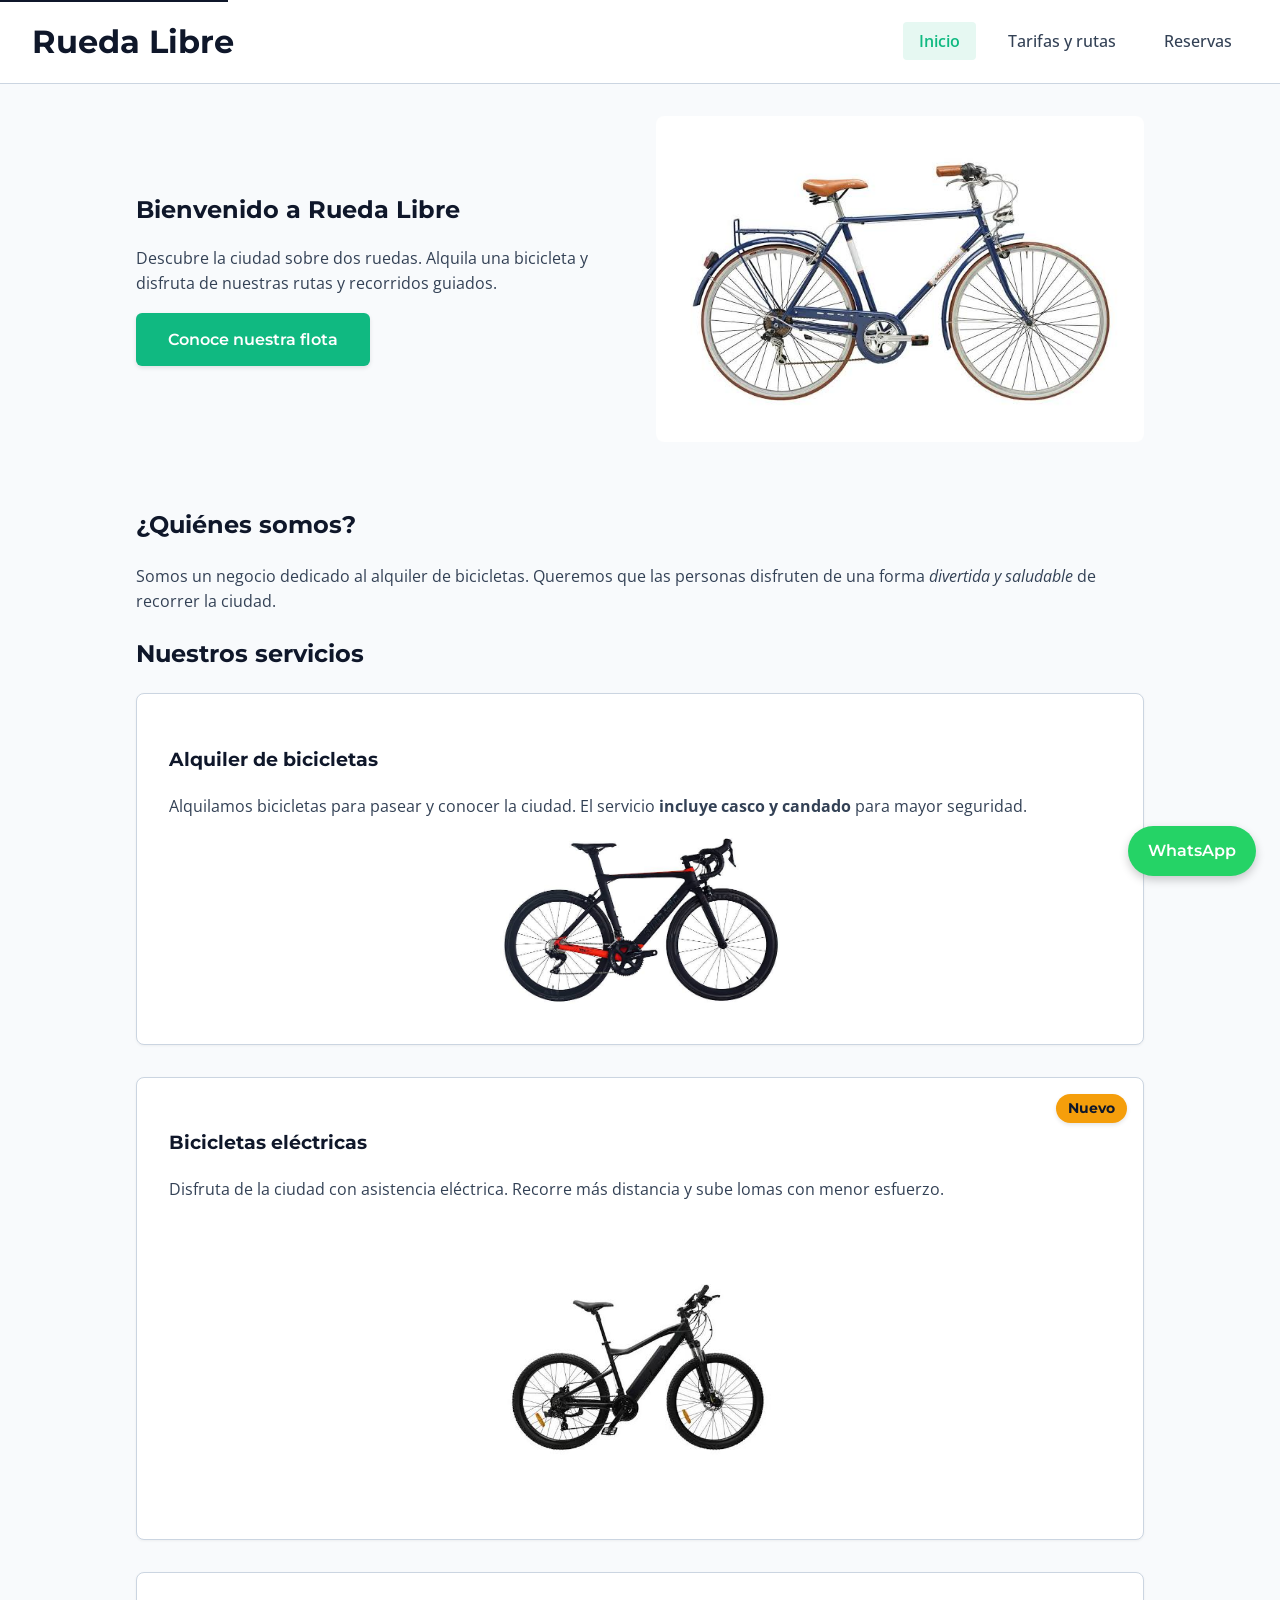
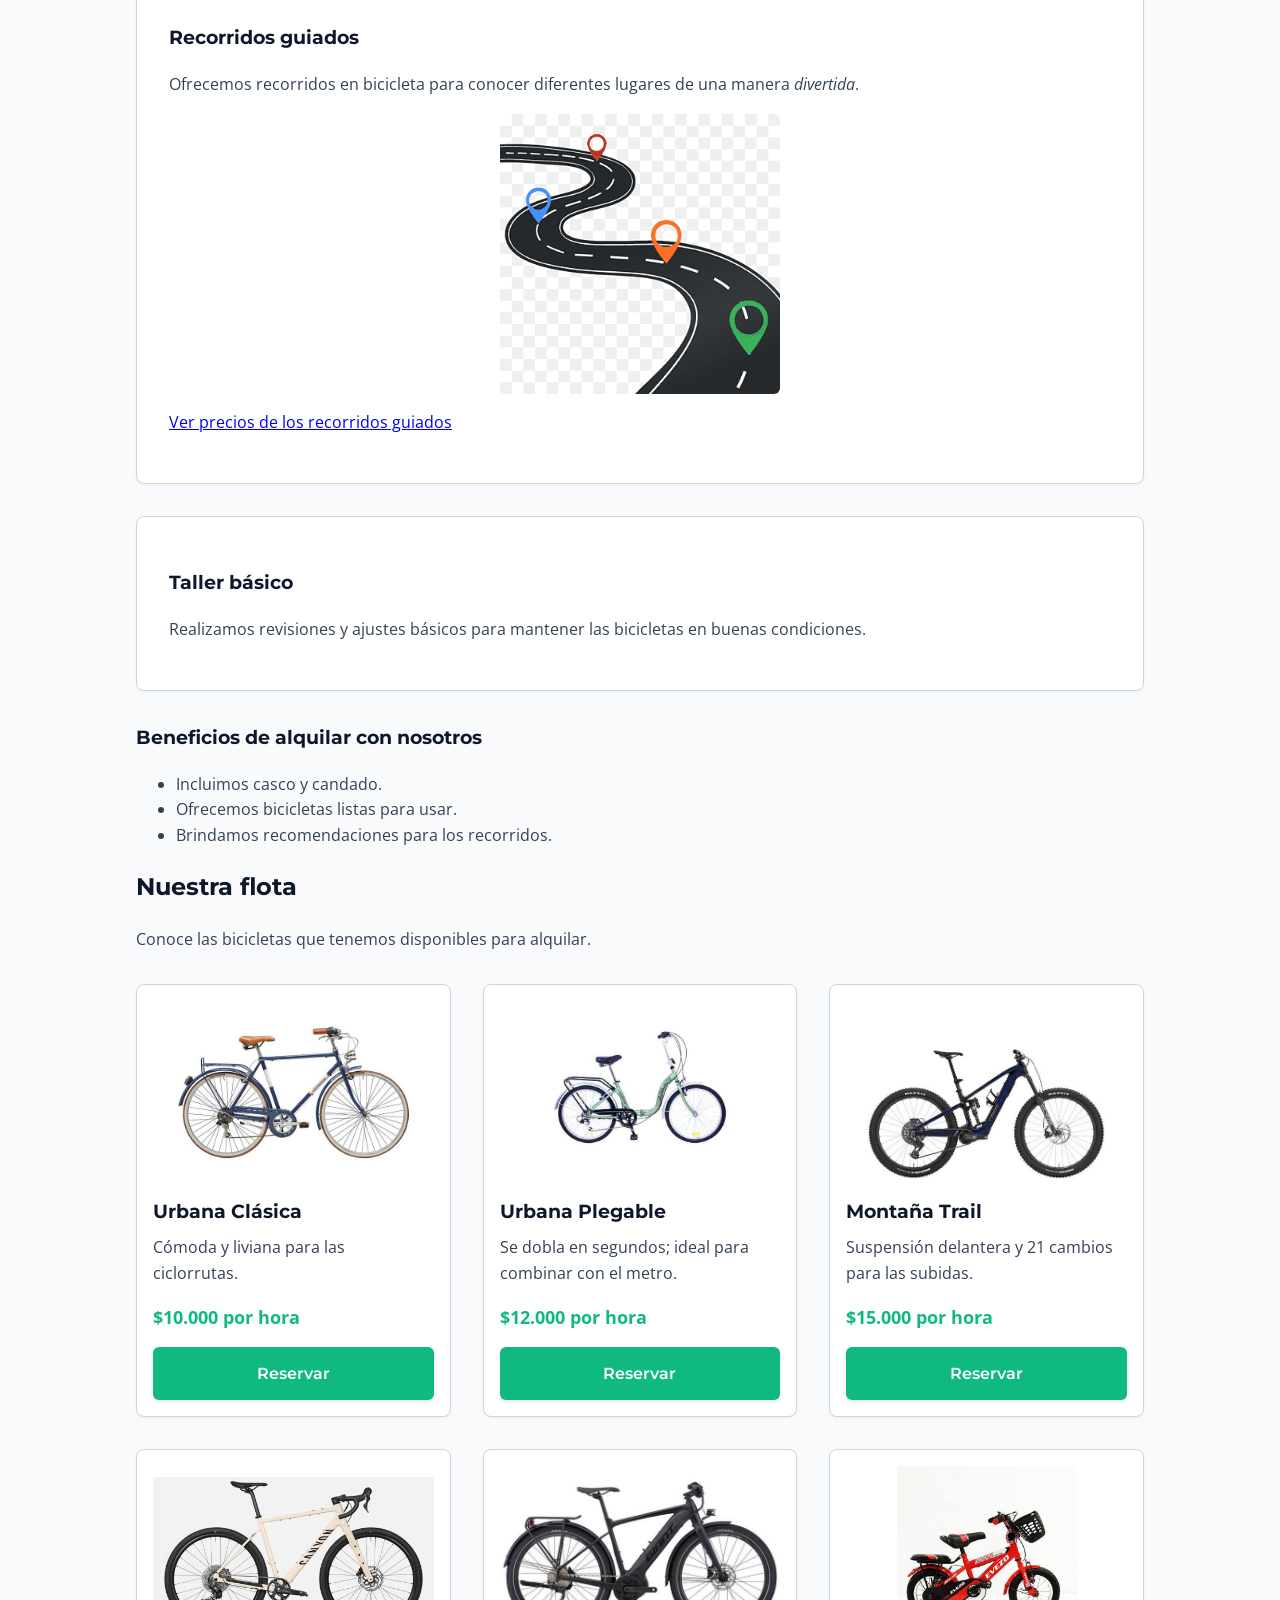
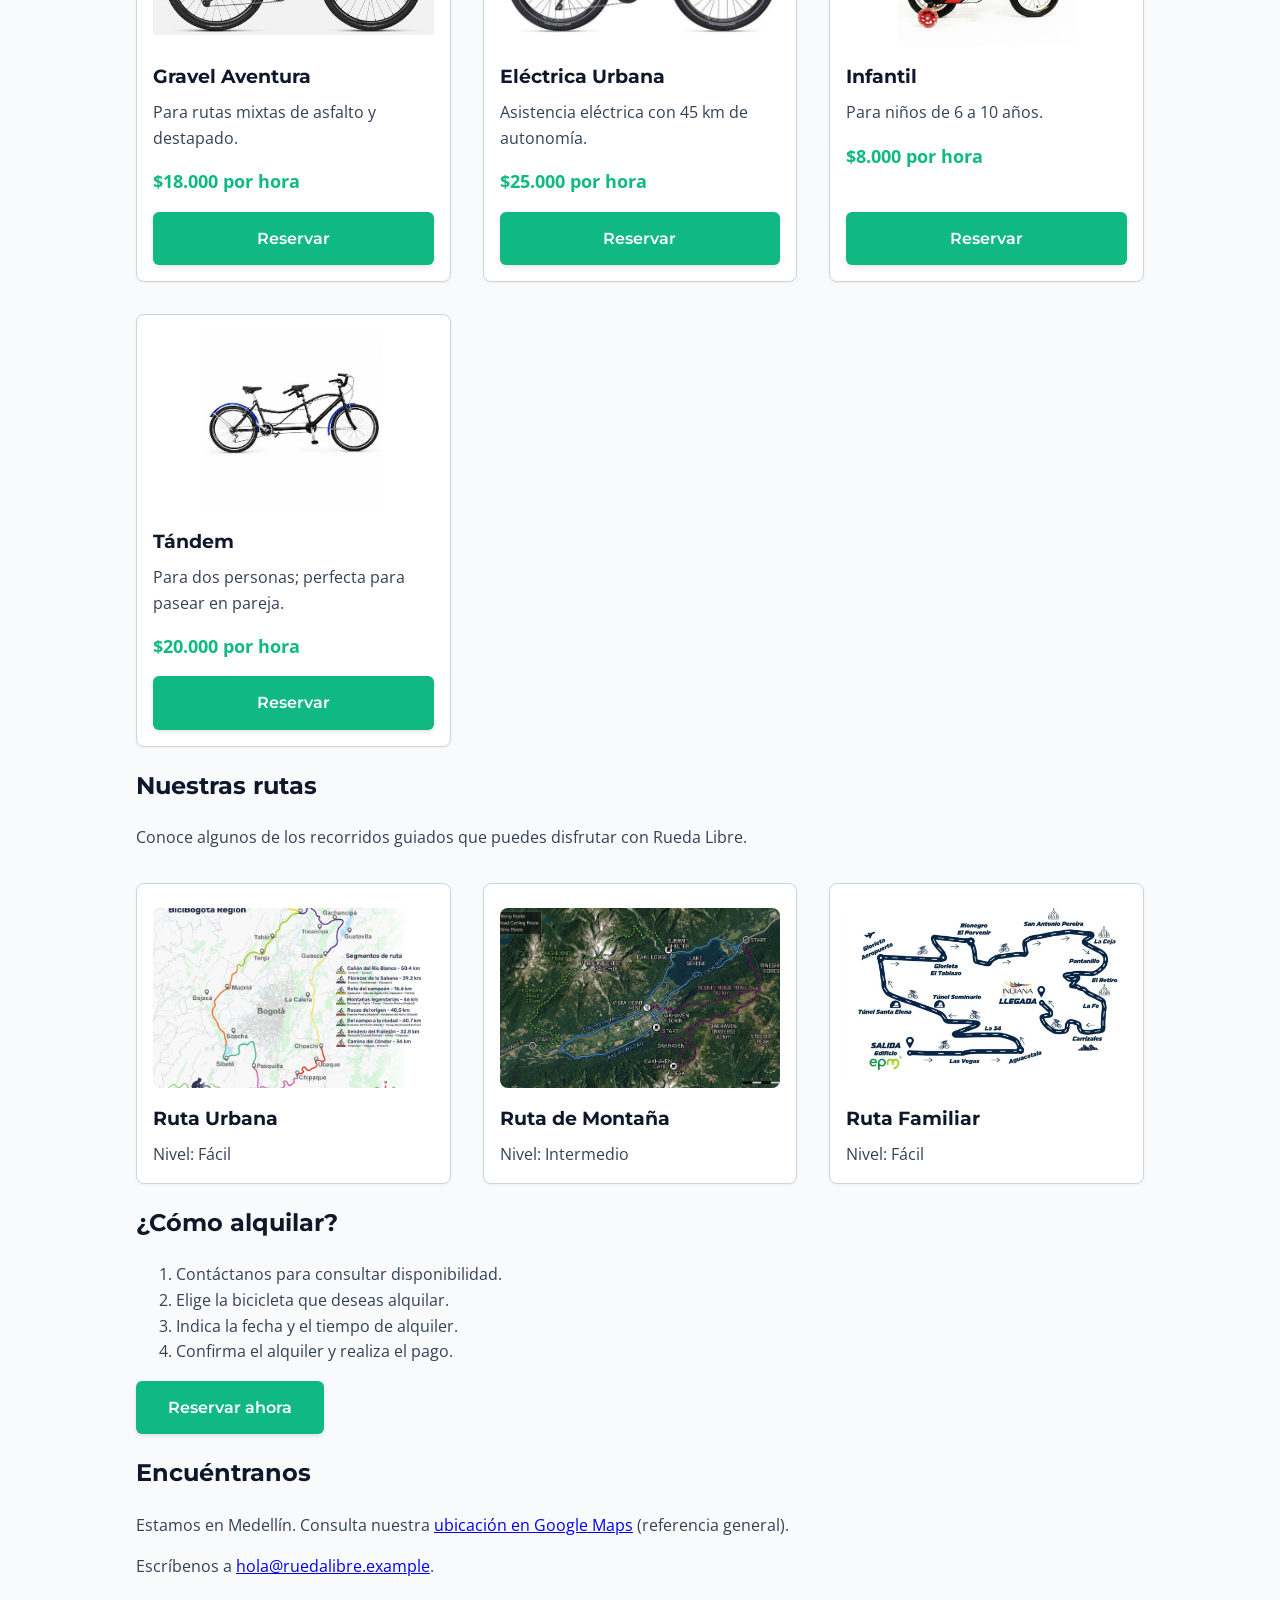
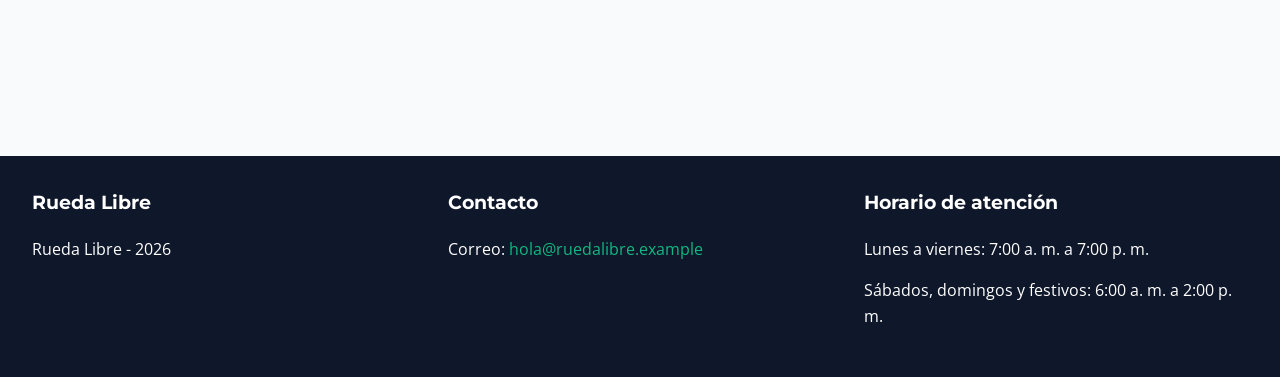
==== index.html @ 7bae3d19 "feat: Agregando rutas al index.html" ====
<!DOCTYPE html>
<html lang="es">
<head>
    <meta charset="UTF-8">
    <meta name="viewport" content="width=device-width, initial-scale=1.0">
    <title>Rueda Libre</title>
    <link rel="preconnect" href="https://fonts.googleapis.com">
    <link rel="preconnect" href="https://fonts.gstatic.com" crossorigin>
    <link href="https://fonts.googleapis.com/css2?family=Montserrat:ital,wght@0,100..900;1,100..900&display=swap" rel="stylesheet">
    <link rel="preconnect" href="https://fonts.googleapis.com">
    <link rel="preconnect" href="https://fonts.gstatic.com" crossorigin>
    <link href="https://fonts.googleapis.com/css2?family=Montserrat:ital,wght@0,100..900;1,100..900&family=Open+Sans:ital,wght@0,300..800;1,300..800&display=swap" rel="stylesheet">
    <link rel="stylesheet" href="css/styles.css">
</head>
<body>

    <a href="#contenido-principal">Saltar al contenido principal</a>

    <header>
        <h1>Rueda Libre</h1>

        <nav aria-label="Navegación principal">
            <ul id="menu">
                <li><a href="index.html" class="activo">Inicio</a></li>
                <li><a href="paginas/tarifas.html">Tarifas y rutas</a></li>
                <li><a href="paginas/reservas.html">Reservas</a></li>
            </ul>
        </nav>
    </header>

    <main id="contenido-principal">

        <!-- PORTADA PRINCIPAL -->
        <section class="portada">

            <div class="portada-texto">
                <h2>Bienvenido a Rueda Libre</h2>

                <p>
                    Descubre la ciudad sobre dos ruedas.
                    Alquila una bicicleta y disfruta de nuestras
                    rutas y recorridos guiados.
                </p>

                <a href="#flota" class="btn-cta">
                    Conoce nuestra flota
                </a>
            </div>

            <div class="portada-imagen">
                <img src="img/urbana_clasica.jpeg"
                    alt="Bicicleta disponible en Rueda Libre">
            </div>

        </section>

        <section>

            <h2>¿Quiénes somos?</h2>
            <p>Somos un negocio dedicado al alquiler de bicicletas. Queremos que las personas disfruten de una forma <em>divertida y saludable</em> de recorrer la ciudad.</p>

        </section>

        <section>

            <section>

            <h2>Nuestros servicios</h2>

            <article>

                <h3>Alquiler de bicicletas</h3>
                <p>Alquilamos bicicletas para pasear y conocer la ciudad. El servicio <strong>incluye casco y candado</strong> para mayor seguridad.</p>
                <img src="img/bicicleta.jpeg" alt="Bicicleta disponible para alquilar" width="250">

            </article>

            <article class="tarjeta-con-etiqueta">
                <span class="etiqueta-nuevo">Nuevo</span>
                <h3>Bicicletas eléctricas</h3>
                <p>Disfruta de la ciudad con asistencia eléctrica. Recorre más distancia y sube lomas con menor esfuerzo.</p>
                <img src="img/bici_electrica.jpeg" alt="Bicicleta eléctrica disponible para alquilar" width="300">
            </article>

            <article>

                <h3>Recorridos guiados</h3>
                <p>Ofrecemos recorridos en bicicleta para conocer diferentes lugares de una manera <em>divertida</em>.</p>
                <img src="img/ruta.png" alt="Ruta para bicicletas" width="250">
                <p><a href="paginas/tarifas.html#recorridos">Ver precios de los recorridos guiados</a></p>

            </article>

            <article>

                <h3>Taller básico</h3>
                <p>Realizamos revisiones y ajustes básicos para mantener las bicicletas en buenas condiciones.</p>

            </article>

            <section>

                <h3>Beneficios de alquilar con nosotros</h3>
                <ul>
                    <li>Incluimos casco y candado.</li>
                    <li>Ofrecemos bicicletas listas para usar.</li>
                    <li>Brindamos recomendaciones para los recorridos.</li>
                </ul>

            </section>

        </section>

        <section>

                    <!-- SECCIÓN NUESTRA FLOTA -->
        <section id="flota">
            <h2>Nuestra flota</h2>
            <p>Conoce las bicicletas que tenemos disponibles para alquilar.</p>

            <div class="grid-flota">

                <article class="tarjeta-bicicleta">
                    <img src="img/urbana_clasica.jpeg" alt="Bicicleta Urbana Clásica">
                    <h3>Urbana Clásica</h3>
                    <p>Cómoda y liviana para las ciclorrutas.</p>
                    <p class="precio">$10.000 por hora</p>
                    <a href="paginas/reservas.html" class="btn-cta">Reservar</a>
                </article>

                <article class="tarjeta-bicicleta">
                    <img src="img/urbana_plegable.jpeg" alt="Bicicleta Urbana Plegable">
                    <h3>Urbana Plegable</h3>
                    <p>Se dobla en segundos; ideal para combinar con el metro.</p>
                    <p class="precio">$12.000 por hora</p>
                    <a href="paginas/reservas.html" class="btn-cta">Reservar</a>
                </article>

                <article class="tarjeta-bicicleta">
                    <img src="img/montana_trail.jpeg" alt="Bicicleta Montaña Trail">
                    <h3>Montaña Trail</h3>
                    <p>Suspensión delantera y 21 cambios para las subidas.</p>
                    <p class="precio">$15.000 por hora</p>
                    <a href="paginas/reservas.html" class="btn-cta">Reservar</a>
                </article>

                <article class="tarjeta-bicicleta">
                    <img src="img/gravel_aventura.jpeg" alt="Bicicleta Gravel Aventura">
                    <h3>Gravel Aventura</h3>
                    <p>Para rutas mixtas de asfalto y destapado.</p>
                    <p class="precio">$18.000 por hora</p>
                    <a href="paginas/reservas.html" class="btn-cta">Reservar</a>
                </article>

                <article class="tarjeta-bicicleta">
                    <img src="img/electrica_urbana.jpeg" alt="Bicicleta Eléctrica Urbana">
                    <h3>Eléctrica Urbana</h3>
                    <p>Asistencia eléctrica con 45 km de autonomía.</p>
                    <p class="precio">$25.000 por hora</p>
                    <a href="paginas/reservas.html" class="btn-cta">Reservar</a>
                </article>

                <article class="tarjeta-bicicleta">
                    <img src="img/bicicleta_infantil.jpeg" alt="Bicicleta Infantil">
                    <h3>Infantil</h3>
                    <p>Para niños de 6 a 10 años.</p>
                    <p class="precio">$8.000 por hora</p>
                    <a href="paginas/reservas.html" class="btn-cta">Reservar</a>
                </article>

                <article class="tarjeta-bicicleta">
                    <img src="img/bicicleta_tandem.jpeg" alt="Bicicleta Tándem para dos personas">
                    <h3>Tándem</h3>
                    <p>Para dos personas; perfecta para pasear en pareja.</p>
                    <p class="precio">$20.000 por hora</p>
                    <a href="paginas/reservas.html" class="btn-cta">Reservar</a>
                </article>

            </div>
        </section>

                <!-- GALERÍA DE RUTAS -->
        <section id="rutas">
            <h2>Nuestras rutas</h2>

            <p>
                Conoce algunos de los recorridos guiados
                que puedes disfrutar con Rueda Libre.
            </p>

            <div class="galeria-rutas">

                <article class="tarjeta-ruta">
                    <img src="img/ruta_urbana.jpg"
                        alt="Recorrido en bicicleta por la ciudad">

                    <h3>Ruta Urbana</h3>

                    <p>Nivel: Fácil</p>
                </article>

                <article class="tarjeta-ruta">
                    <img src="img/ruta_montana.png"
                        alt="Recorrido en bicicleta por la montaña">

                    <h3>Ruta de Montaña</h3>

                    <p>Nivel: Intermedio</p>
                </article>

                <article class="tarjeta-ruta">
                    <img src="img/ruta_familiar.jpeg"
                        alt="Recorrido familiar en bicicleta">

                    <h3>Ruta Familiar</h3>

                    <p>Nivel: Fácil</p>
                </article>

            </div>
        </section>

            <h2>¿Cómo alquilar?</h2>
            <ol>
                <li>Contáctanos para consultar disponibilidad.</li>
                <li>Elige la bicicleta que deseas alquilar.</li>
                <li>Indica la fecha y el tiempo de alquiler.</li>
                <li>Confirma el alquiler y realiza el pago.</li>
            </ol>
            <p><a href="paginas/reservas.html" class="btn-cta">Reservar ahora</a></p>

        </section>

        <section>

            <h2 id="encuentranos">Encuéntranos</h2>
            <p>Estamos en Medellín. Consulta nuestra <a href="https://www.google.com/maps/search/?api=1&amp;query=Medellin+Colombia" target="_blank" rel="noopener noreferrer">ubicación en Google Maps</a> (referencia general).</p>
            <p>Escríbenos a <a href="mailto:hola@ruedalibre.example">hola@ruedalibre.example</a>.</p>

        </section>

    </main>

    <footer>
        <div class="footer-marca">
            <h3>Rueda Libre</h3>
            <p>Rueda Libre - 2026</p>
        </div>

        <div class="footer-contacto">
            <h3>Contacto</h3>
            <p>Correo: <a href="mailto:hola@ruedalibre.example">hola@ruedalibre.example</a></p>
        </div>

        <div class="footer-horario">
            <h3>Horario de atención</h3>
            <p>Lunes a viernes: 7:00 a. m. a 7:00 p. m.</p>
            <p>Sábados, domingos y festivos: 6:00 a. m. a 2:00 p. m.</p>
        </div>
    </footer>

    <a href="https://wa.me/573000000000" class="whatsapp-flotant" target="_blank" rel="noopener noreferrer">
        WhatsApp
    </a>

</body>
</html>
---- css/styles.css ----
/* ==========================================
   1. VARIABLES Y CONFIGURACIÓN GLOBAL
   ========================================== */
:root {
    --font-heading: 'Montserrat', sans-serif;
    --font-body: 'Open Sans', sans-serif;

    /* Colores corporativos */
    --gris-asfalto: #334155;
    --verde-ruta: #10b981;
    --verde-hover: #059669;
    --color-primary: #10b981;
    --color-secondary: #0f172a;
    --color-accent: #f59e0b;
    --color-background: #f8fafc;
    --color-text: #334155;
    --color-card-bg: #ffffff;
    --color-border: #cbd5e1;

    /* Escala de espaciado */
    --spacing-xs: 0.25rem;
    --spacing-sm: 0.5rem;
    --spacing-md: 1rem;
    --spacing-lg: 2rem;
    --spacing-xl: 4rem;
}

*, *::before, *::after {
    box-sizing: border-box;
}

body {
    font-family: var(--font-body);
    color: var(--color-text);
    background-color: var(--color-background);
    margin: 0;
    padding: 0;
    line-height: 1.6;
}

h1, h2, h3, h4, h5, h6 {
    font-family: var(--font-heading);
    color: var(--color-secondary);
}

/* Enlace de salto de accesibilidad */
body > a:first-of-type {
    position: absolute;
    top: -40px;
    left: 0;
    background: var(--color-secondary);
    color: white;
    padding: 8px;
    z-index: 100;
}
body > a:first-of-type:focus {
    top: 0;
}


/* ==========================================
   2. ENCABEZADO Y NAVEGACIÓN
   ========================================== */
header {
    background-color: var(--color-card-bg);
    padding: var(--spacing-md) var(--spacing-lg);
    border-bottom: 1px solid var(--color-border);

    display: flex;
    flex-direction: row;
    justify-content: space-between;
    align-items: center;
    flex-wrap: wrap;
    gap: var(--spacing-md);
}

header h1 {
    margin: 0;
}

#menu {
    list-style: none;
    padding: 0;
    margin: 0;

    display: flex;
    flex-direction: row;
    justify-content: space-between;
    align-items: center;
    flex-wrap: wrap;
    gap: var(--spacing-md);
}

#menu a {
    color: var(--gris-asfalto);
    text-decoration: none;
    font-weight: 500;
    padding: var(--spacing-sm) var(--spacing-md);
    border-radius: 4px;
    transition: background-color 0.2s ease, color 0.2s ease;
}

#menu a.activo {
    color: var(--verde-ruta);
    font-weight: 600;
    background-color: rgba(16, 185, 129, 0.1);
}

#menu a:hover {
    color: var(--verde-hover);
    background-color: rgba(16, 185, 129, 0.08);
}

#menu a:focus {
    outline: 3px solid var(--color-accent);
    outline-offset: 2px;
}


/* ==========================================
   3. CONTENEDOR PRINCIPAL Y DISEÑO BASE
   ========================================== */
main {
    max-width: 65rem;
    margin-left: auto;
    margin-right: auto;
    padding: var(--spacing-lg) var(--spacing-md);
    /* Margen inferior extra para evitar que el botón flotante tape contenido */
    padding-bottom: calc(var(--spacing-xl) + 2rem); 
}


/* ==========================================
   4. COMPONENTES (TARJETAS, TABLAS Y BOTONES)
   ========================================== */
article {
    background-color: var(--color-card-bg);
    border: 1px solid var(--color-border);
    border-radius: 8px;
    padding: var(--spacing-lg);
    margin-bottom: var(--spacing-lg);
    box-shadow: 0 1px 3px rgba(0, 0, 0, 0.05);
}

/* Tarjeta con etiqueta posicionada (Reto 12) */
.tarjeta-con-etiqueta {
    position: relative;
}

.etiqueta-nuevo {
    position: absolute;
    top: 1rem;
    right: 1rem;
    background-color: var(--color-accent);
    color: var(--color-secondary);
    font-family: var(--font-heading);
    font-weight: 700;
    font-size: 0.85rem;
    padding: 0.25rem 0.75rem;
    border-radius: 50px;
    box-shadow: 0 2px 4px rgba(0,0,0,0.1);
}

article img {
    width: 100%;
    max-width: 280px;
    height: auto;
    border-radius: 6px;
    margin-top: var(--spacing-sm);
    margin-bottom: var(--spacing-sm);
    display: block;
    margin-left: auto;
    margin-right: auto;
}

/* Tablas */
table {
    width: 100%;
    border-collapse: collapse;
    margin-top: var(--spacing-md);
    margin-bottom: var(--spacing-lg);
    background-color: var(--color-card-bg);
    border-radius: 8px;
    overflow: hidden;
    box-shadow: 0 1px 3px rgba(0, 0, 0, 0.05);
}

th, td {
    padding: var(--spacing-md);
    text-align: left;
    border-bottom: 1px solid var(--color-border);
}

th {
    background-color: var(--color-secondary);
    color: #ffffff;
    font-family: var(--font-heading);
    font-weight: 600;
}

tr:hover {
    background-color: #f1f5f9;
}

/* Botones y llamadas a la acción */
button[type="submit"], .btn-cta {
    display: inline-block;
    background-color: var(--color-primary);
    color: #ffffff;
    padding: 0.875rem var(--spacing-lg);
    border: none;
    border-radius: 6px;
    font-size: 1rem;
    font-weight: 600;
    font-family: var(--font-heading);
    cursor: pointer;
    text-decoration: none;
    box-shadow: 0 2px 4px rgba(0, 0, 0, 0.1);
    transition: background-color 0.2s ease;
}

button[type="submit"]:hover, .btn-cta:hover {
    background-color: var(--verde-hover);
}

button[type="submit"]:focus, .btn-cta:focus {
    outline: 3px solid var(--color-accent);
    outline-offset: 3px;
}


/* ==========================================
   5. FORMULARIOS
   ========================================== */
form {
    background-color: var(--color-card-bg);
    border: 1px solid var(--color-border);
    border-radius: 8px;
    padding: var(--spacing-lg);
    margin-top: var(--spacing-md);
}

fieldset {
    border: 1px solid var(--color-border);
    border-radius: 6px;
    padding: var(--spacing-md) var(--spacing-lg);
    margin-bottom: var(--spacing-lg);
}

legend {
    font-family: var(--font-heading);
    font-weight: 600;
    color: var(--color-secondary);
    padding: 0 var(--spacing-sm);
}

form p {
    margin-bottom: var(--spacing-md);
}

label {
    display: block;
    font-weight: 600;
    margin-bottom: var(--spacing-xs);
    color: var(--gris-asfalto);
}

input[type="text"],
input[type="email"],
input[type="tel"],
input[type="date"],
input[type="number"],
select,
textarea {
    display: block;
    width: 100%;
    padding: 0.75rem var(--spacing-md);
    font-family: var(--font-body);
    font-size: 1rem;
    border: 1px solid var(--color-border);
    border-radius: 6px;
    background-color: #ffffff;
}

input:focus, select:focus, textarea:focus {
    outline: none;
    border-color: var(--color-primary);
    box-shadow: 0 0 0 3px rgba(16, 185, 129, 0.25);
}

input[type="radio"],
input[type="checkbox"] {
    width: auto;
    display: inline-block;
    margin-right: var(--spacing-xs);
}

fieldset p label {
    display: inline;
    font-weight: normal;
}


/* ==========================================
   6. ELEMENTOS FLOTANTES Y POSICIONADOS
   ========================================== */
.whatsapp-flotant {
    position: fixed;
    bottom: 1.5rem;
    right: 1.5rem;
    background-color: #25d366;
    color: #ffffff;
    padding: 0.75rem 1.25rem;
    border-radius: 60px;
    text-decoration: none;
    font-family: var(--font-heading);
    font-weight: 600;
    box-shadow: 0 4px 10px rgba(0, 0, 0, 0.2);
    z-index: 1000;
    transition: transform 0.2s ease, background-color 0.2s ease;
}

.whatsapp-flotant:hover {
    background-color: #20ba5a;
    transform: translateY(-2px);
}

.whatsapp-flotant:focus {
    outline: 3px solid var(--color-accent);
    outline-offset: 3px;
}


/* ==========================================
   7. PIE DE PÁGINA (FOOTER)
   ========================================== */
/* ==========================================
   7. PIE DE PÁGINA (FOOTER)
   ========================================== */
footer {
    background-color: var(--color-secondary);
    color: #ffffff;
    padding: var(--spacing-lg);
    margin-top: var(--spacing-xl);

    display: flex;
    flex-direction: row;
    justify-content: space-between;
    align-items: flex-start;
    flex-wrap: wrap;
    gap: var(--spacing-lg);
}

footer > div {
    flex: 1 1 220px;
}

footer h3 {
    color: #ffffff;
    margin-top: 0;
}

footer p {
    margin-top: var(--spacing-sm);
}

footer a {
    color: var(--color-primary);
    text-decoration: none;
}

footer a:hover {
    text-decoration: underline;
}

/* ==========================================
   8. NUESTRA FLOTA - GRID Y FLEXBOX
   ========================================== */

/* Cuadrícula de bicicletas */
.grid-flota {
    display: grid;
    grid-template-columns: repeat(auto-fit, minmax(min(100%, 250px), 1fr));
    gap: var(--spacing-lg);
    margin-top: var(--spacing-lg);
}

/* Tarjetas de bicicletas */
.tarjeta-bicicleta {
    display: flex;
    flex-direction: column;
    justify-content: flex-start;

    background-color: var(--color-card-bg);
    border: 1px solid var(--color-border);
    border-radius: 8px;
    padding: var(--spacing-md);
    margin-bottom: 0;
}

/* Imágenes de las bicicletas */
.tarjeta-bicicleta img {
    width: 100%;
    max-width: 100%;
    height: 180px;
    object-fit: contain;
    margin: 0 0 var(--spacing-md) 0;
}

/* Nombres de las bicicletas */
.tarjeta-bicicleta h3 {
    margin-top: 0;
    margin-bottom: var(--spacing-sm);
}

/* Descripción */
.tarjeta-bicicleta p {
    margin-top: 0;
    margin-bottom: var(--spacing-md);
}

/* Precio por hora */
.tarjeta-bicicleta .precio {
    font-weight: bold;
    color: var(--verde-ruta);
    font-size: 1.1rem;
}

/* Botón de reservar */
.tarjeta-bicicleta .btn-cta {
    margin-top: auto;
    text-align: center;
}

/* ==========================================
   9. PORTADA PRINCIPAL CON GRID
   ========================================== */

.portada {
    display: grid;
    grid-template-columns: 1fr 1fr;
    gap: var(--spacing-lg);
    align-items: center;
    margin-bottom: var(--spacing-xl);
}

.portada-texto {
    display: flex;
    flex-direction: column;
    justify-content: center;
    align-items: flex-start;
    gap: var(--spacing-md);
}

.portada-texto h2 {
    margin: 0;
}

.portada-texto p {
    margin: 0;
}

.portada-imagen img {
    width: 100%;
    height: auto;
    border-radius: 8px;
    display: block;
}

/* ==========================================
   10. GALERÍA DE RUTAS CON GRID
   ========================================== */

.galeria-rutas {
    display: grid;
    grid-template-columns: repeat(3, 1fr);
    gap: var(--spacing-lg);
    margin-top: var(--spacing-lg);
}

.tarjeta-ruta {
    display: flex;
    flex-direction: column;
    gap: var(--spacing-sm);

    background-color: var(--color-card-bg);
    border: 1px solid var(--color-border);
    border-radius: 8px;
    padding: var(--spacing-md);
    margin-bottom: 0;
}

.tarjeta-ruta img {
    width: 100%;
    height: 180px;
    object-fit: cover;
    border-radius: 8px;
}

.tarjeta-ruta h3 {
    margin: 0;
}

.tarjeta-ruta p {
    margin: 0;
}
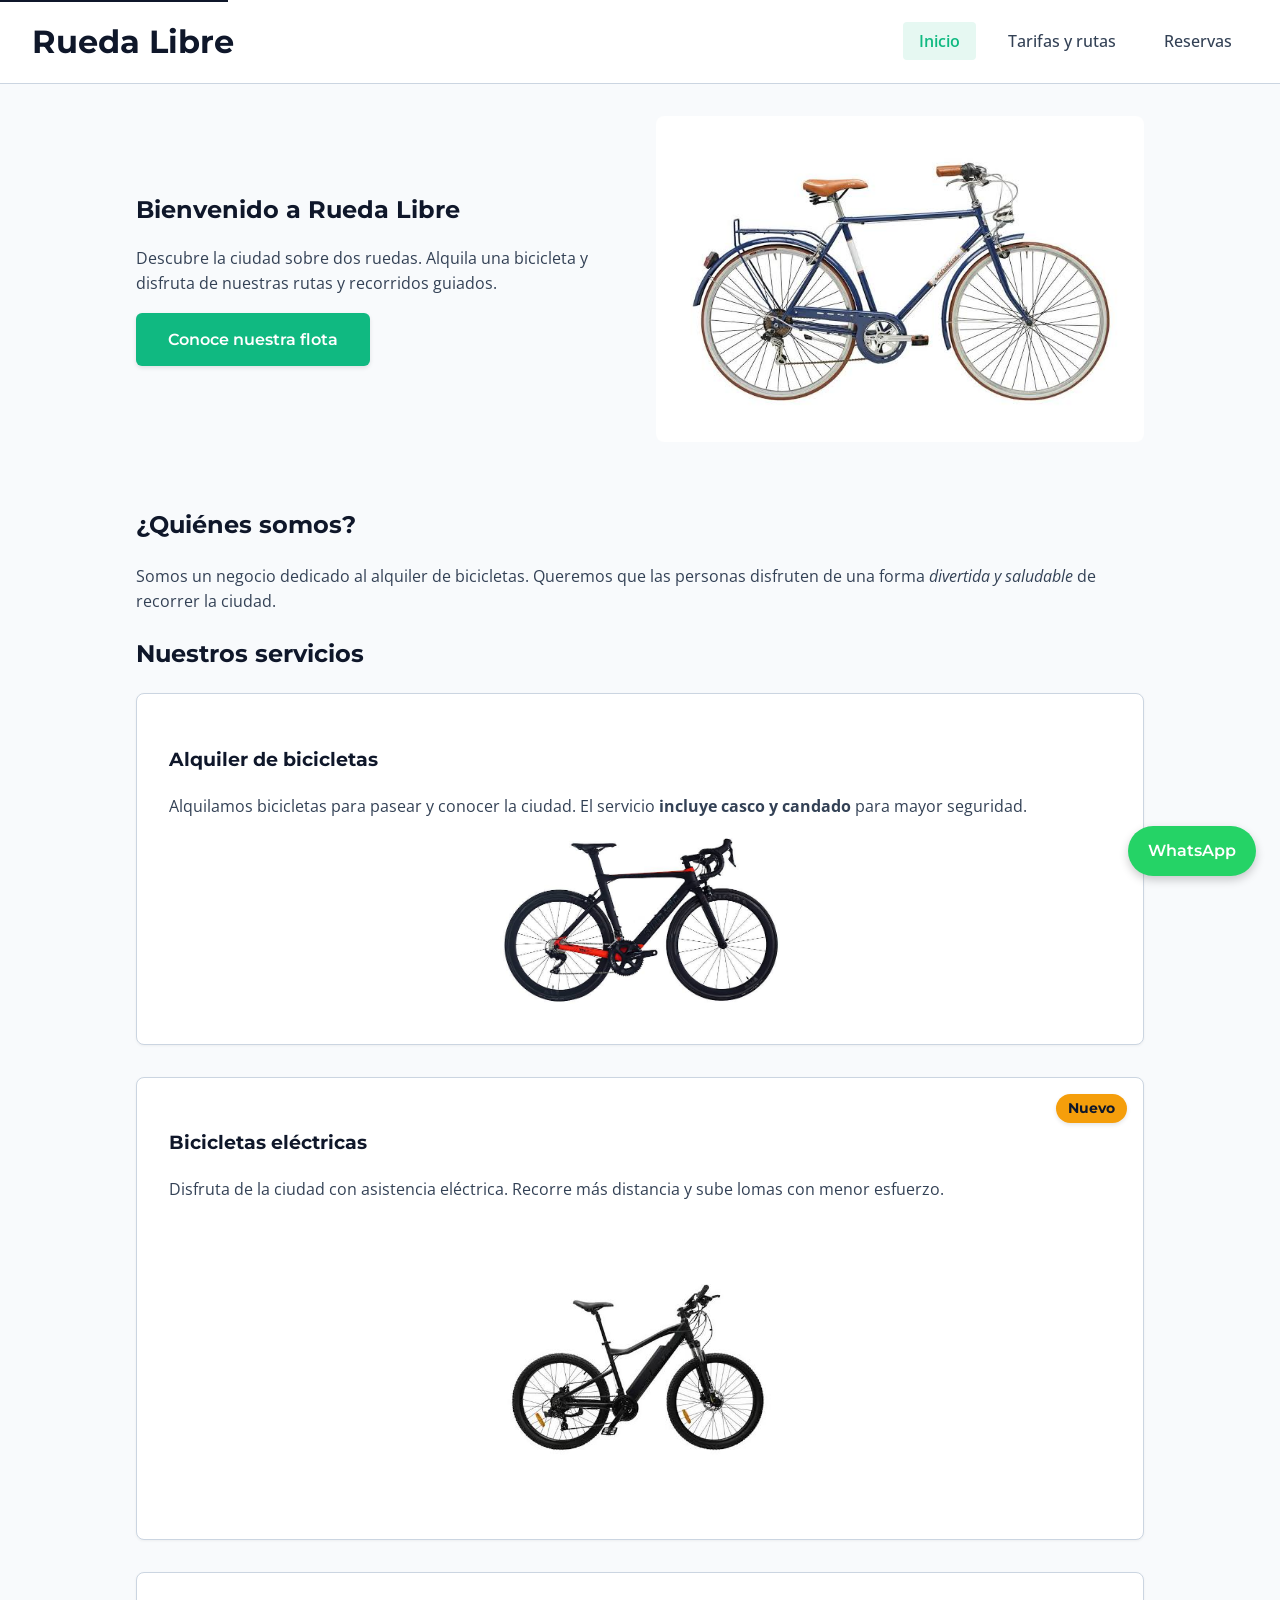
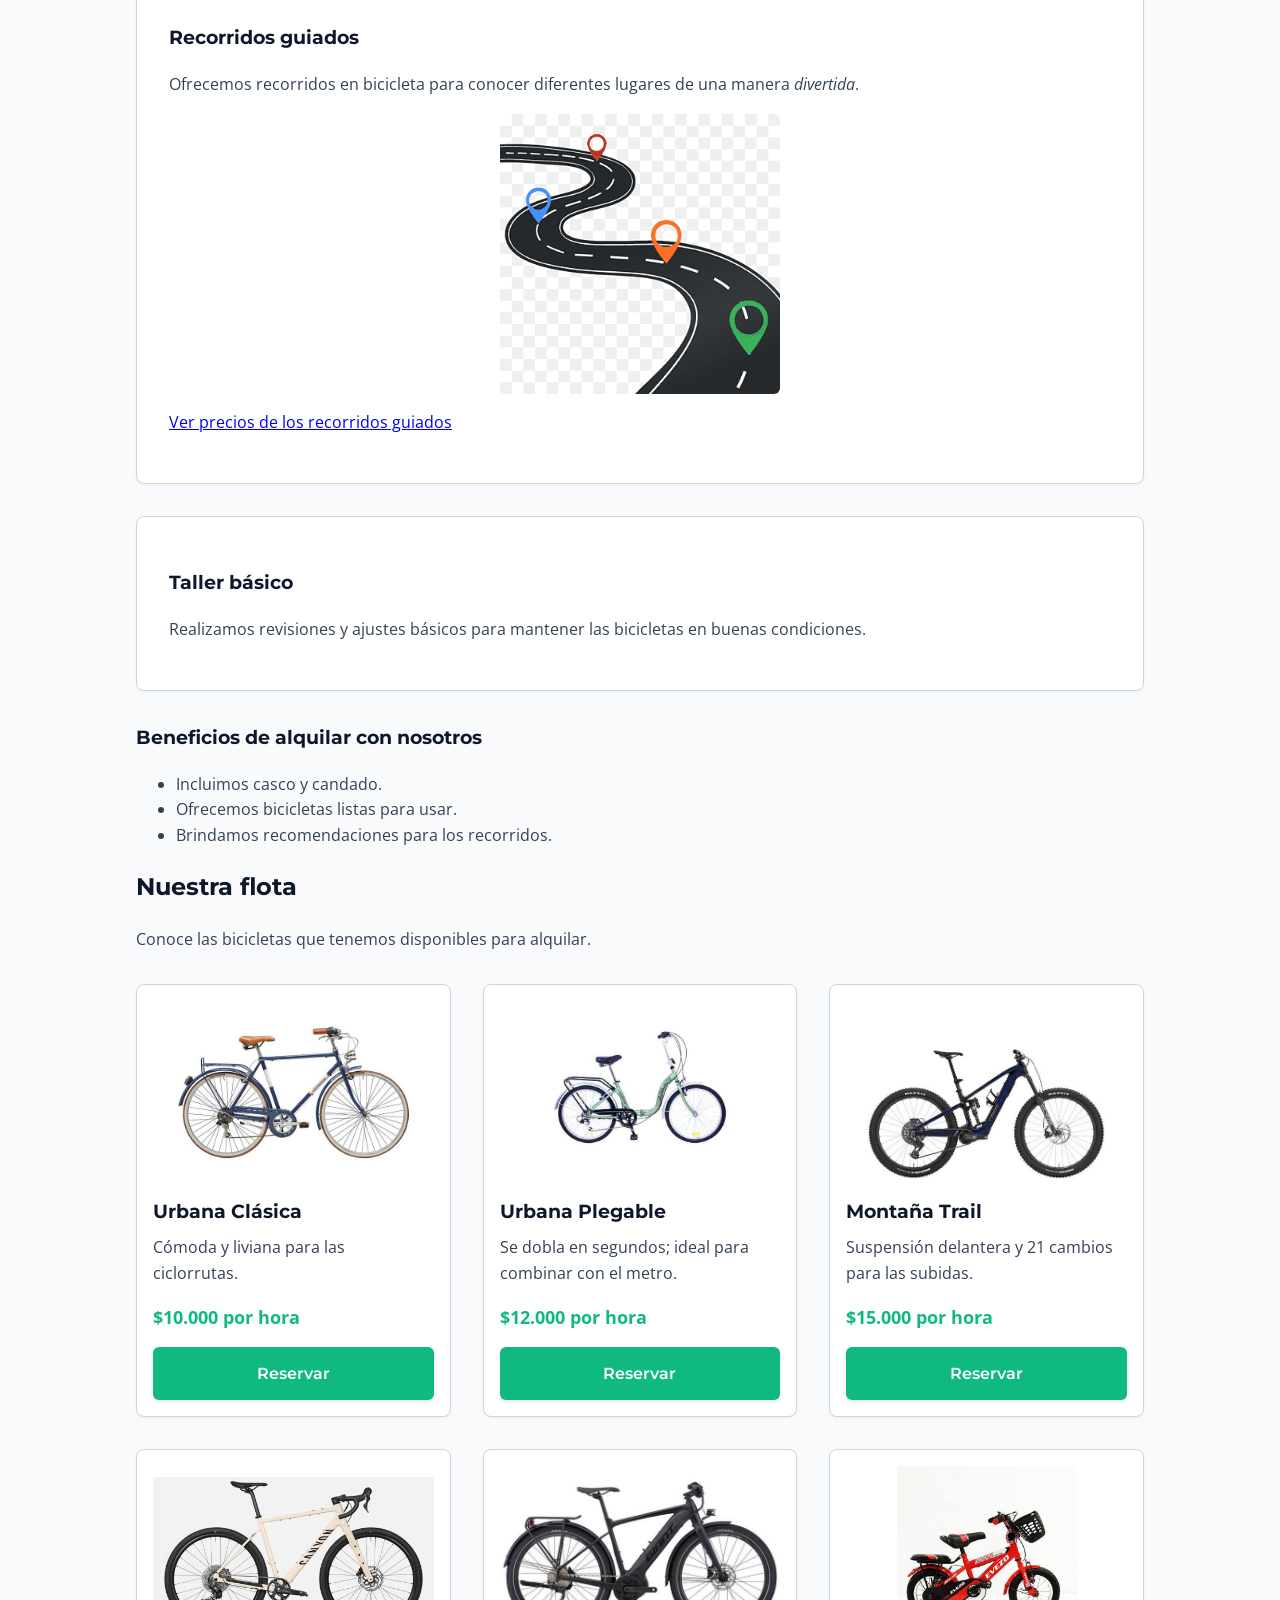
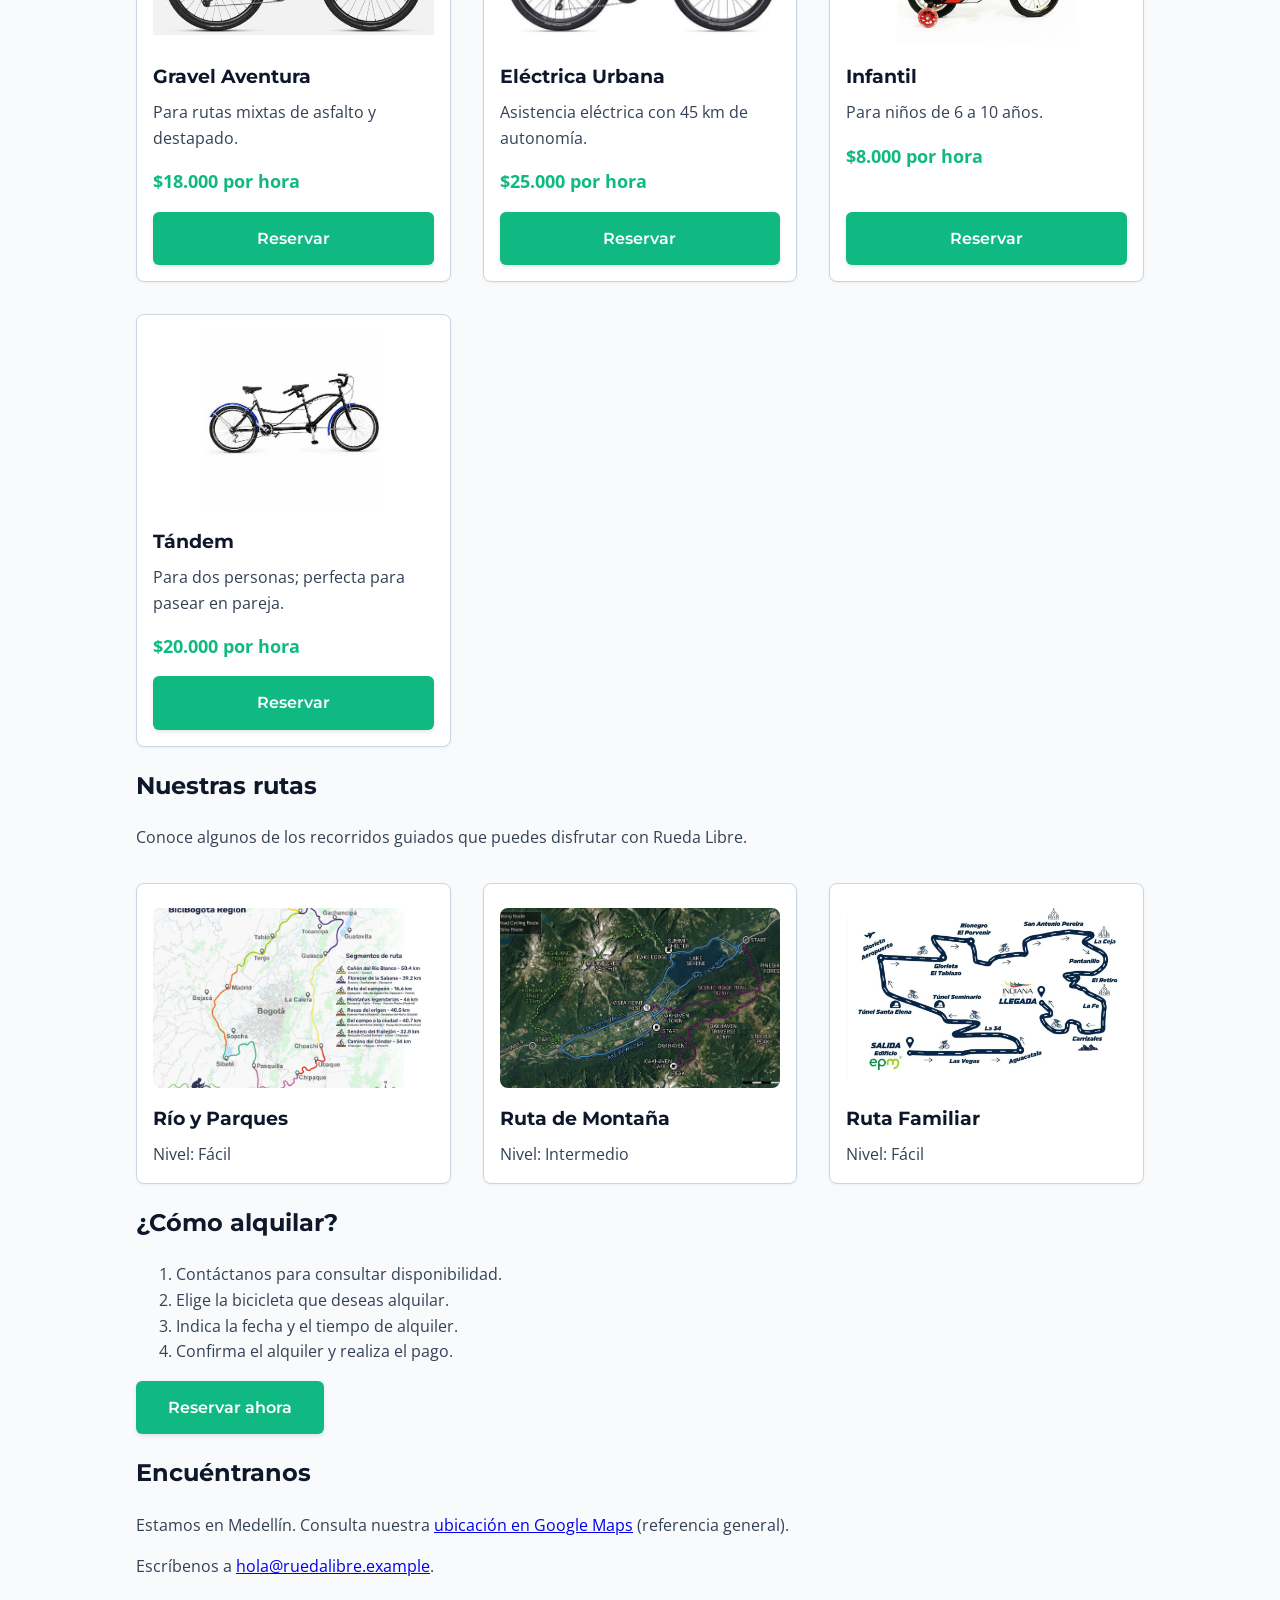
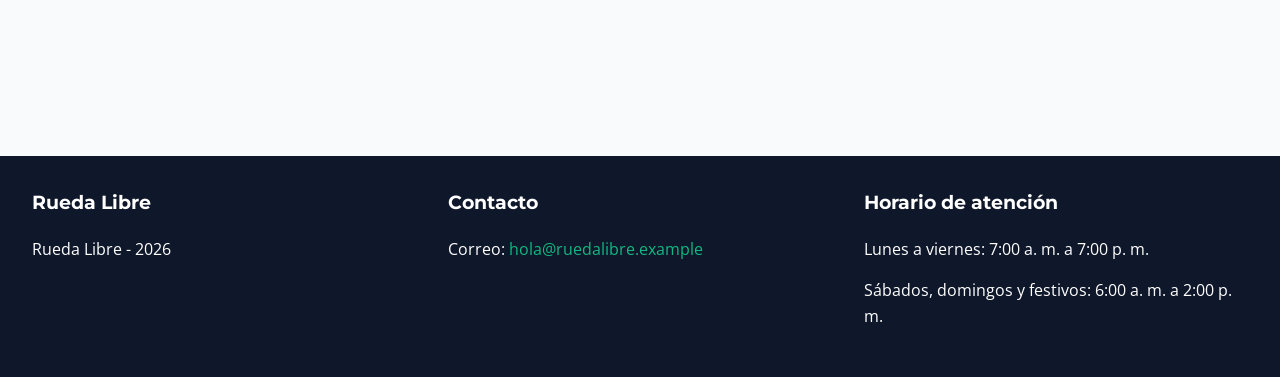
==== commit 272f989d: "fix: corrigiendo sintaxis" ====
--- a/index.html
+++ b/index.html
@@ -63,8 +63,6 @@
 
         <section>
 
-            <section>
-
             <h2>Nuestros servicios</h2>
 
             <article>
@@ -109,8 +107,6 @@
 
             </section>
 
-        </section>
-
         <section>
 
                     <!-- SECCIÓN NUESTRA FLOTA -->
@@ -194,7 +190,7 @@
                     <img src="img/ruta_urbana.jpg"
                         alt="Recorrido en bicicleta por la ciudad">
 
-                    <h3>Ruta Urbana</h3>
+                    <h3>Río y Parques</h3>
 
                     <p>Nivel: Fácil</p>
                 </article>
@@ -219,6 +215,8 @@
 
             </div>
         </section>
+
+        <section>
 
             <h2>¿Cómo alquilar?</h2>
             <ol>
--- a/css/styles.css
+++ b/css/styles.css
@@ -503,4 +503,77 @@
 
 .tarjeta-ruta p {
     margin: 0;
+}
+
+/* ==========================================
+   11. LAYOUT DE RESERVAS CON GRID
+   ========================================== */
+
+.layout-reservas {
+    display: grid;
+    grid-template-columns: 2fr 1fr;
+    gap: var(--spacing-lg);
+    align-items: start;
+}
+
+.reserva-formulario {
+    min-width: 0;
+}
+
+.reserva-contacto {
+    min-width: 0;
+    background-color: var(--color-card-bg);
+    border: 1px solid var(--color-border);
+    border-radius: 8px;
+    padding: var(--spacing-md);
+}
+
+.reserva-contacto h2,
+.reserva-contacto h3 {
+    margin-top: 0;
+}
+
+
+/* ==========================================
+   12. FILA DE CAMPOS CON FLEXBOX
+   ========================================== */
+
+.fila-formulario {
+    display: flex;
+    flex-direction: row;
+    justify-content: space-between;
+    align-items: flex-start;
+    gap: var(--spacing-md);
+}
+
+.fila-formulario p {
+    flex: 1;
+    min-width: 0;
+}
+
+.fila-formulario input {
+    width: 100%;
+    box-sizing: border-box;
+}
+
+
+/* ==========================================
+   13. ADAPTACIÓN DE RESERVAS A MÓVILES
+   ========================================== */
+
+@media (max-width: 768px) {
+
+    .layout-reservas {
+        grid-template-columns: 1fr;
+    }
+
+    .fila-formulario {
+        flex-direction: column;
+    }
+
+    .fila-formulario p {
+        width: 100%;
+        box-sizing: border-box;
+    }
+
 }
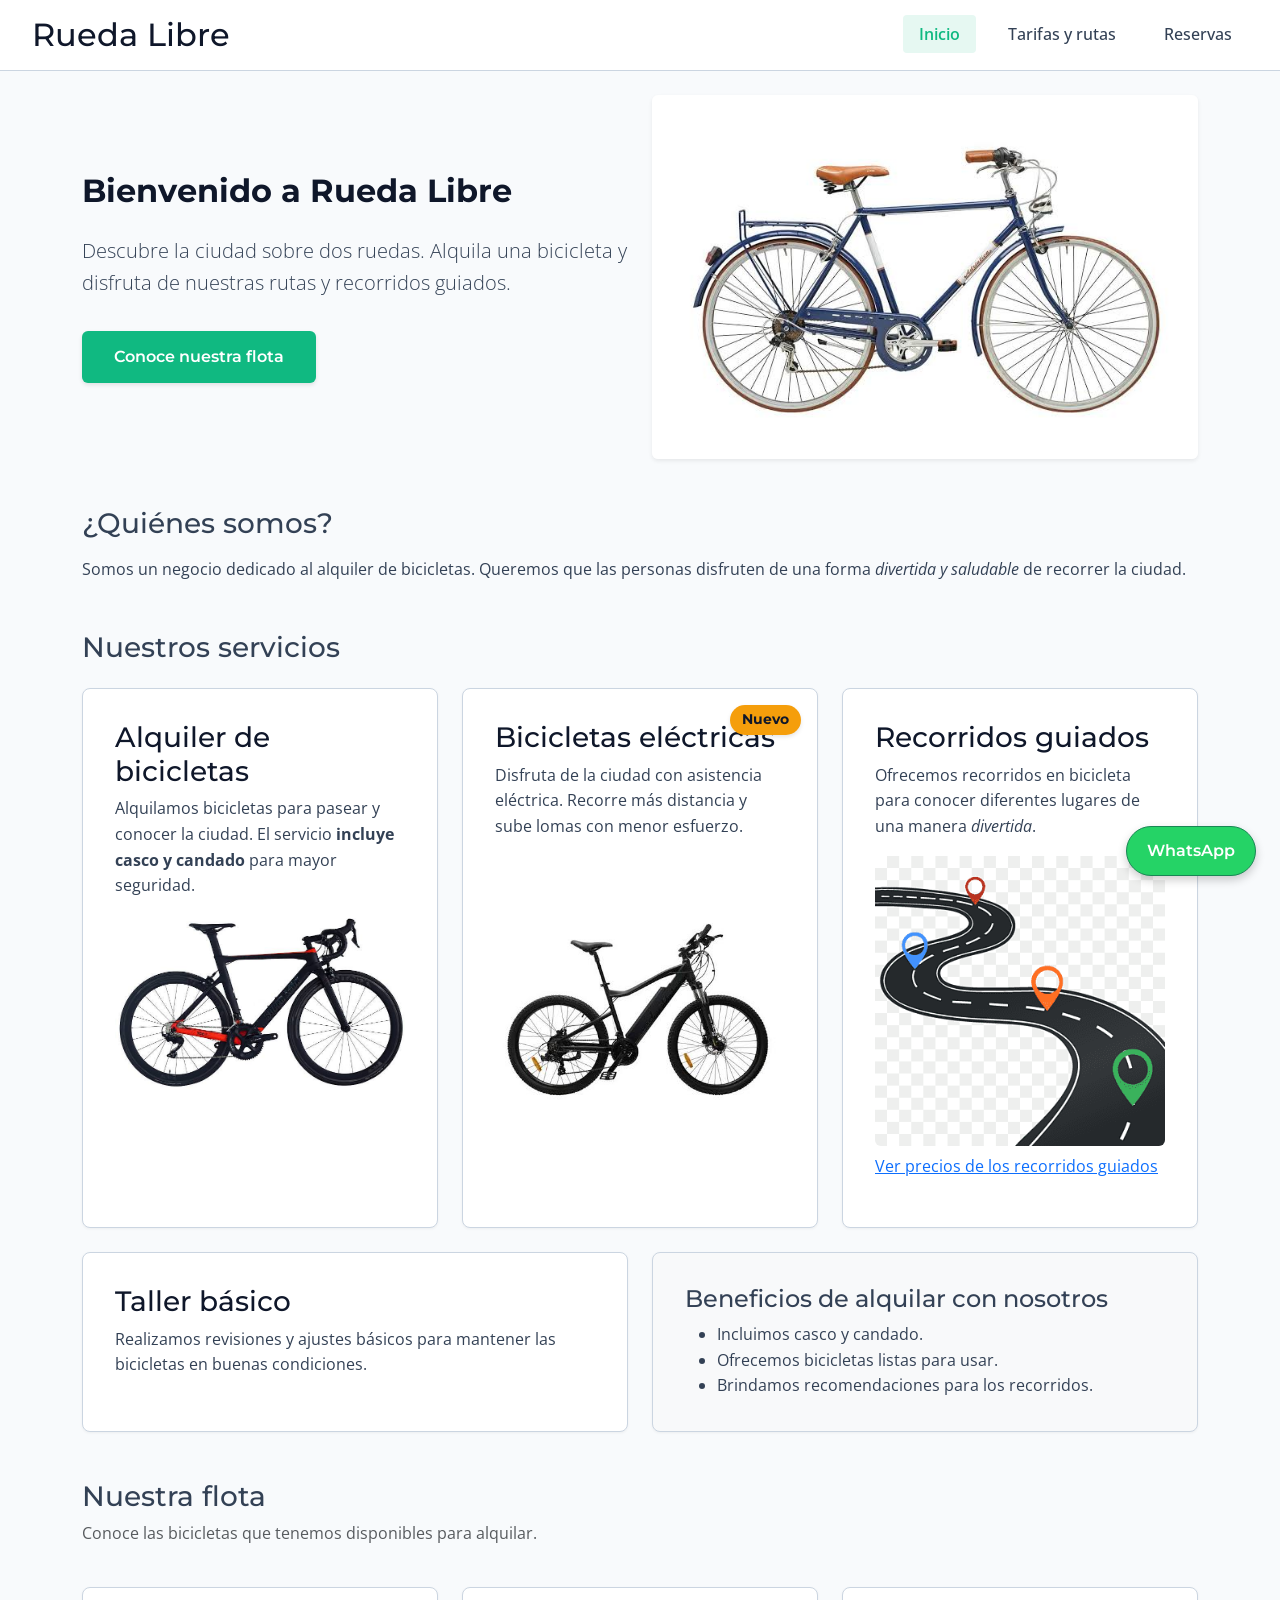
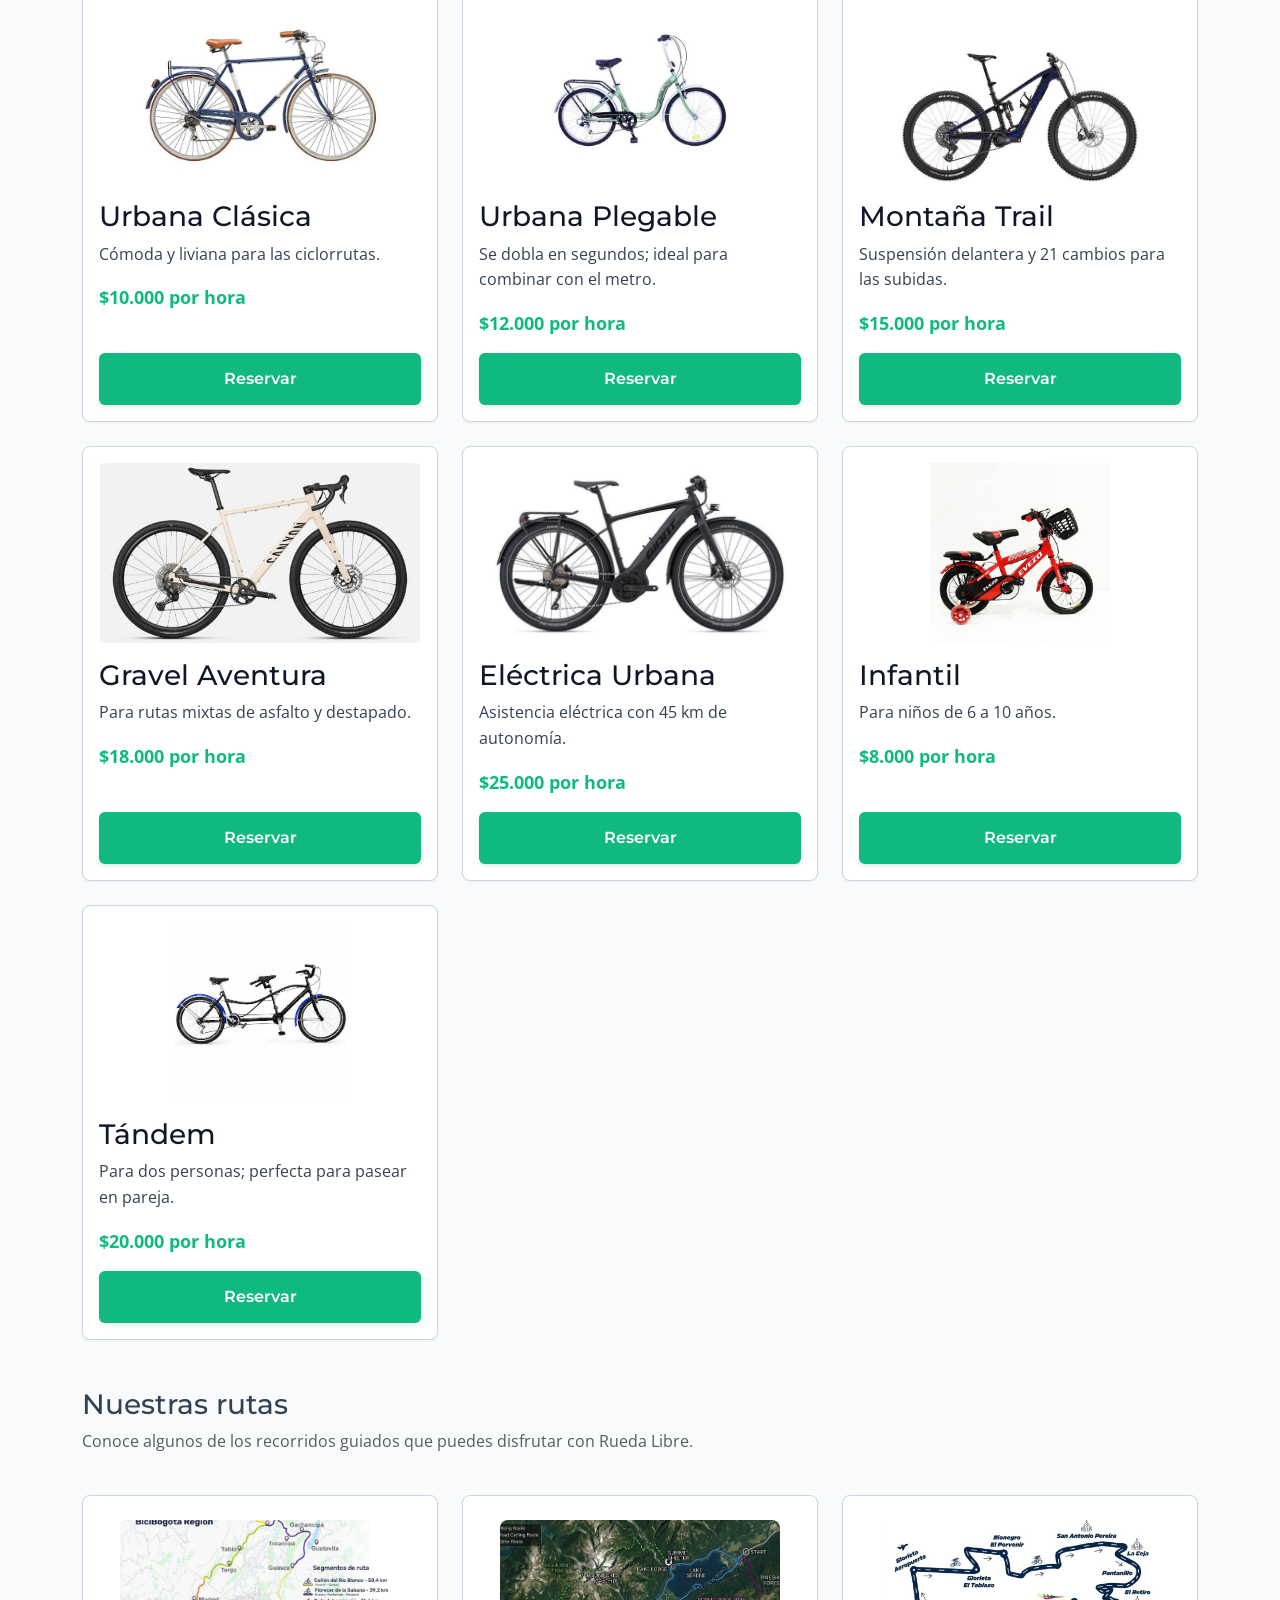
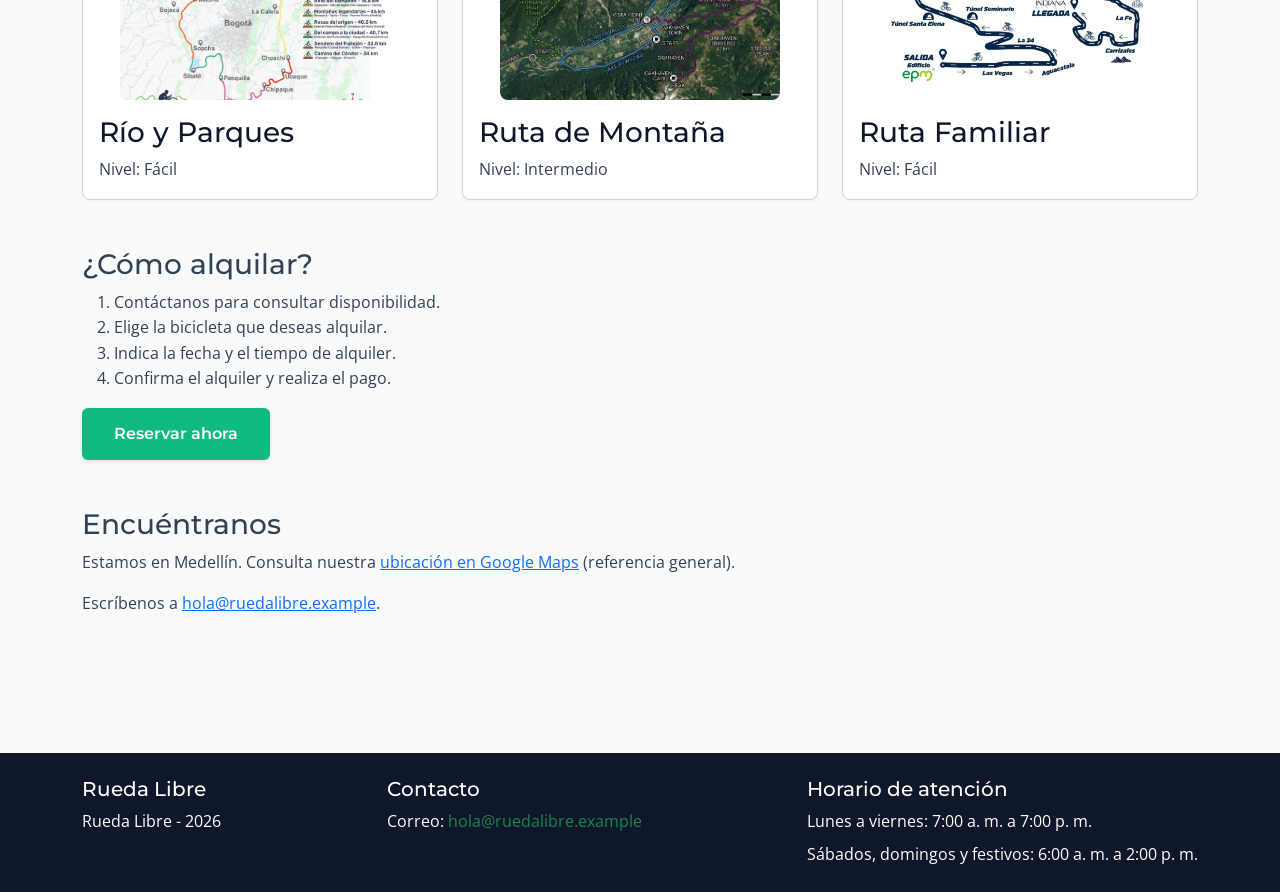
==== commit 838c8d02: "feat: Integra framework Bootstrap" ====
--- a/index.html
+++ b/index.html
@@ -10,17 +10,22 @@
     <link rel="preconnect" href="https://fonts.googleapis.com">
     <link rel="preconnect" href="https://fonts.gstatic.com" crossorigin>
     <link href="https://fonts.googleapis.com/css2?family=Montserrat:ital,wght@0,100..900;1,100..900&family=Open+Sans:ital,wght@0,300..800;1,300..800&display=swap" rel="stylesheet">
+    
+    <!-- Bootstrap CSS -->
+    <link href="https://cdn.jsdelivr.net/npm/bootstrap@5.3.3/dist/css/bootstrap.min.css" rel="stylesheet" integrity="sha384-QWTKZyjpPEjISv5WaRU9OFeRpok6YctnYmDr5pNlyT2bRjXh0JMhjY6hW+ALEwIH" crossorigin="anonymous">
+    
+    <!-- Tu hoja propia cargada DESPUÉS para mantener la cascada -->
     <link rel="stylesheet" href="css/styles.css">
 </head>
 <body>
 
-    <a href="#contenido-principal">Saltar al contenido principal</a>
+    <a href="#contenido-principal" class="visually-hidden-focusable">Saltar al contenido principal</a>
 
     <header>
         <h1>Rueda Libre</h1>
 
         <nav aria-label="Navegación principal">
-            <ul id="menu">
+            <ul id="menu" class="mb-0">
                 <li><a href="index.html" class="activo">Inicio</a></li>
                 <li><a href="paginas/tarifas.html">Tarifas y rutas</a></li>
                 <li><a href="paginas/reservas.html">Reservas</a></li>
@@ -28,238 +33,240 @@
         </nav>
     </header>
 
-    <main id="contenido-principal">
-
-        <!-- PORTADA PRINCIPAL -->
-        <section class="portada">
-
-            <div class="portada-texto">
-                <h2>Bienvenido a Rueda Libre</h2>
-
-                <p>
+    <main id="contenido-principal" class="container py-4">
+
+        <!-- PORTADA PRINCIPAL (Migrada a Grid de Bootstrap) -->
+        <section class="portada row align-items-center mb-5">
+            <div class="portada-texto col-12 col-lg-6 d-flex flex-column align-items-start gap-3">
+                <h2 class="fw-bold">Bienvenido a Rueda Libre</h2>
+                <p class="lead">
                     Descubre la ciudad sobre dos ruedas.
                     Alquila una bicicleta y disfruta de nuestras
                     rutas y recorridos guiados.
                 </p>
-
-                <a href="#flota" class="btn-cta">
+                <a href="#flota" class="btn-cta btn btn-success">
                     Conoce nuestra flota
                 </a>
             </div>
-
-            <div class="portada-imagen">
+            <div class="portada-imagen col-12 col-lg-6 mt-4 mt-lg-0">
                 <img src="img/urbana_clasica.jpeg"
-                    alt="Bicicleta disponible en Rueda Libre">
-            </div>
-
-        </section>
-
-        <section>
-
-            <h2>¿Quiénes somos?</h2>
+                    alt="Bicicleta disponible en Rueda Libre" class="img-fluid rounded shadow-sm">
+            </div>
+        </section>
+
+        <!-- ¿QUIÉNES SOMOS? -->
+        <section class="mb-5">
+            <h2 class="h3 mb-3">¿Quiénes somos?</h2>
             <p>Somos un negocio dedicado al alquiler de bicicletas. Queremos que las personas disfruten de una forma <em>divertida y saludable</em> de recorrer la ciudad.</p>
-
-        </section>
-
-        <section>
-
-            <h2>Nuestros servicios</h2>
-
-            <article>
-
-                <h3>Alquiler de bicicletas</h3>
-                <p>Alquilamos bicicletas para pasear y conocer la ciudad. El servicio <strong>incluye casco y candado</strong> para mayor seguridad.</p>
-                <img src="img/bicicleta.jpeg" alt="Bicicleta disponible para alquilar" width="250">
-
-            </article>
-
-            <article class="tarjeta-con-etiqueta">
-                <span class="etiqueta-nuevo">Nuevo</span>
-                <h3>Bicicletas eléctricas</h3>
-                <p>Disfruta de la ciudad con asistencia eléctrica. Recorre más distancia y sube lomas con menor esfuerzo.</p>
-                <img src="img/bici_electrica.jpeg" alt="Bicicleta eléctrica disponible para alquilar" width="300">
-            </article>
-
-            <article>
-
-                <h3>Recorridos guiados</h3>
-                <p>Ofrecemos recorridos en bicicleta para conocer diferentes lugares de una manera <em>divertida</em>.</p>
-                <img src="img/ruta.png" alt="Ruta para bicicletas" width="250">
-                <p><a href="paginas/tarifas.html#recorridos">Ver precios de los recorridos guiados</a></p>
-
-            </article>
-
-            <article>
-
-                <h3>Taller básico</h3>
-                <p>Realizamos revisiones y ajustes básicos para mantener las bicicletas en buenas condiciones.</p>
-
-            </article>
-
-            <section>
-
-                <h3>Beneficios de alquilar con nosotros</h3>
-                <ul>
-                    <li>Incluimos casco y candado.</li>
-                    <li>Ofrecemos bicicletas listas para usar.</li>
-                    <li>Brindamos recomendaciones para los recorridos.</li>
-                </ul>
-
-            </section>
-
-        <section>
-
-                    <!-- SECCIÓN NUESTRA FLOTA -->
-        <section id="flota">
-            <h2>Nuestra flota</h2>
-            <p>Conoce las bicicletas que tenemos disponibles para alquilar.</p>
-
-            <div class="grid-flota">
-
-                <article class="tarjeta-bicicleta">
-                    <img src="img/urbana_clasica.jpeg" alt="Bicicleta Urbana Clásica">
-                    <h3>Urbana Clásica</h3>
-                    <p>Cómoda y liviana para las ciclorrutas.</p>
-                    <p class="precio">$10.000 por hora</p>
-                    <a href="paginas/reservas.html" class="btn-cta">Reservar</a>
-                </article>
-
-                <article class="tarjeta-bicicleta">
-                    <img src="img/urbana_plegable.jpeg" alt="Bicicleta Urbana Plegable">
-                    <h3>Urbana Plegable</h3>
-                    <p>Se dobla en segundos; ideal para combinar con el metro.</p>
-                    <p class="precio">$12.000 por hora</p>
-                    <a href="paginas/reservas.html" class="btn-cta">Reservar</a>
-                </article>
-
-                <article class="tarjeta-bicicleta">
-                    <img src="img/montana_trail.jpeg" alt="Bicicleta Montaña Trail">
-                    <h3>Montaña Trail</h3>
-                    <p>Suspensión delantera y 21 cambios para las subidas.</p>
-                    <p class="precio">$15.000 por hora</p>
-                    <a href="paginas/reservas.html" class="btn-cta">Reservar</a>
-                </article>
-
-                <article class="tarjeta-bicicleta">
-                    <img src="img/gravel_aventura.jpeg" alt="Bicicleta Gravel Aventura">
-                    <h3>Gravel Aventura</h3>
-                    <p>Para rutas mixtas de asfalto y destapado.</p>
-                    <p class="precio">$18.000 por hora</p>
-                    <a href="paginas/reservas.html" class="btn-cta">Reservar</a>
-                </article>
-
-                <article class="tarjeta-bicicleta">
-                    <img src="img/electrica_urbana.jpeg" alt="Bicicleta Eléctrica Urbana">
-                    <h3>Eléctrica Urbana</h3>
-                    <p>Asistencia eléctrica con 45 km de autonomía.</p>
-                    <p class="precio">$25.000 por hora</p>
-                    <a href="paginas/reservas.html" class="btn-cta">Reservar</a>
-                </article>
-
-                <article class="tarjeta-bicicleta">
-                    <img src="img/bicicleta_infantil.jpeg" alt="Bicicleta Infantil">
-                    <h3>Infantil</h3>
-                    <p>Para niños de 6 a 10 años.</p>
-                    <p class="precio">$8.000 por hora</p>
-                    <a href="paginas/reservas.html" class="btn-cta">Reservar</a>
-                </article>
-
-                <article class="tarjeta-bicicleta">
-                    <img src="img/bicicleta_tandem.jpeg" alt="Bicicleta Tándem para dos personas">
-                    <h3>Tándem</h3>
-                    <p>Para dos personas; perfecta para pasear en pareja.</p>
-                    <p class="precio">$20.000 por hora</p>
-                    <a href="paginas/reservas.html" class="btn-cta">Reservar</a>
-                </article>
-
-            </div>
-        </section>
-
-                <!-- GALERÍA DE RUTAS -->
-        <section id="rutas">
-            <h2>Nuestras rutas</h2>
-
-            <p>
-                Conoce algunos de los recorridos guiados
-                que puedes disfrutar con Rueda Libre.
-            </p>
-
-            <div class="galeria-rutas">
-
-                <article class="tarjeta-ruta">
-                    <img src="img/ruta_urbana.jpg"
-                        alt="Recorrido en bicicleta por la ciudad">
-
-                    <h3>Río y Parques</h3>
-
-                    <p>Nivel: Fácil</p>
-                </article>
-
-                <article class="tarjeta-ruta">
-                    <img src="img/ruta_montana.png"
-                        alt="Recorrido en bicicleta por la montaña">
-
-                    <h3>Ruta de Montaña</h3>
-
-                    <p>Nivel: Intermedio</p>
-                </article>
-
-                <article class="tarjeta-ruta">
-                    <img src="img/ruta_familiar.jpeg"
-                        alt="Recorrido familiar en bicicleta">
-
-                    <h3>Ruta Familiar</h3>
-
-                    <p>Nivel: Fácil</p>
-                </article>
-
-            </div>
-        </section>
-
-        <section>
-
-            <h2>¿Cómo alquilar?</h2>
-            <ol>
+        </section>
+
+        <!-- NUESTROS SERVICIOS Y BENEFICIOS -->
+        <section class="mb-5">
+            <h2 class="h3 mb-4">Nuestros servicios</h2>
+            
+            <div class="row g-4">
+                <div class="col-12 col-md-6 col-lg-4">
+                    <article class="h-100 mb-0">
+                        <h3>Alquiler de bicicletas</h3>
+                        <p>Alquilamos bicicletas para pasear y conocer la ciudad. El servicio <strong>incluye casco y candado</strong> para mayor seguridad.</p>
+                        <img src="img/bicicleta.jpeg" alt="Bicicleta disponible para alquilar" class="img-fluid">
+                    </article>
+                </div>
+
+                <div class="col-12 col-md-6 col-lg-4">
+                    <article class="tarjeta-con-etiqueta h-100 mb-0">
+                        <span class="etiqueta-nuevo">Nuevo</span>
+                        <h3>Bicicletas eléctricas</h3>
+                        <p>Disfruta de la ciudad con asistencia eléctrica. Recorre más distancia y sube lomas con menor esfuerzo.</p>
+                        <img src="img/bici_electrica.jpeg" alt="Bicicleta eléctrica disponible para alquilar" class="img-fluid">
+                    </article>
+                </div>
+
+                <div class="col-12 col-md-6 col-lg-4">
+                    <article class="h-100 mb-0">
+                        <h3>Recorridos guiados</h3>
+                        <p>Ofrecemos recorridos en bicicleta para conocer diferentes lugares de una manera <em>divertida</em>.</p>
+                        <img src="img/ruta.png" alt="Ruta para bicicletas" class="img-fluid">
+                        <p class="mt-2"><a href="paginas/tarifas.html#recorridos">Ver precios de los recorridos guiados</a></p>
+                    </article>
+                </div>
+
+                <div class="col-12 col-md-6 col-lg-6">
+                    <article class="h-100 mb-0">
+                        <h3>Taller básico</h3>
+                        <p>Realizamos revisiones y ajustes básicos para mantener las bicicletas en buenas condiciones.</p>
+                    </article>
+                </div>
+
+                <div class="col-12 col-md-6 col-lg-6">
+                    <article class="h-100 mb-0 bg-light">
+                        <h3 class="h4">Beneficios de alquilar con nosotros</h3>
+                        <ul class="mb-0">
+                            <li>Incluimos casco y candado.</li>
+                            <li>Ofrecemos bicicletas listas para usar.</li>
+                            <li>Brindamos recomendaciones para los recorridos.</li>
+                        </ul>
+                    </article>
+                </div>
+            </div>
+        </section>
+
+        <!-- SECCIÓN NUESTRA FLOTA (MiniReto 5 adaptado a Grilla Bootstrap) -->
+        <section id="flota" class="mb-5">
+            <h2 class="h3">Nuestra flota</h2>
+            <p class="text-muted">Conoce las bicicletas que tenemos disponibles para alquilar.</p>
+
+            <div class="row g-4 mt-2">
+                <div class="col-12 col-sm-6 col-lg-4">
+                    <article class="tarjeta-bicicleta h-100">
+                        <img src="img/urbana_clasica.jpeg" alt="Bicicleta Urbana Clásica">
+                        <h3>Urbana Clásica</h3>
+                        <p>Cómoda y liviana para las ciclorrutas.</p>
+                        <p class="precio">$10.000 por hora</p>
+                        <a href="paginas/reservas.html" class="btn-cta btn btn-success">Reservar</a>
+                    </article>
+                </div>
+
+                <div class="col-12 col-sm-6 col-lg-4">
+                    <article class="tarjeta-bicicleta h-100">
+                        <img src="img/urbana_plegable.jpeg" alt="Bicicleta Urbana Plegable">
+                        <h3>Urbana Plegable</h3>
+                        <p>Se dobla en segundos; ideal para combinar con el metro.</p>
+                        <p class="precio">$12.000 por hora</p>
+                        <a href="paginas/reservas.html" class="btn-cta btn btn-success">Reservar</a>
+                    </article>
+                </div>
+
+                <div class="col-12 col-sm-6 col-lg-4">
+                    <article class="tarjeta-bicicleta h-100">
+                        <img src="img/montana_trail.jpeg" alt="Bicicleta Montaña Trail">
+                        <h3>Montaña Trail</h3>
+                        <p>Suspensión delantera y 21 cambios para las subidas.</p>
+                        <p class="precio">$15.000 por hora</p>
+                        <a href="paginas/reservas.html" class="btn-cta btn btn-success">Reservar</a>
+                    </article>
+                </div>
+
+                <div class="col-12 col-sm-6 col-lg-4">
+                    <article class="tarjeta-bicicleta h-100">
+                        <img src="img/gravel_aventura.jpeg" alt="Bicicleta Gravel Aventura">
+                        <h3>Gravel Aventura</h3>
+                        <p>Para rutas mixtas de asfalto y destapado.</p>
+                        <p class="precio">$18.000 por hora</p>
+                        <a href="paginas/reservas.html" class="btn-cta btn btn-success">Reservar</a>
+                    </article>
+                </div>
+
+                <div class="col-12 col-sm-6 col-lg-4">
+                    <article class="tarjeta-bicicleta h-100">
+                        <img src="img/electrica_urbana.jpeg" alt="Bicicleta Eléctrica Urbana">
+                        <h3>Eléctrica Urbana</h3>
+                        <p>Asistencia eléctrica con 45 km de autonomía.</p>
+                        <p class="precio">$25.000 por hora</p>
+                        <a href="paginas/reservas.html" class="btn-cta btn btn-success">Reservar</a>
+                    </article>
+                </div>
+
+                <div class="col-12 col-sm-6 col-lg-4">
+                    <article class="tarjeta-bicicleta h-100">
+                        <img src="img/bicicleta_infantil.jpeg" alt="Bicicleta Infantil">
+                        <h3>Infantil</h3>
+                        <p>Para niños de 6 a 10 años.</p>
+                        <p class="precio">$8.000 por hora</p>
+                        <a href="paginas/reservas.html" class="btn-cta btn btn-success">Reservar</a>
+                    </article>
+                </div>
+
+                <div class="col-12 col-sm-6 col-lg-4">
+                    <article class="tarjeta-bicicleta h-100">
+                        <img src="img/bicicleta_tandem.jpeg" alt="Bicicleta Tándem para dos personas">
+                        <h3>Tándem</h3>
+                        <p>Para dos personas; perfecta para pasear en pareja.</p>
+                        <p class="precio">$20.000 por hora</p>
+                        <a href="paginas/reservas.html" class="btn-cta btn btn-success">Reservar</a>
+                    </article>
+                </div>
+            </div>
+        </section>
+
+        <!-- GALERÍA DE RUTAS (MiniReto 6 adaptado a Grilla Bootstrap) -->
+        <section id="rutas" class="mb-5">
+            <h2 class="h3">Nuestras rutas</h2>
+            <p class="text-muted">Conoce algunos de los recorridos guiados que puedes disfrutar con Rueda Libre.</p>
+
+            <div class="row g-4 mt-2">
+                <div class="col-12 col-md-4">
+                    <article class="tarjeta-ruta h-100">
+                        <img src="img/ruta_urbana.jpg" alt="Recorrido en bicicleta por la ciudad">
+                        <h3>Río y Parques</h3>
+                        <p>Nivel: Fácil</p>
+                    </article>
+                </div>
+
+                <div class="col-12 col-md-4">
+                    <article class="tarjeta-ruta h-100">
+                        <img src="img/ruta_montana.png" alt="Recorrido en bicicleta por la montaña">
+                        <h3>Ruta de Montaña</h3>
+                        <p>Nivel: Intermedio</p>
+                    </article>
+                </div>
+
+                <div class="col-12 col-md-4">
+                    <article class="tarjeta-ruta h-100">
+                        <img src="img/ruta_familiar.jpeg" alt="Recorrido familiar en bicicleta">
+                        <h3>Ruta Familiar</h3>
+                        <p>Nivel: Fácil</p>
+                    </article>
+                </div>
+            </div>
+        </section>
+
+        <!-- CÓMO ALQUILAR -->
+        <section class="mb-5">
+            <h2 class="h3">¿Cómo alquilar?</h2>
+            <ol class="mb-3">
                 <li>Contáctanos para consultar disponibilidad.</li>
                 <li>Elige la bicicleta que deseas alquilar.</li>
                 <li>Indica la fecha y el tiempo de alquiler.</li>
                 <li>Confirma el alquiler y realiza el pago.</li>
             </ol>
-            <p><a href="paginas/reservas.html" class="btn-cta">Reservar ahora</a></p>
-
-        </section>
-
-        <section>
-
-            <h2 id="encuentranos">Encuéntranos</h2>
+            <p><a href="paginas/reservas.html" class="btn-cta btn btn-success">Reservar ahora</a></p>
+        </section>
+
+        <!-- ENCUÉNTRANOS -->
+        <section class="mb-5">
+            <h2 id="encuentranos" class="h3">Encuéntranos</h2>
             <p>Estamos en Medellín. Consulta nuestra <a href="https://www.google.com/maps/search/?api=1&amp;query=Medellin+Colombia" target="_blank" rel="noopener noreferrer">ubicación en Google Maps</a> (referencia general).</p>
             <p>Escríbenos a <a href="mailto:hola@ruedalibre.example">hola@ruedalibre.example</a>.</p>
-
         </section>
 
     </main>
 
-    <footer>
-        <div class="footer-marca">
-            <h3>Rueda Libre</h3>
-            <p>Rueda Libre - 2026</p>
-        </div>
-
-        <div class="footer-contacto">
-            <h3>Contacto</h3>
-            <p>Correo: <a href="mailto:hola@ruedalibre.example">hola@ruedalibre.example</a></p>
-        </div>
-
-        <div class="footer-horario">
-            <h3>Horario de atención</h3>
-            <p>Lunes a viernes: 7:00 a. m. a 7:00 p. m.</p>
-            <p>Sábados, domingos y festivos: 6:00 a. m. a 2:00 p. m.</p>
+    <footer class="text-white py-4">
+        <div class="container d-flex flex-column flex-md-row justify-content-between align-items-start gap-4">
+            <div class="footer-marca">
+                <h3 class="h5">Rueda Libre</h3>
+                <p class="mb-0">Rueda Libre - 2026</p>
+            </div>
+
+            <div class="footer-contacto">
+                <h3 class="h5">Contacto</h3>
+                <p class="mb-0">Correo: <a href="mailto:hola@ruedalibre.example" class="text-success">hola@ruedalibre.example</a></p>
+            </div>
+
+            <div class="footer-horario">
+                <h3 class="h5">Horario de atención</h3>
+                <p class="mb-1">Lunes a viernes: 7:00 a. m. a 7:00 p. m.</p>
+                <p class="mb-0">Sábados, domingos y festivos: 6:00 a. m. a 2:00 p. m.</p>
+            </div>
         </div>
     </footer>
 
-    <a href="https://wa.me/573000000000" class="whatsapp-flotant" target="_blank" rel="noopener noreferrer">
+    <a href="https://wa.me/573000000000" class="whatsapp-flotant btn btn-success" target="_blank" rel="noopener noreferrer">
         WhatsApp
     </a>
 
+    <!-- Bootstrap JS Bundle -->
+    <script src="https://cdn.jsdelivr.net/npm/bootstrap@5.3.3/dist/js/bootstrap.bundle.min.js" integrity="sha384-YvpcrYf0tY3lHB60NNkmXc5s98+Y5I3E2N3q7g5S1I9v6k8W3s3g3z3g3s3g3s3g" crossorigin="anonymous"></script>
 </body>
 </html>
--- a/css/styles.css
+++ b/css/styles.css
@@ -1,5 +1,5 @@
 /* ==========================================
-   1. VARIABLES Y CONFIGURACIÓN GLOBAL
+1. VARIABLES Y CONFIGURACIÓN GLOBAL
    ========================================== */
 :root {
     --font-heading: 'Montserrat', sans-serif;
@@ -57,25 +57,31 @@
     top: 0;
 }
 
-
-/* ==========================================
-   2. ENCABEZADO Y NAVEGACIÓN
+img {
+    max-width: 100%;
+    height: auto;
+}
+
+/* ==========================================
+   2. ENCABEZADO Y NAVEGACIÓN (mobile-first)
    ========================================== */
 header {
     background-color: var(--color-card-bg);
-    padding: var(--spacing-md) var(--spacing-lg);
+    padding: var(--spacing-md);
     border-bottom: 1px solid var(--color-border);
 
     display: flex;
-    flex-direction: row;
-    justify-content: space-between;
+    flex-direction: column;      /* móvil: marca arriba, menú debajo */
     align-items: center;
-    flex-wrap: wrap;
-    gap: var(--spacing-md);
+    gap: var(--spacing-sm);
 }
 
 header h1 {
     margin: 0;
+    text-align: center;
+    max-width: 100%;
+    overflow-wrap: break-word;
+    font-size: clamp(1.25rem, 5vw, 2rem);
 }
 
 #menu {
@@ -85,10 +91,28 @@
 
     display: flex;
     flex-direction: row;
-    justify-content: space-between;
+    justify-content: center;     /* móvil: menú centrado */
     align-items: center;
     flex-wrap: wrap;
     gap: var(--spacing-md);
+    width: 100%;
+}
+
+/* Tablet: recupera distribución del MiniReto 1 (marca y menú en extremos) */
+@media (min-width: 768px) {
+    header {
+        flex-direction: row;
+        justify-content: space-between;
+        align-items: center;
+        padding: var(--spacing-md) var(--spacing-lg);
+    }
+    header h1 {
+        text-align: left;
+    }
+    #menu {
+        width: auto;
+        justify-content: flex-end;
+    }
 }
 
 #menu a {
@@ -131,7 +155,7 @@
 
 
 /* ==========================================
-   4. COMPONENTES (TARJETAS, TABLAS Y BOTONES)
+   4. COMPONENTES (TARJETAS Y BOTONES)
    ========================================== */
 article {
     background-color: var(--color-card-bg);
@@ -171,35 +195,6 @@
     display: block;
     margin-left: auto;
     margin-right: auto;
-}
-
-/* Tablas */
-table {
-    width: 100%;
-    border-collapse: collapse;
-    margin-top: var(--spacing-md);
-    margin-bottom: var(--spacing-lg);
-    background-color: var(--color-card-bg);
-    border-radius: 8px;
-    overflow: hidden;
-    box-shadow: 0 1px 3px rgba(0, 0, 0, 0.05);
-}
-
-th, td {
-    padding: var(--spacing-md);
-    text-align: left;
-    border-bottom: 1px solid var(--color-border);
-}
-
-th {
-    background-color: var(--color-secondary);
-    color: #ffffff;
-    font-family: var(--font-heading);
-    font-weight: 600;
-}
-
-tr:hover {
-    background-color: #f1f5f9;
 }
 
 /* Botones y llamadas a la acción */
@@ -230,7 +225,7 @@
 
 
 /* ==========================================
-   5. FORMULARIOS
+   5. FORMULARIOS (USADO EN PÁGINA DE RESERVAS)
    ========================================== */
 form {
     background-color: var(--color-card-bg);
@@ -330,12 +325,8 @@
     outline-offset: 3px;
 }
 
-
-/* ==========================================
-   7. PIE DE PÁGINA (FOOTER)
-   ========================================== */
-/* ==========================================
-   7. PIE DE PÁGINA (FOOTER)
+/* ==========================================
+   7. PIE DE PÁGINA (mobile-first)
    ========================================== */
 footer {
     background-color: var(--color-secondary);
@@ -344,15 +335,20 @@
     margin-top: var(--spacing-xl);
 
     display: flex;
-    flex-direction: row;
-    justify-content: space-between;
-    align-items: flex-start;
-    flex-wrap: wrap;
+    flex-direction: column;      /* móvil: bloques apilados */
     gap: var(--spacing-lg);
 }
 
-footer > div {
-    flex: 1 1 220px;
+footer > div { flex: 1 1 220px; }
+
+/* Tablet/escritorio: tres bloques en fila alineados arriba */
+@media (min-width: 768px) {
+    footer {
+        flex-direction: row;
+        justify-content: space-between;
+        align-items: flex-start;
+        flex-wrap: wrap;
+    }
 }
 
 footer h3 {
@@ -373,24 +369,13 @@
     text-decoration: underline;
 }
 
-/* ==========================================
-   8. NUESTRA FLOTA - GRID Y FLEXBOX
-   ========================================== */
-
-/* Cuadrícula de bicicletas */
-.grid-flota {
-    display: grid;
-    grid-template-columns: repeat(auto-fit, minmax(min(100%, 250px), 1fr));
-    gap: var(--spacing-lg);
-    margin-top: var(--spacing-lg);
-}
-
-/* Tarjetas de bicicletas */
+
+/* ==========================================
+   8. TARJETAS DE FLOTA (Mantenidas para componentes internos)
+   ========================================== */
 .tarjeta-bicicleta {
     display: flex;
     flex-direction: column;
-    justify-content: flex-start;
-
     background-color: var(--color-card-bg);
     border: 1px solid var(--color-border);
     border-radius: 8px;
@@ -398,7 +383,6 @@
     margin-bottom: 0;
 }
 
-/* Imágenes de las bicicletas */
 .tarjeta-bicicleta img {
     width: 100%;
     max-width: 100%;
@@ -407,82 +391,35 @@
     margin: 0 0 var(--spacing-md) 0;
 }
 
-/* Nombres de las bicicletas */
 .tarjeta-bicicleta h3 {
     margin-top: 0;
     margin-bottom: var(--spacing-sm);
 }
 
-/* Descripción */
 .tarjeta-bicicleta p {
     margin-top: 0;
     margin-bottom: var(--spacing-md);
 }
 
-/* Precio por hora */
 .tarjeta-bicicleta .precio {
     font-weight: bold;
     color: var(--verde-ruta);
     font-size: 1.1rem;
 }
 
-/* Botón de reservar */
 .tarjeta-bicicleta .btn-cta {
     margin-top: auto;
     text-align: center;
 }
 
-/* ==========================================
-   9. PORTADA PRINCIPAL CON GRID
-   ========================================== */
-
-.portada {
-    display: grid;
-    grid-template-columns: 1fr 1fr;
-    gap: var(--spacing-lg);
-    align-items: center;
-    margin-bottom: var(--spacing-xl);
-}
-
-.portada-texto {
-    display: flex;
-    flex-direction: column;
-    justify-content: center;
-    align-items: flex-start;
-    gap: var(--spacing-md);
-}
-
-.portada-texto h2 {
-    margin: 0;
-}
-
-.portada-texto p {
-    margin: 0;
-}
-
-.portada-imagen img {
-    width: 100%;
-    height: auto;
-    border-radius: 8px;
-    display: block;
-}
-
-/* ==========================================
-   10. GALERÍA DE RUTAS CON GRID
-   ========================================== */
-
-.galeria-rutas {
-    display: grid;
-    grid-template-columns: repeat(3, 1fr);
-    gap: var(--spacing-lg);
-    margin-top: var(--spacing-lg);
-}
-
+
+/* ==========================================
+   9. TARJETAS DE RUTA (Mantenidas)
+   ========================================== */
 .tarjeta-ruta {
     display: flex;
     flex-direction: column;
     gap: var(--spacing-sm);
-
     background-color: var(--color-card-bg);
     border: 1px solid var(--color-border);
     border-radius: 8px;
@@ -497,25 +434,25 @@
     border-radius: 8px;
 }
 
-.tarjeta-ruta h3 {
-    margin: 0;
-}
-
-.tarjeta-ruta p {
-    margin: 0;
-}
-
-/* ==========================================
-   11. LAYOUT DE RESERVAS CON GRID
+.tarjeta-ruta h3, .tarjeta-ruta p { margin: 0; }
+
+
+/* ==========================================
+   11. LAYOUT DE RESERVAS Y TABLAS 
+   (ESTAS REGLAS TODAVÍA USAN TARIFA Y RESERVAS - REQUERIDO POR EL RETO)
    ========================================== */
 
 .layout-reservas {
     display: grid;
-    grid-template-columns: 2fr 1fr;
+    grid-template-columns: 1fr;
     gap: var(--spacing-lg);
     align-items: start;
 }
 
+@media (min-width: 1200px) {
+    .layout-reservas { grid-template-columns: 2fr 1fr; }
+}
+
 .reserva-formulario {
     min-width: 0;
 }
@@ -528,22 +465,20 @@
     padding: var(--spacing-md);
 }
 
-.reserva-contacto h2,
-.reserva-contacto h3 {
-    margin-top: 0;
-}
-
-
-/* ==========================================
-   12. FILA DE CAMPOS CON FLEXBOX
-   ========================================== */
+.reserva-contacto h2, .reserva-contacto h3 { margin-top: 0; }
 
 .fila-formulario {
     display: flex;
-    flex-direction: row;
-    justify-content: space-between;
-    align-items: flex-start;
+    flex-direction: column;
     gap: var(--spacing-md);
+}
+
+@media (min-width: 768px) {
+    .fila-formulario {
+        flex-direction: row;
+        justify-content: space-between;
+        align-items: flex-start;
+    }
 }
 
 .fila-formulario p {
@@ -556,24 +491,39 @@
     box-sizing: border-box;
 }
 
-
-/* ==========================================
-   13. ADAPTACIÓN DE RESERVAS A MÓVILES
-   ========================================== */
-
-@media (max-width: 768px) {
-
-    .layout-reservas {
-        grid-template-columns: 1fr;
-    }
-
-    .fila-formulario {
-        flex-direction: column;
-    }
-
-    .fila-formulario p {
-        width: 100%;
-        box-sizing: border-box;
-    }
-
+/* Tablas (Usadas en tarifas.html) */
+table {
+    width: 100%;
+    table-layout: fixed;
+    border-collapse: collapse;
+    margin-top: var(--spacing-md);
+    margin-bottom: var(--spacing-lg);
+    background-color: var(--color-card-bg);
+    border-radius: 8px;
+    overflow: hidden;
+    font-size: 0.75rem;
+    box-shadow: 0 1px 3px rgba(0, 0, 0, 0.05);
+}
+
+th, td {
+    padding: 0.35rem 0.25rem;
+    text-align: left;
+    border-bottom: 1px solid var(--color-border);
+    overflow-wrap: anywhere;
+}
+
+th {
+    background-color: var(--color-secondary);
+    color: #ffffff;
+    font-family: var(--font-heading);
+    font-weight: 600;
+}
+
+tr:hover {
+    background-color: #f1f5f9;
+}
+
+@media (min-width: 768px) {
+    table { font-size: 0.95rem; }
+    th, td { padding: 0.6rem 0.75rem; }
 }
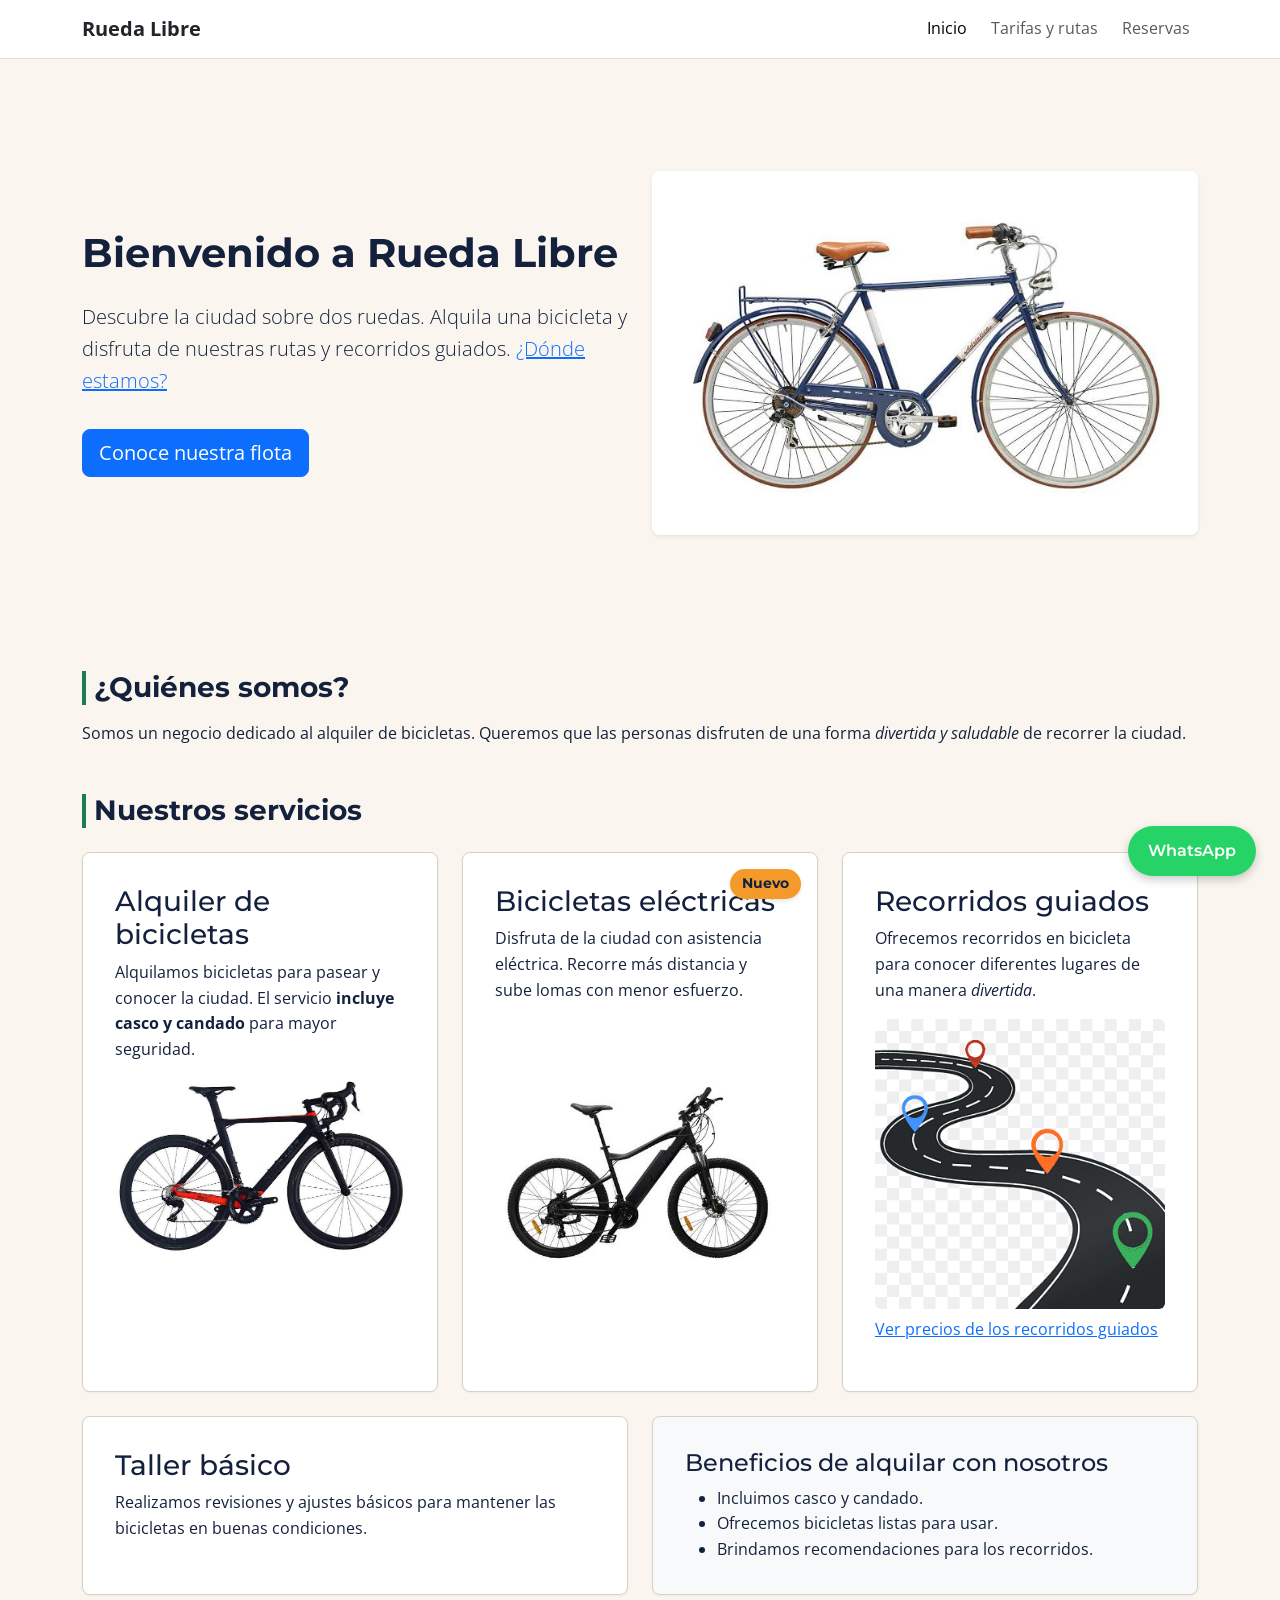
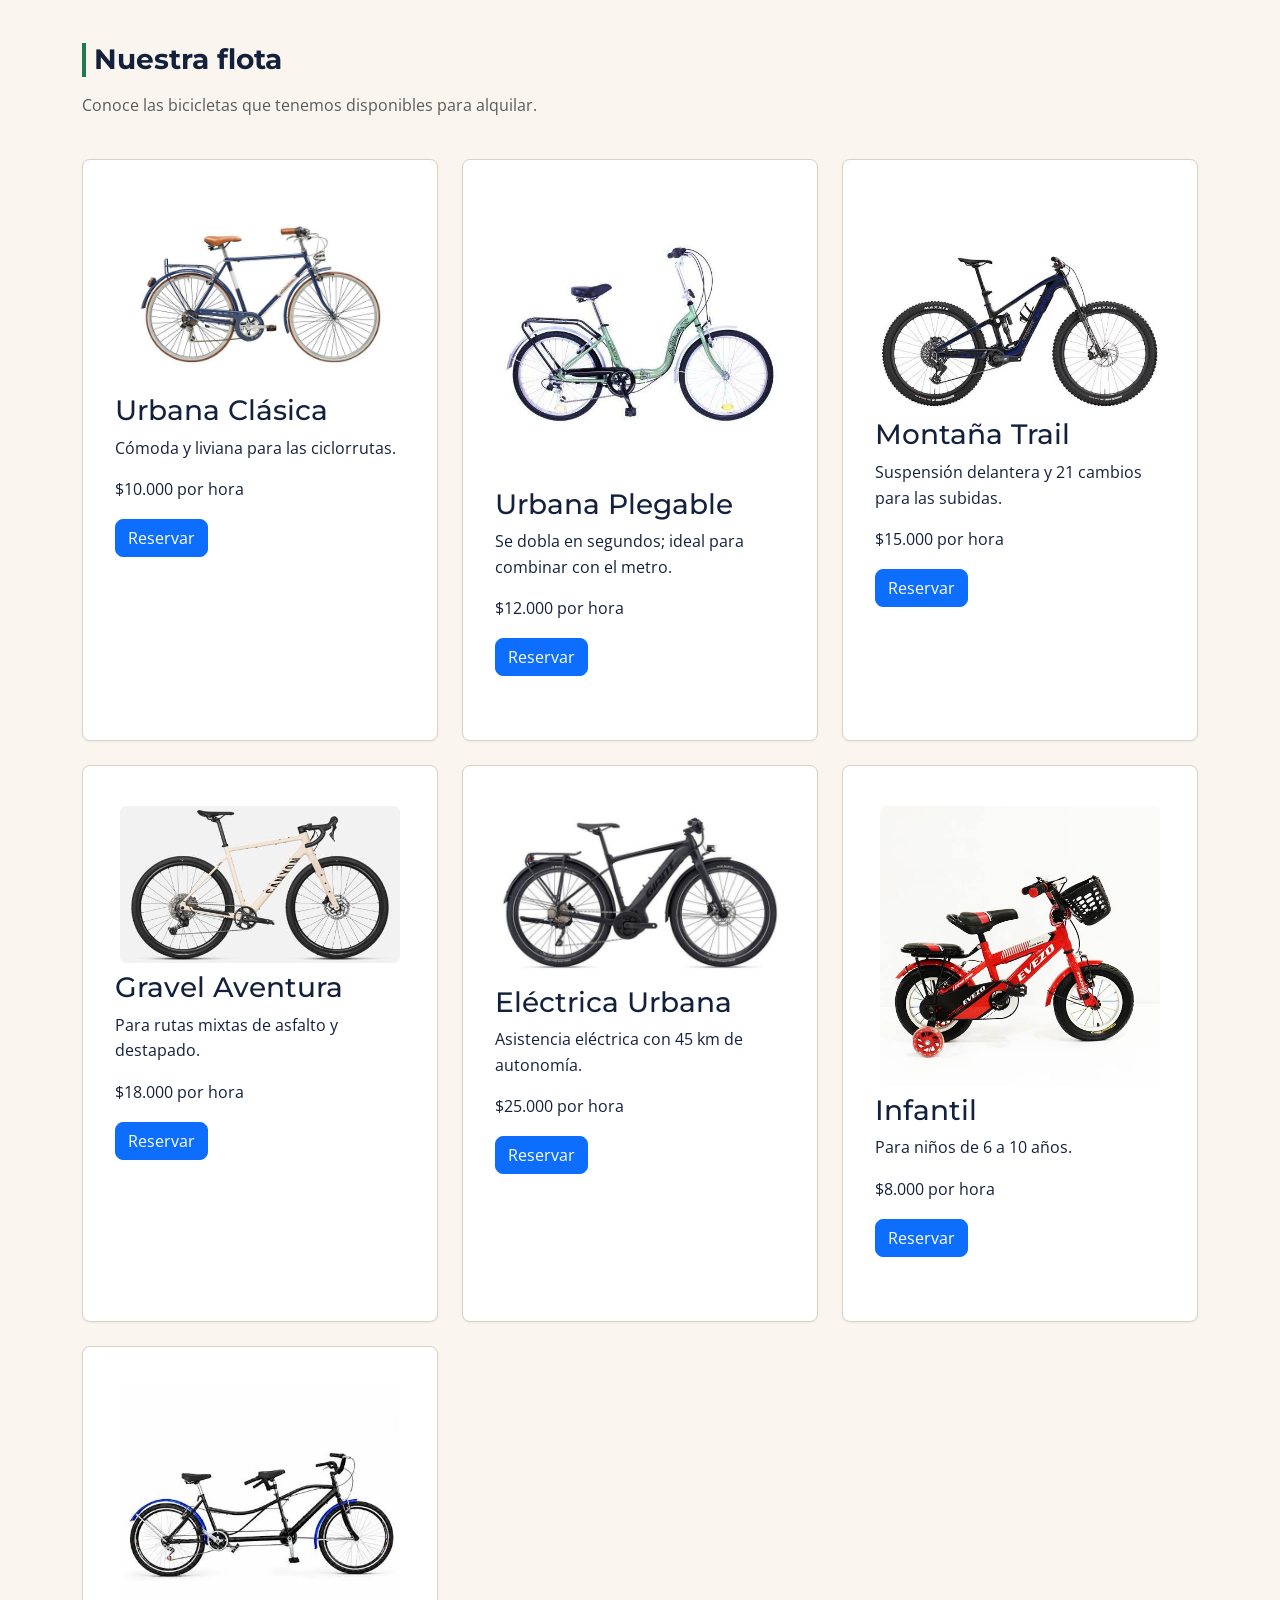
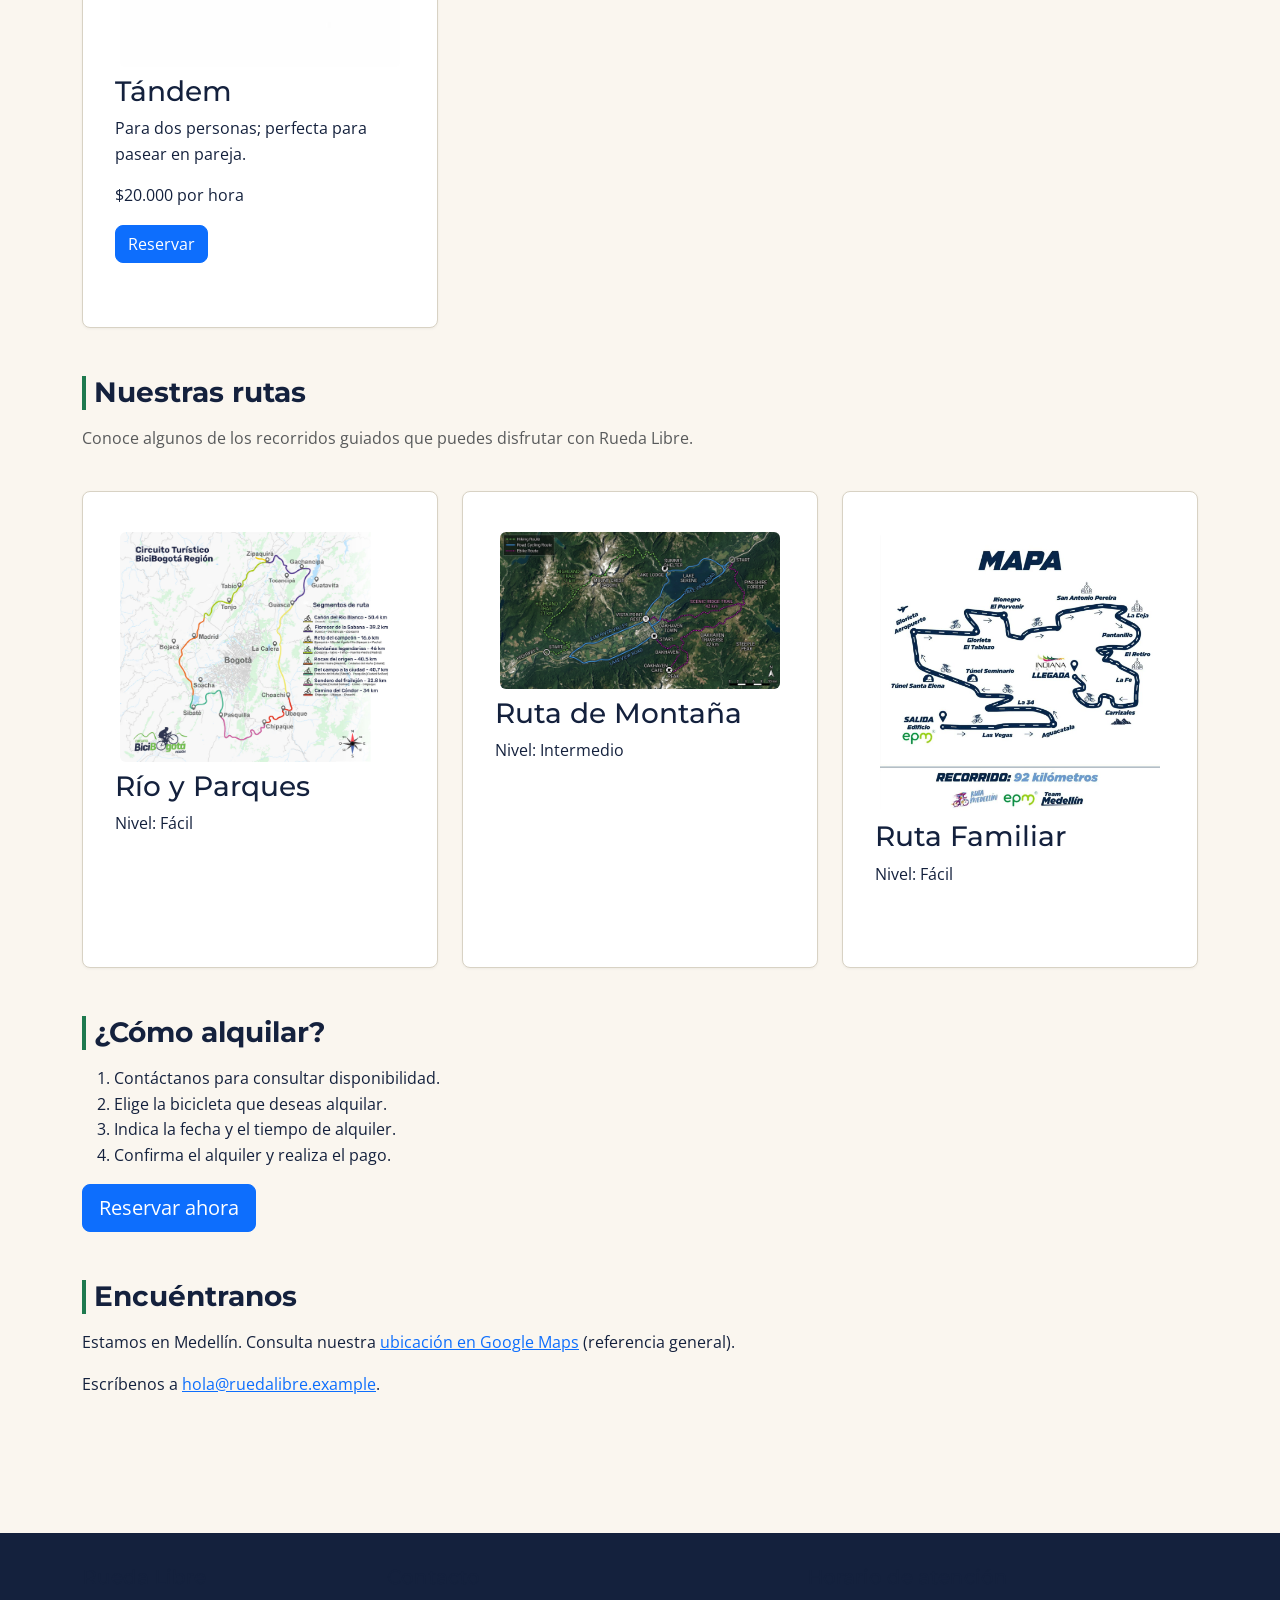
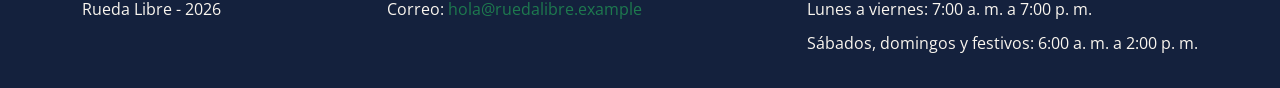
==== commit 0c8ee243: "fix: Arregla errores en estilo y navbar" ====
--- a/index.html
+++ b/index.html
@@ -3,73 +3,88 @@
 <head>
     <meta charset="UTF-8">
     <meta name="viewport" content="width=device-width, initial-scale=1.0">
-    <title>Rueda Libre</title>
-    <link rel="preconnect" href="https://fonts.googleapis.com">
-    <link rel="preconnect" href="https://fonts.gstatic.com" crossorigin>
-    <link href="https://fonts.googleapis.com/css2?family=Montserrat:ital,wght@0,100..900;1,100..900&display=swap" rel="stylesheet">
+    <meta name="description" content="Alquiler de bicicletas en Medellín. Rutas guiadas, bicis eléctricas y servicio con casco y candado incluidos.">
+    <title>Rueda Libre | Alquiler de bicicletas en Medellín</title>
+
     <link rel="preconnect" href="https://fonts.googleapis.com">
     <link rel="preconnect" href="https://fonts.gstatic.com" crossorigin>
     <link href="https://fonts.googleapis.com/css2?family=Montserrat:ital,wght@0,100..900;1,100..900&family=Open+Sans:ital,wght@0,300..800;1,300..800&display=swap" rel="stylesheet">
-    
+
     <!-- Bootstrap CSS -->
     <link href="https://cdn.jsdelivr.net/npm/bootstrap@5.3.3/dist/css/bootstrap.min.css" rel="stylesheet" integrity="sha384-QWTKZyjpPEjISv5WaRU9OFeRpok6YctnYmDr5pNlyT2bRjXh0JMhjY6hW+ALEwIH" crossorigin="anonymous">
-    
-    <!-- Tu hoja propia cargada DESPUÉS para mantener la cascada -->
+
+    <!-- Hoja propia DESPUÉS de Bootstrap -->
     <link rel="stylesheet" href="css/styles.css">
 </head>
 <body>
 
     <a href="#contenido-principal" class="visually-hidden-focusable">Saltar al contenido principal</a>
 
-    <header>
-        <h1>Rueda Libre</h1>
-
-        <nav aria-label="Navegación principal">
-            <ul id="menu" class="mb-0">
-                <li><a href="index.html" class="activo">Inicio</a></li>
-                <li><a href="paginas/tarifas.html">Tarifas y rutas</a></li>
-                <li><a href="paginas/reservas.html">Reservas</a></li>
-            </ul>
-        </nav>
-    </header>
+    <!-- NAVBAR COLAPSABLE (Reto 9 Sem.2) -->
+    <nav class="navbar navbar-expand-lg bg-white border-bottom" aria-label="Navegación principal">
+        <div class="container">
+            <a class="navbar-brand fw-bold text-dark" href="index.html">Rueda Libre</a>
+
+            <button class="navbar-toggler" type="button"
+                    data-bs-toggle="collapse"
+                    data-bs-target="#menuPrincipal"
+                    aria-controls="menuPrincipal"
+                    aria-expanded="false"
+                    aria-label="Abrir menú de navegación">
+                <span class="navbar-toggler-icon"></span>
+            </button>
+
+            <div class="collapse navbar-collapse" id="menuPrincipal">
+                <ul class="navbar-nav ms-auto gap-lg-2">
+                    <li class="nav-item">
+                        <a class="nav-link active" aria-current="page" href="index.html">Inicio</a>
+                    </li>
+                    <li class="nav-item">
+                        <a class="nav-link" href="paginas/tarifas.html">Tarifas y rutas</a>
+                    </li>
+                    <li class="nav-item">
+                        <a class="nav-link" href="paginas/reservas.html">Reservas</a>
+                    </li>
+                </ul>
+            </div>
+        </div>
+    </nav>
 
     <main id="contenido-principal" class="container py-4">
 
-        <!-- PORTADA PRINCIPAL (Migrada a Grid de Bootstrap) -->
-        <section class="portada row align-items-center mb-5">
+        <!-- PORTADA -->
+        <section class="portada row align-items-center mb-5 rl-portada">
             <div class="portada-texto col-12 col-lg-6 d-flex flex-column align-items-start gap-3">
-                <h2 class="fw-bold">Bienvenido a Rueda Libre</h2>
+                <h1 class="fw-bold">Bienvenido a Rueda Libre</h1>
                 <p class="lead">
-                    Descubre la ciudad sobre dos ruedas.
-                    Alquila una bicicleta y disfruta de nuestras
+                    Descubre la ciudad sobre dos ruedas. Alquila una bicicleta y disfruta de nuestras
                     rutas y recorridos guiados.
+                    <a href="#encuentranos">¿Dónde estamos?</a>
                 </p>
-                <a href="#flota" class="btn-cta btn btn-success">
-                    Conoce nuestra flota
-                </a>
+                <a href="#flota" class="btn btn-primary btn-lg">Conoce nuestra flota</a>
             </div>
             <div class="portada-imagen col-12 col-lg-6 mt-4 mt-lg-0">
-                <img src="img/urbana_clasica.jpeg"
-                    alt="Bicicleta disponible en Rueda Libre" class="img-fluid rounded shadow-sm">
+                <img src="img/urbana_clasica.jpeg" width="600"
+                     alt="Bicicleta disponible en Rueda Libre" class="img-fluid rounded shadow-sm">
             </div>
         </section>
 
         <!-- ¿QUIÉNES SOMOS? -->
         <section class="mb-5">
-            <h2 class="h3 mb-3">¿Quiénes somos?</h2>
+            <h2 class="h3 mb-3 rl-titulo-seccion">¿Quiénes somos?</h2>
             <p>Somos un negocio dedicado al alquiler de bicicletas. Queremos que las personas disfruten de una forma <em>divertida y saludable</em> de recorrer la ciudad.</p>
         </section>
 
-        <!-- NUESTROS SERVICIOS Y BENEFICIOS -->
-        <section class="mb-5">
-            <h2 class="h3 mb-4">Nuestros servicios</h2>
-            
+        <!-- NUESTROS SERVICIOS -->
+        <section class="mb-5">
+            <h2 class="h3 mb-4 rl-titulo-seccion">Nuestros servicios</h2>
+
             <div class="row g-4">
                 <div class="col-12 col-md-6 col-lg-4">
                     <article class="h-100 mb-0">
                         <h3>Alquiler de bicicletas</h3>
                         <p>Alquilamos bicicletas para pasear y conocer la ciudad. El servicio <strong>incluye casco y candado</strong> para mayor seguridad.</p>
-                        <img src="img/bicicleta.jpeg" alt="Bicicleta disponible para alquilar" class="img-fluid">
+                        <img src="img/bicicleta.jpeg" width="400" alt="Bicicleta disponible para alquilar" class="img-fluid">
                     </article>
                 </div>
 
@@ -78,7 +93,7 @@
                         <span class="etiqueta-nuevo">Nuevo</span>
                         <h3>Bicicletas eléctricas</h3>
                         <p>Disfruta de la ciudad con asistencia eléctrica. Recorre más distancia y sube lomas con menor esfuerzo.</p>
-                        <img src="img/bici_electrica.jpeg" alt="Bicicleta eléctrica disponible para alquilar" class="img-fluid">
+                        <img src="img/bici_electrica.jpeg" width="400" alt="Bicicleta eléctrica disponible para alquilar" class="img-fluid">
                     </article>
                 </div>
 
@@ -86,7 +101,7 @@
                     <article class="h-100 mb-0">
                         <h3>Recorridos guiados</h3>
                         <p>Ofrecemos recorridos en bicicleta para conocer diferentes lugares de una manera <em>divertida</em>.</p>
-                        <img src="img/ruta.png" alt="Ruta para bicicletas" class="img-fluid">
+                        <img src="img/ruta.png" width="400" alt="Ruta para bicicletas" class="img-fluid">
                         <p class="mt-2"><a href="paginas/tarifas.html#recorridos">Ver precios de los recorridos guiados</a></p>
                     </article>
                 </div>
@@ -111,9 +126,9 @@
             </div>
         </section>
 
-        <!-- SECCIÓN NUESTRA FLOTA (MiniReto 5 adaptado a Grilla Bootstrap) -->
+        <!-- NUESTRA FLOTA -->
         <section id="flota" class="mb-5">
-            <h2 class="h3">Nuestra flota</h2>
+            <h2 class="h3 rl-titulo-seccion">Nuestra flota</h2>
             <p class="text-muted">Conoce las bicicletas que tenemos disponibles para alquilar.</p>
 
             <div class="row g-4 mt-2">
@@ -123,7 +138,7 @@
                         <h3>Urbana Clásica</h3>
                         <p>Cómoda y liviana para las ciclorrutas.</p>
                         <p class="precio">$10.000 por hora</p>
-                        <a href="paginas/reservas.html" class="btn-cta btn btn-success">Reservar</a>
+                        <a href="paginas/reservas.html" class="btn btn-primary mt-auto">Reservar</a>
                     </article>
                 </div>
 
@@ -133,7 +148,7 @@
                         <h3>Urbana Plegable</h3>
                         <p>Se dobla en segundos; ideal para combinar con el metro.</p>
                         <p class="precio">$12.000 por hora</p>
-                        <a href="paginas/reservas.html" class="btn-cta btn btn-success">Reservar</a>
+                        <a href="paginas/reservas.html" class="btn btn-primary mt-auto">Reservar</a>
                     </article>
                 </div>
 
@@ -143,7 +158,7 @@
                         <h3>Montaña Trail</h3>
                         <p>Suspensión delantera y 21 cambios para las subidas.</p>
                         <p class="precio">$15.000 por hora</p>
-                        <a href="paginas/reservas.html" class="btn-cta btn btn-success">Reservar</a>
+                        <a href="paginas/reservas.html" class="btn btn-primary mt-auto">Reservar</a>
                     </article>
                 </div>
 
@@ -153,7 +168,7 @@
                         <h3>Gravel Aventura</h3>
                         <p>Para rutas mixtas de asfalto y destapado.</p>
                         <p class="precio">$18.000 por hora</p>
-                        <a href="paginas/reservas.html" class="btn-cta btn btn-success">Reservar</a>
+                        <a href="paginas/reservas.html" class="btn btn-primary mt-auto">Reservar</a>
                     </article>
                 </div>
 
@@ -163,7 +178,7 @@
                         <h3>Eléctrica Urbana</h3>
                         <p>Asistencia eléctrica con 45 km de autonomía.</p>
                         <p class="precio">$25.000 por hora</p>
-                        <a href="paginas/reservas.html" class="btn-cta btn btn-success">Reservar</a>
+                        <a href="paginas/reservas.html" class="btn btn-primary mt-auto">Reservar</a>
                     </article>
                 </div>
 
@@ -173,7 +188,7 @@
                         <h3>Infantil</h3>
                         <p>Para niños de 6 a 10 años.</p>
                         <p class="precio">$8.000 por hora</p>
-                        <a href="paginas/reservas.html" class="btn-cta btn btn-success">Reservar</a>
+                        <a href="paginas/reservas.html" class="btn btn-primary mt-auto">Reservar</a>
                     </article>
                 </div>
 
@@ -183,15 +198,15 @@
                         <h3>Tándem</h3>
                         <p>Para dos personas; perfecta para pasear en pareja.</p>
                         <p class="precio">$20.000 por hora</p>
-                        <a href="paginas/reservas.html" class="btn-cta btn btn-success">Reservar</a>
-                    </article>
-                </div>
-            </div>
-        </section>
-
-        <!-- GALERÍA DE RUTAS (MiniReto 6 adaptado a Grilla Bootstrap) -->
+                        <a href="paginas/reservas.html" class="btn btn-primary mt-auto">Reservar</a>
+                    </article>
+                </div>
+            </div>
+        </section>
+
+        <!-- GALERÍA DE RUTAS -->
         <section id="rutas" class="mb-5">
-            <h2 class="h3">Nuestras rutas</h2>
+            <h2 class="h3 rl-titulo-seccion">Nuestras rutas</h2>
             <p class="text-muted">Conoce algunos de los recorridos guiados que puedes disfrutar con Rueda Libre.</p>
 
             <div class="row g-4 mt-2">
@@ -223,26 +238,26 @@
 
         <!-- CÓMO ALQUILAR -->
         <section class="mb-5">
-            <h2 class="h3">¿Cómo alquilar?</h2>
+            <h2 class="h3 rl-titulo-seccion">¿Cómo alquilar?</h2>
             <ol class="mb-3">
                 <li>Contáctanos para consultar disponibilidad.</li>
                 <li>Elige la bicicleta que deseas alquilar.</li>
                 <li>Indica la fecha y el tiempo de alquiler.</li>
                 <li>Confirma el alquiler y realiza el pago.</li>
             </ol>
-            <p><a href="paginas/reservas.html" class="btn-cta btn btn-success">Reservar ahora</a></p>
+            <p><a href="paginas/reservas.html" class="btn btn-primary btn-lg">Reservar ahora</a></p>
         </section>
 
         <!-- ENCUÉNTRANOS -->
         <section class="mb-5">
-            <h2 id="encuentranos" class="h3">Encuéntranos</h2>
+            <h2 id="encuentranos" class="h3 rl-titulo-seccion">Encuéntranos</h2>
             <p>Estamos en Medellín. Consulta nuestra <a href="https://www.google.com/maps/search/?api=1&amp;query=Medellin+Colombia" target="_blank" rel="noopener noreferrer">ubicación en Google Maps</a> (referencia general).</p>
             <p>Escríbenos a <a href="mailto:hola@ruedalibre.example">hola@ruedalibre.example</a>.</p>
         </section>
 
     </main>
 
-    <footer class="text-white py-4">
+    <footer class="rl-footer">
         <div class="container d-flex flex-column flex-md-row justify-content-between align-items-start gap-4">
             <div class="footer-marca">
                 <h3 class="h5">Rueda Libre</h3>
@@ -251,7 +266,7 @@
 
             <div class="footer-contacto">
                 <h3 class="h5">Contacto</h3>
-                <p class="mb-0">Correo: <a href="mailto:hola@ruedalibre.example" class="text-success">hola@ruedalibre.example</a></p>
+                <p class="mb-0">Correo: <a href="mailto:hola@ruedalibre.example">hola@ruedalibre.example</a></p>
             </div>
 
             <div class="footer-horario">
@@ -262,11 +277,11 @@
         </div>
     </footer>
 
-    <a href="https://wa.me/573000000000" class="whatsapp-flotant btn btn-success" target="_blank" rel="noopener noreferrer">
+    <a href="https://wa.me/573000000000" class="whatsapp-flotant" target="_blank" rel="noopener noreferrer">
         WhatsApp
     </a>
 
-    <!-- Bootstrap JS Bundle -->
-    <script src="https://cdn.jsdelivr.net/npm/bootstrap@5.3.3/dist/js/bootstrap.bundle.min.js" integrity="sha384-YvpcrYf0tY3lHB60NNkmXc5s98+Y5I3E2N3q7g5S1I9v6k8W3s3g3z3g3s3g3s3g" crossorigin="anonymous"></script>
+    <!-- Bootstrap JS Bundle (integrity OFICIAL corregido) -->
+    <script src="https://cdn.jsdelivr.net/npm/bootstrap@5.3.3/dist/js/bootstrap.bundle.min.js" integrity="sha384-YvpcrYf0tY3lHB60NNkmXc5s9fDVZLESaAA55NDzOxhy9GkcIdslK1eN7N6jIeHz" crossorigin="anonymous"></script>
 </body>
 </html>
--- a/css/styles.css
+++ b/css/styles.css
@@ -1,30 +1,82 @@
 /* ==========================================
-1. VARIABLES Y CONFIGURACIÓN GLOBAL
+   0. NOTAS DE MANTENIMIENTO
+   ==========================================
+   - Paleta oficial Rueda Libre (Semana 1, Reto 8):
+     Verde Ruta    #1E7A4F
+     Naranja Pedal #F39A2B
+     Azul Noche    #14213D
+     Crema         #FAF6EF
+     Gris Asfalto  #5B6470
+   - Este archivo se carga DESPUÉS de Bootstrap 5.3.
+   - Sin !important: los conflictos con Bootstrap se resuelven
+     por orden de carga y especificidad.
+   - Las secciones 8, 9, 10, 11 y 12 conservan (comentadas) las
+     soluciones de layout en CSS propio de la Semana 2, retos 2-4.
+     Hoy Bootstrap las resuelve con su grid; se dejan como
+     referencia de aprendizaje.
+   ========================================== */
+
+
+/* ==========================================
+   1. VARIABLES Y CONFIGURACIÓN GLOBAL
    ========================================== */
 :root {
+    /* Tipografías */
     --font-heading: 'Montserrat', sans-serif;
     --font-body: 'Open Sans', sans-serif;
 
-    /* Colores corporativos */
-    --gris-asfalto: #334155;
-    --verde-ruta: #10b981;
-    --verde-hover: #059669;
-    --color-primary: #10b981;
-    --color-secondary: #0f172a;
-    --color-accent: #f59e0b;
-    --color-background: #f8fafc;
-    --color-text: #334155;
-    --color-card-bg: #ffffff;
-    --color-border: #cbd5e1;
-
-    /* Escala de espaciado */
+    /* ===== Paleta oficial de la marca ===== */
+    --verde-ruta: #1E7A4F;      /* Botones y enlaces */
+    --verde-hover: #155C3B;     /* Hover del verde (más oscuro para contraste) */
+    --naranja-pedal: #F39A2B;   /* Destacados y botones secundarios */
+    --azul-noche: #14213D;      /* Títulos y encabezado */
+    --crema: #FAF6EF;           /* Fondo general */
+    --gris-asfalto: #5B6470;    /* Texto secundario */
+    --blanco: #FFFFFF;
+    --negro-suave: #0F172A;     /* Texto sobre fondos claros muy específicos */
+
+    /* Alias semánticos (se usan en los componentes) */
+    --color-primary: var(--verde-ruta);
+    --color-secondary: var(--azul-noche);
+    --color-accent: var(--naranja-pedal);
+    --color-background: var(--crema);
+    --color-text: var(--azul-noche);
+    --color-text-muted: var(--gris-asfalto);
+    --color-card-bg: var(--blanco);
+    --color-border: #D8D2C4;    /* Borde cálido coherente con la Crema */
+    --color-hover-fila: #F2ECDF;/* Hover de filas de tabla (sobre crema) */
+    --color-whatsapp: #25D366;
+    --color-whatsapp-hover: #1EBE5A;
+
+    /* ===== Escala de espaciado (rem) ===== */
     --spacing-xs: 0.25rem;
     --spacing-sm: 0.5rem;
     --spacing-md: 1rem;
     --spacing-lg: 2rem;
     --spacing-xl: 4rem;
-}
-
+
+    /* ===== Sobrescritura de variables de Bootstrap (Reto 12 Sem.2) ===== */
+    --bs-primary: var(--verde-ruta);
+    --bs-primary-rgb: 30, 122, 79;
+    --bs-body-font-family: var(--font-body);
+    --bs-body-color: var(--color-text);
+    --bs-body-bg: var(--color-background);
+    --bs-link-color: var(--verde-ruta);
+    --bs-link-hover-color: var(--verde-hover);
+    --bs-border-radius: 8px;
+    --bs-heading-color: var(--azul-noche);
+
+    /* Variables del componente botón principal */
+    --bs-btn-bg: var(--verde-ruta);
+    --bs-btn-border-color: var(--verde-ruta);
+    --bs-btn-hover-bg: var(--verde-hover);
+    --bs-btn-hover-border-color: var(--verde-hover);
+    --bs-btn-active-bg: var(--verde-hover);
+    --bs-btn-active-border-color: var(--verde-hover);
+    --bs-btn-color: var(--blanco);
+}
+
+/* ===== BASE ===== */
 *, *::before, *::after {
     box-sizing: border-box;
 }
@@ -49,7 +101,7 @@
     top: -40px;
     left: 0;
     background: var(--color-secondary);
-    color: white;
+    color: var(--blanco);
     padding: 8px;
     z-index: 100;
 }
@@ -61,6 +113,7 @@
     max-width: 100%;
     height: auto;
 }
+
 
 /* ==========================================
    2. ENCABEZADO Y NAVEGACIÓN (mobile-first)
@@ -124,15 +177,16 @@
     transition: background-color 0.2s ease, color 0.2s ease;
 }
 
+/* Especificidad: #menu a.activo = (1,1,1) vence a #menu a = (1,0,1) y a .activo = (0,1,0) */
 #menu a.activo {
     color: var(--verde-ruta);
     font-weight: 600;
-    background-color: rgba(16, 185, 129, 0.1);
+    background-color: rgba(30, 122, 79, 0.10);
 }
 
 #menu a:hover {
     color: var(--verde-hover);
-    background-color: rgba(16, 185, 129, 0.08);
+    background-color: rgba(30, 122, 79, 0.08);
 }
 
 #menu a:focus {
@@ -150,12 +204,12 @@
     margin-right: auto;
     padding: var(--spacing-lg) var(--spacing-md);
     /* Margen inferior extra para evitar que el botón flotante tape contenido */
-    padding-bottom: calc(var(--spacing-xl) + 2rem); 
-}
-
-
-/* ==========================================
-   4. COMPONENTES (TARJETAS Y BOTONES)
+    padding-bottom: calc(var(--spacing-xl) + 2rem);
+}
+
+
+/* ==========================================
+   4. COMPONENTES (TARJETAS, TABLAS Y BOTONES)
    ========================================== */
 article {
     background-color: var(--color-card-bg);
@@ -166,7 +220,7 @@
     box-shadow: 0 1px 3px rgba(0, 0, 0, 0.05);
 }
 
-/* Tarjeta con etiqueta posicionada (Reto 12) */
+/* Tarjeta con etiqueta posicionada (Reto 12 Sem.1) */
 .tarjeta-con-etiqueta {
     position: relative;
 }
@@ -175,14 +229,14 @@
     position: absolute;
     top: 1rem;
     right: 1rem;
-    background-color: var(--color-accent);
-    color: var(--color-secondary);
+    background-color: var(--naranja-pedal);
+    color: var(--azul-noche);
     font-family: var(--font-heading);
     font-weight: 700;
     font-size: 0.85rem;
     padding: 0.25rem 0.75rem;
     border-radius: 50px;
-    box-shadow: 0 2px 4px rgba(0,0,0,0.1);
+    box-shadow: 0 2px 4px rgba(0, 0, 0, 0.1);
 }
 
 article img {
@@ -197,11 +251,43 @@
     margin-right: auto;
 }
 
+/* Tablas generales */
+table {
+    width: 100%;
+    table-layout: fixed;
+    border-collapse: collapse;
+    margin-top: var(--spacing-md);
+    margin-bottom: var(--spacing-lg);
+    background-color: var(--color-card-bg);
+    border-radius: 8px;
+    overflow: hidden;
+    font-size: 0.75rem;
+    box-shadow: 0 1px 3px rgba(0, 0, 0, 0.05);
+}
+
+th, td {
+    padding: 0.35rem 0.25rem;
+    text-align: left;
+    border-bottom: 1px solid var(--color-border);
+    overflow-wrap: anywhere;
+}
+
+th {
+    background-color: var(--color-secondary);
+    color: var(--blanco);
+    font-family: var(--font-heading);
+    font-weight: 600;
+}
+
+tr:hover {
+    background-color: var(--color-hover-fila);
+}
+
 /* Botones y llamadas a la acción */
 button[type="submit"], .btn-cta {
     display: inline-block;
     background-color: var(--color-primary);
-    color: #ffffff;
+    color: var(--blanco);
     padding: 0.875rem var(--spacing-lg);
     border: none;
     border-radius: 6px;
@@ -223,9 +309,37 @@
     outline-offset: 3px;
 }
 
-
-/* ==========================================
-   5. FORMULARIOS (USADO EN PÁGINA DE RESERVAS)
+/* Variante propia de botón Naranja Pedal (Reto 12 Sem.2)
+   Azul Noche sobre Naranja Pedal = contraste 7.1:1 → apto texto normal */
+.btn-rl-accent {
+    display: inline-block;
+    background-color: var(--naranja-pedal);
+    color: var(--azul-noche);
+    padding: 0.875rem var(--spacing-lg);
+    border: none;
+    border-radius: 6px;
+    font-size: 1rem;
+    font-weight: 600;
+    font-family: var(--font-heading);
+    cursor: pointer;
+    text-decoration: none;
+    box-shadow: 0 2px 4px rgba(0, 0, 0, 0.1);
+    transition: background-color 0.2s ease;
+}
+
+.btn-rl-accent:hover {
+    background-color: #D97F16; /* Naranja más oscuro para mantener contraste */
+    color: var(--azul-noche);
+}
+
+.btn-rl-accent:focus {
+    outline: 3px solid var(--azul-noche);
+    outline-offset: 3px;
+}
+
+
+/* ==========================================
+   5. FORMULARIOS
    ========================================== */
 form {
     background-color: var(--color-card-bg);
@@ -274,13 +388,14 @@
     font-size: 1rem;
     border: 1px solid var(--color-border);
     border-radius: 6px;
-    background-color: #ffffff;
+    background-color: var(--blanco);
+    color: var(--color-text);
 }
 
 input:focus, select:focus, textarea:focus {
     outline: none;
     border-color: var(--color-primary);
-    box-shadow: 0 0 0 3px rgba(16, 185, 129, 0.25);
+    box-shadow: 0 0 0 3px rgba(30, 122, 79, 0.25);
 }
 
 input[type="radio"],
@@ -303,8 +418,8 @@
     position: fixed;
     bottom: 1.5rem;
     right: 1.5rem;
-    background-color: #25d366;
-    color: #ffffff;
+    background-color: var(--color-whatsapp);
+    color: var(--blanco);
     padding: 0.75rem 1.25rem;
     border-radius: 60px;
     text-decoration: none;
@@ -316,7 +431,7 @@
 }
 
 .whatsapp-flotant:hover {
-    background-color: #20ba5a;
+    background-color: var(--color-whatsapp-hover);
     transform: translateY(-2px);
 }
 
@@ -325,12 +440,13 @@
     outline-offset: 3px;
 }
 
+
 /* ==========================================
    7. PIE DE PÁGINA (mobile-first)
    ========================================== */
 footer {
     background-color: var(--color-secondary);
-    color: #ffffff;
+    color: var(--blanco);
     padding: var(--spacing-lg);
     margin-top: var(--spacing-xl);
 
@@ -352,7 +468,7 @@
 }
 
 footer h3 {
-    color: #ffffff;
+    color: var(--blanco);
     margin-top: 0;
 }
 
@@ -369,10 +485,29 @@
     text-decoration: underline;
 }
 
-
-/* ==========================================
-   8. TARJETAS DE FLOTA (Mantenidas para componentes internos)
-   ========================================== */
+/* Clase propia complementaria de Bootstrap (Reto 12 Sem.2) */
+.rl-footer {
+    background-color: var(--azul-noche);
+    color: var(--crema);
+    padding: var(--spacing-lg);
+}
+
+
+/* ==========================================
+   8. NUESTRA FLOTA - GRID Y FLEXBOX
+   ==========================================
+   REFERENCIA (Semana 2, Reto 2):
+   El sitio actual usa la grilla de Bootstrap (row g-4 + col-*).
+   Se conserva comentado para documentar cómo se resolvía con
+   CSS propio antes de migrar a Bootstrap.
+
+.grid-flota {
+    display: grid;
+    grid-template-columns: repeat(auto-fit, minmax(min(100%, 250px), 1fr));
+    gap: var(--spacing-lg);
+    margin-top: var(--spacing-lg);
+}
+
 .tarjeta-bicicleta {
     display: flex;
     flex-direction: column;
@@ -411,11 +546,78 @@
     margin-top: auto;
     text-align: center;
 }
-
-
-/* ==========================================
-   9. TARJETAS DE RUTA (Mantenidas)
-   ========================================== */
+   ========================================== */
+
+
+/* ==========================================
+   9. PORTADA PRINCIPAL CON GRID
+   ==========================================
+   REFERENCIA (Semana 2, Reto 3):
+   En index.html la portada hoy la resuelve la grilla de Bootstrap.
+   Se conserva comentado por aprendizaje. Además, sobre la
+   versión vigente (grid Bootstrap) se aplica `min-height: 60vh`
+   al contenedor de la portada vía clase propia `.rl-portada`
+   (Reto 11 Sem.1).
+
+.portada {
+    display: grid;
+    grid-template-columns: 1fr;
+    gap: var(--spacing-lg);
+    align-items: center;
+    margin-bottom: var(--spacing-xl);
+}
+
+.portada-texto {
+    display: flex;
+    flex-direction: column;
+    justify-content: center;
+    align-items: flex-start;
+    gap: var(--spacing-md);
+}
+
+.portada-texto h2, .portada-texto p { margin: 0; }
+
+.portada-imagen img {
+    width: 100%;
+    height: auto;
+    border-radius: 8px;
+    display: block;
+}
+
+@media (min-width: 1200px) {
+    .portada {
+        grid-template-columns: 1fr 1fr;
+    }
+}
+   ========================================== */
+
+/* Clase propia complementaria (Reto 12 Sem.2 + Reto 11 Sem.1) */
+.rl-portada {
+    min-height: 60vh;
+}
+
+
+/* ==========================================
+   10. GALERÍA DE RUTAS CON GRID
+   ==========================================
+   REFERENCIA (Semana 2, Reto 3):
+   Hoy se usa `row g-4` + `col-md-4` de Bootstrap en index.html.
+   Se conserva comentado por aprendizaje.
+
+.galeria-rutas {
+    display: grid;
+    grid-template-columns: 1fr;
+    gap: var(--spacing-lg);
+    margin-top: var(--spacing-lg);
+}
+
+@media (min-width: 768px) {
+    .galeria-rutas { grid-template-columns: repeat(2, 1fr); }
+}
+@media (min-width: 1200px) {
+    .galeria-rutas { grid-template-columns: repeat(3, 1fr); }
+}
+
 .tarjeta-ruta {
     display: flex;
     flex-direction: column;
@@ -435,12 +637,15 @@
 }
 
 .tarjeta-ruta h3, .tarjeta-ruta p { margin: 0; }
-
-
-/* ==========================================
-   11. LAYOUT DE RESERVAS Y TABLAS 
-   (ESTAS REGLAS TODAVÍA USAN TARIFA Y RESERVAS - REQUERIDO POR EL RETO)
-   ========================================== */
+   ========================================== */
+
+
+/* ==========================================
+   11. LAYOUT DE RESERVAS CON GRID
+   ==========================================
+   REFERENCIA (Semana 2, Reto 3):
+   Hoy reservas.html usa `col-12 col-md-8` + `col-12 col-md-4`
+   de Bootstrap. Se conserva comentado por aprendizaje.
 
 .layout-reservas {
     display: grid;
@@ -466,6 +671,15 @@
 }
 
 .reserva-contacto h2, .reserva-contacto h3 { margin-top: 0; }
+   ========================================== */
+
+
+/* ==========================================
+   12. FILA DE CAMPOS CON FLEXBOX
+   ==========================================
+   REFERENCIA (Semana 2, Reto 3):
+   Hoy la fila de campos cortos del formulario usa la grilla
+   de Bootstrap (`row g-3` + `col-sm-6`). Se conserva comentado.
 
 .fila-formulario {
     display: flex;
@@ -490,40 +704,83 @@
     width: 100%;
     box-sizing: border-box;
 }
-
-/* Tablas (Usadas en tarifas.html) */
-table {
-    width: 100%;
-    table-layout: fixed;
-    border-collapse: collapse;
-    margin-top: var(--spacing-md);
-    margin-bottom: var(--spacing-lg);
-    background-color: var(--color-card-bg);
-    border-radius: 8px;
-    overflow: hidden;
-    font-size: 0.75rem;
-    box-shadow: 0 1px 3px rgba(0, 0, 0, 0.05);
-}
-
-th, td {
-    padding: 0.35rem 0.25rem;
-    text-align: left;
-    border-bottom: 1px solid var(--color-border);
-    overflow-wrap: anywhere;
-}
-
-th {
-    background-color: var(--color-secondary);
-    color: #ffffff;
-    font-family: var(--font-heading);
-    font-weight: 600;
-}
-
-tr:hover {
-    background-color: #f1f5f9;
-}
-
+   ========================================== */
+
+
+/* ==========================================
+   13. TABLAS EN MÓVIL Y ESCRITORIO
+   ========================================== */
 @media (min-width: 768px) {
     table { font-size: 0.95rem; }
     th, td { padding: 0.6rem 0.75rem; }
+}
+
+
+/* ==========================================
+   14. CLASES PROPIAS COMPLEMENTARIAS DE BOOTSTRAP
+   ========================================== */
+/* Se aplican SOBRE clases de Bootstrap, sin reemplazarlas.
+   Cumple Reto 12 Sem.2 (3 clases propias mínimo). */
+
+/* Portada con altura mínima en vh (Reto 11 Sem.1) */
+.rl-portada {
+    min-height: 60vh;
+}
+
+/* Título de sección reutilizable */
+.rl-titulo-seccion {
+    font-family: var(--font-heading);
+    font-weight: 700;
+    color: var(--azul-noche);
+    border-left: 4px solid var(--verde-ruta);
+    padding-left: var(--spacing-sm);
+    margin-bottom: var(--spacing-md);
+}
+
+/* Pie de página con la marca */
+.rl-footer {
+    background-color: var(--azul-noche);
+    color: var(--crema);
+    padding: var(--spacing-lg);
+}
+
+
+/* ==========================================
+   15. CORRECCIÓN DE RADIO Y CHECKBOX (sin !important)
+   ==========================================
+   Se sobreescriben solo las propiedades necesarias.
+   Bootstrap carga antes, así que estas reglas ganan por orden
+   de aparición (misma especificidad) sin recurrir a !important.
+   ========================================== */
+.form-check {
+    position: relative;
+    display: block;
+    padding-left: 1.75rem;
+    margin-bottom: 0.75rem;
+}
+
+.form-check .form-check-input[type="radio"],
+.form-check .form-check-input[type="checkbox"] {
+    position: absolute;
+    left: 0.5rem;
+    width: 1.15em;
+    height: 1.15em;
+    appearance: auto;
+    -webkit-appearance: auto;
+    cursor: pointer;
+}
+
+.form-check .form-check-input[type="radio"] {
+    -webkit-appearance: radio;
+    appearance: radio;
+}
+
+.form-check .form-check-input[type="checkbox"] {
+    -webkit-appearance: checkbox;
+    appearance: checkbox;
+}
+
+.form-check .form-check-label {
+    cursor: pointer;
+    font-weight: normal;
 }
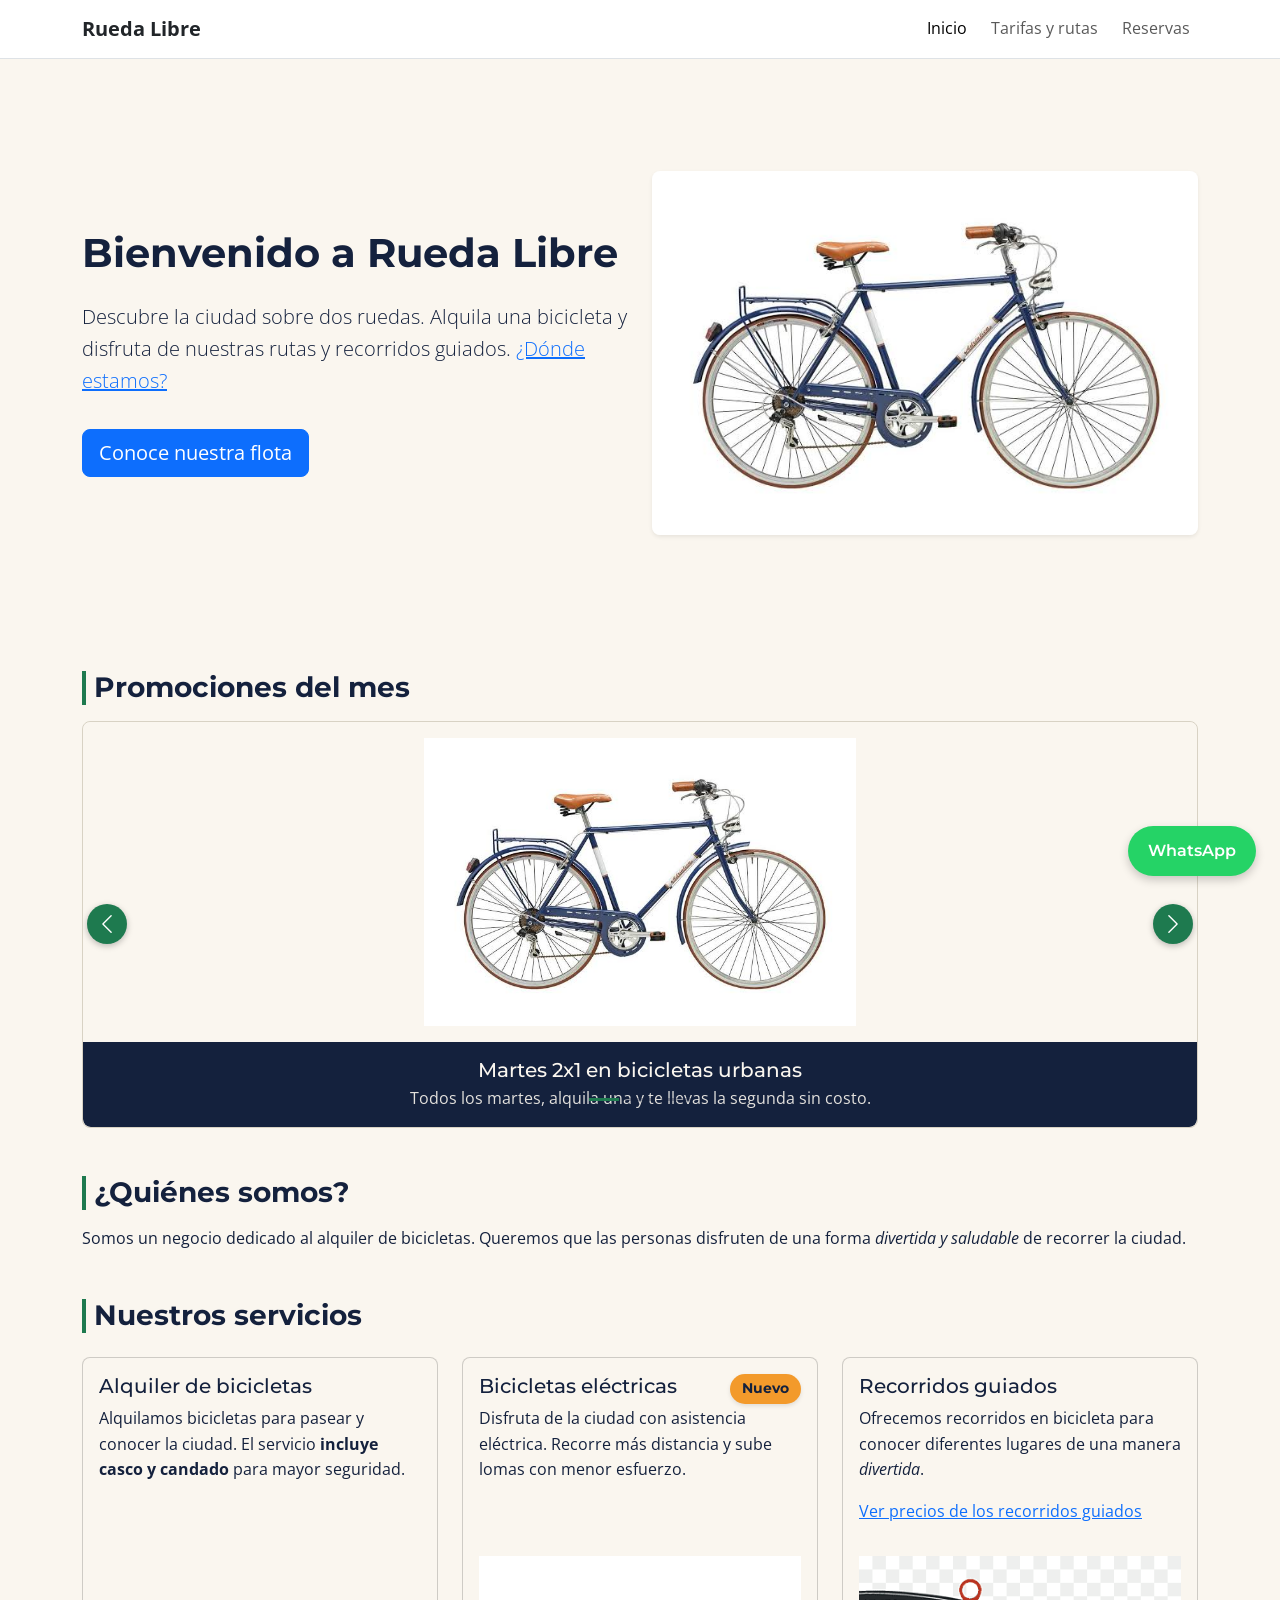
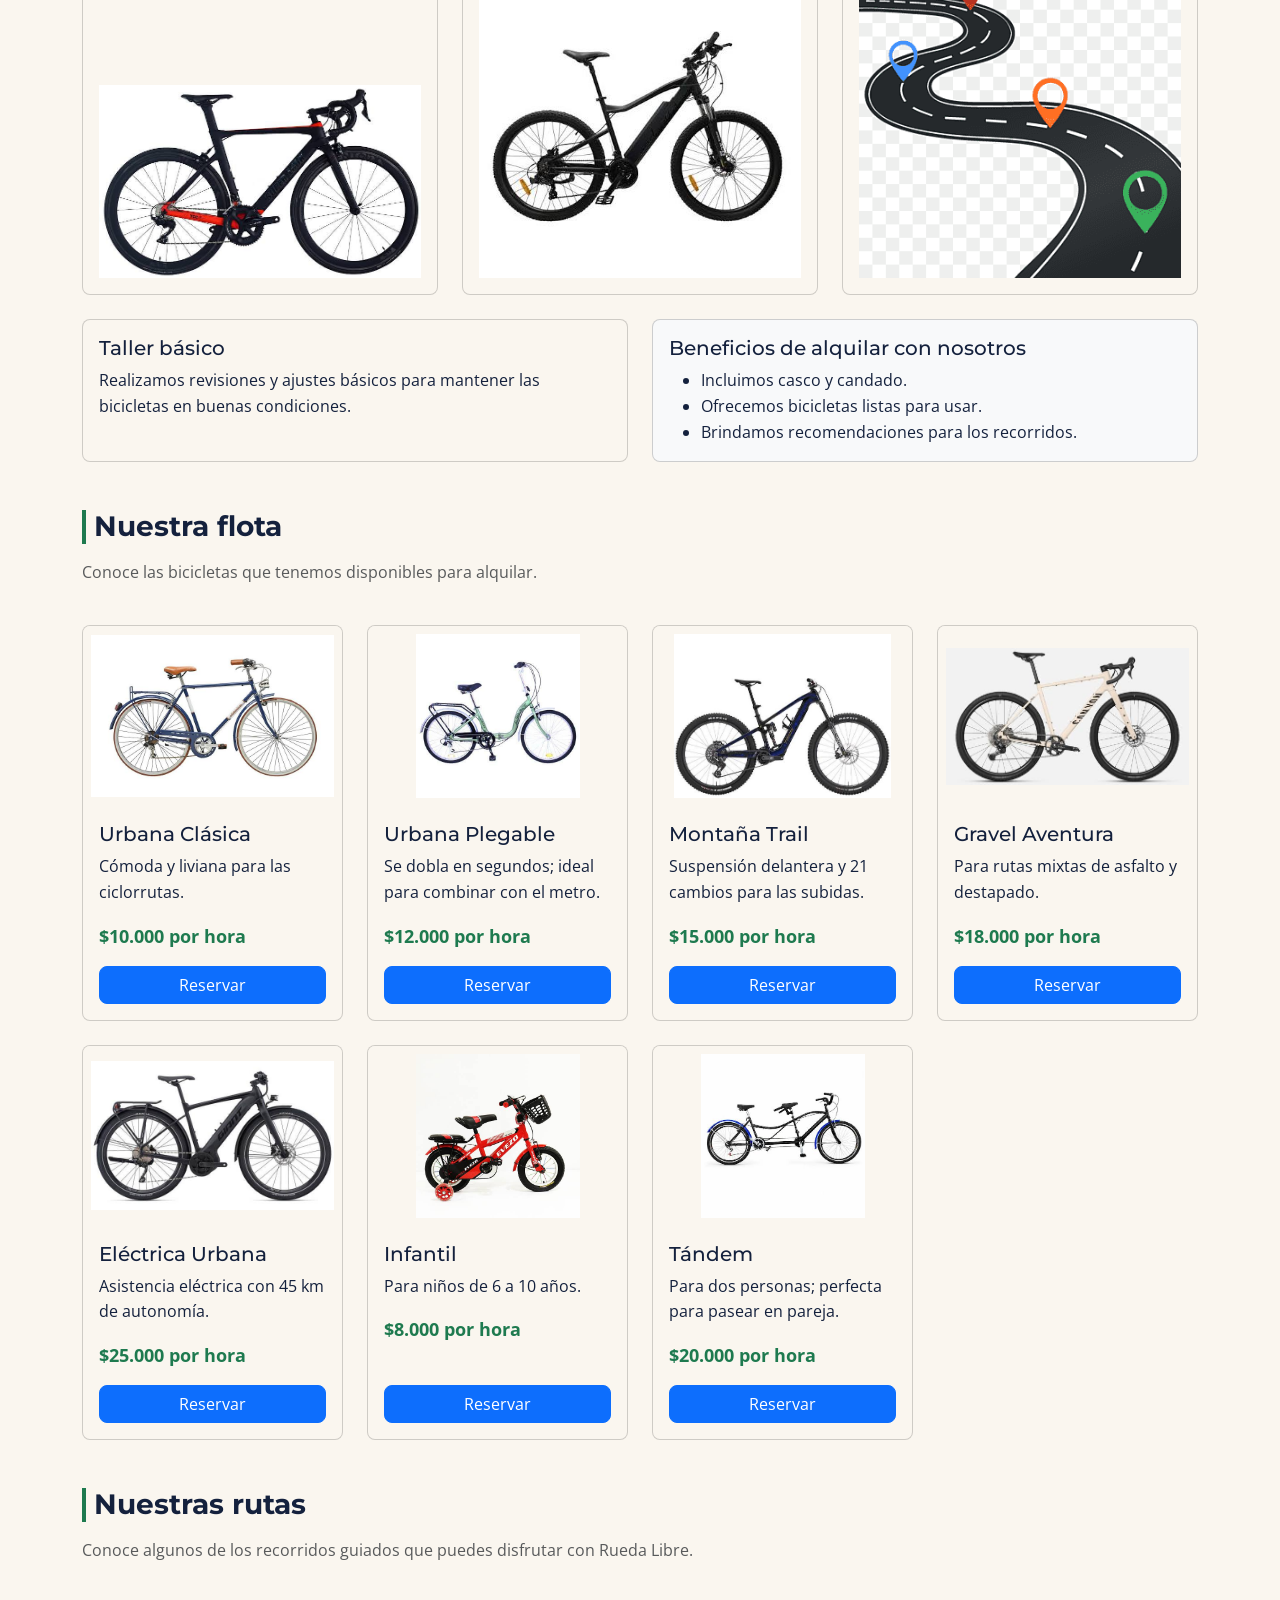
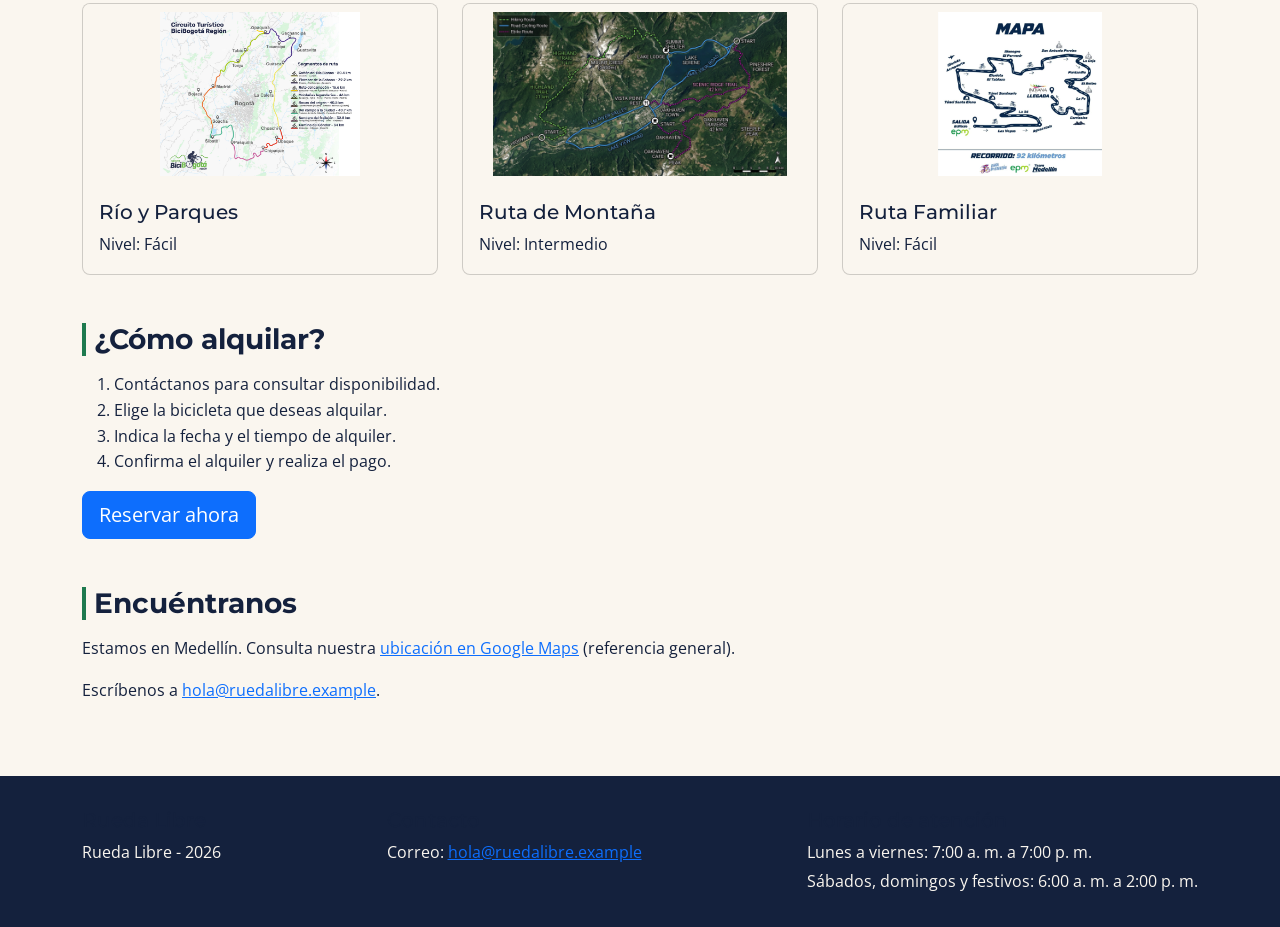
==== commit 0a5be001: "feat: Agrega carrusel de promociones" ====
--- a/index.html
+++ b/index.html
@@ -20,7 +20,7 @@
 
     <a href="#contenido-principal" class="visually-hidden-focusable">Saltar al contenido principal</a>
 
-    <!-- NAVBAR COLAPSABLE (Reto 9 Sem.2) -->
+    <!-- NAVBAR COLAPSABLE -->
     <nav class="navbar navbar-expand-lg bg-white border-bottom" aria-label="Navegación principal">
         <div class="container">
             <a class="navbar-brand fw-bold text-dark" href="index.html">Rueda Libre</a>
@@ -69,6 +69,65 @@
             </div>
         </section>
 
+        <!-- CARRUSEL DE PROMOCIONES (Reto 10 Sem.2) -->
+        <section class="mb-5">
+            <h2 class="h3 rl-titulo-seccion">Promociones del mes</h2>
+
+            <div id="carruselPromociones" class="carousel slide rl-carrusel" data-bs-ride="carousel">
+                <!-- Indicadores -->
+                <div class="carousel-indicators">
+                    <button type="button" data-bs-target="#carruselPromociones" data-bs-slide-to="0"
+                            class="active" aria-current="true" aria-label="Promoción 1 de 3"></button>
+                    <button type="button" data-bs-target="#carruselPromociones" data-bs-slide-to="1"
+                            aria-label="Promoción 2 de 3"></button>
+                    <button type="button" data-bs-target="#carruselPromociones" data-bs-slide-to="2"
+                            aria-label="Promoción 3 de 3"></button>
+                </div>
+
+                <!-- Slides -->
+                <div class="carousel-inner rounded">
+                    <div class="carousel-item active">
+                        <img src="img/urbana_clasica.jpeg" class="d-block w-100 rl-carrusel-img"
+                             alt="Bicicleta urbana clásica para la promoción martes 2x1">
+                        <div class="rl-carrusel-texto">
+                            <h3 class="h5 mb-1">Martes 2x1 en bicicletas urbanas</h3>
+                            <p class="mb-0">Todos los martes, alquila una y te llevas la segunda sin costo.</p>
+                        </div>
+                    </div>
+
+                    <div class="carousel-item">
+                        <img src="img/electrica_urbana.jpeg" class="d-block w-100 rl-carrusel-img"
+                             alt="Bicicleta eléctrica urbana en promoción de lunes a jueves">
+                        <div class="rl-carrusel-texto">
+                            <h3 class="h5 mb-1">20 % de descuento en eléctricas</h3>
+                            <p class="mb-0">De lunes a jueves en todas nuestras bicicletas eléctricas.</p>
+                        </div>
+                    </div>
+
+                    <div class="carousel-item">
+                        <img src="img/ruta_familiar.jpeg" class="d-block w-100 rl-carrusel-img"
+                             alt="Grupo familiar en recorrido guiado para celebrar cumpleaños">
+                        <div class="rl-carrusel-texto">
+                            <h3 class="h5 mb-1">Si cumples años, el recorrido es gratis</h3>
+                            <p class="mb-0">Celebra tu cumpleaños pedaleando: recorrido guiado sin costo.</p>
+                        </div>
+                    </div>
+                </div>
+
+                <!-- Controles con texto para lectores de pantalla -->
+                <button class="carousel-control-prev" type="button"
+                        data-bs-target="#carruselPromociones" data-bs-slide="prev">
+                    <span class="carousel-control-prev-icon" aria-hidden="true"></span>
+                    <span class="visually-hidden">Promoción anterior</span>
+                </button>
+                <button class="carousel-control-next" type="button"
+                        data-bs-target="#carruselPromociones" data-bs-slide="next">
+                    <span class="carousel-control-next-icon" aria-hidden="true"></span>
+                    <span class="visually-hidden">Siguiente promoción</span>
+                </button>
+            </div>
+        </section>
+
         <!-- ¿QUIÉNES SOMOS? -->
         <section class="mb-5">
             <h2 class="h3 mb-3 rl-titulo-seccion">¿Quiénes somos?</h2>
@@ -81,156 +140,186 @@
 
             <div class="row g-4">
                 <div class="col-12 col-md-6 col-lg-4">
-                    <article class="h-100 mb-0">
-                        <h3>Alquiler de bicicletas</h3>
-                        <p>Alquilamos bicicletas para pasear y conocer la ciudad. El servicio <strong>incluye casco y candado</strong> para mayor seguridad.</p>
-                        <img src="img/bicicleta.jpeg" width="400" alt="Bicicleta disponible para alquilar" class="img-fluid">
+                    <article class="card h-100">
+                        <div class="card-body">
+                            <h3 class="card-title h5">Alquiler de bicicletas</h3>
+                            <p class="card-text">Alquilamos bicicletas para pasear y conocer la ciudad. El servicio <strong>incluye casco y candado</strong> para mayor seguridad.</p>
+                        </div>
+                        <img src="img/bicicleta.jpeg" width="400" alt="Bicicleta disponible para alquilar" class="card-img-bottom img-fluid p-3">
                     </article>
                 </div>
 
                 <div class="col-12 col-md-6 col-lg-4">
-                    <article class="tarjeta-con-etiqueta h-100 mb-0">
+                    <article class="card h-100 tarjeta-con-etiqueta">
                         <span class="etiqueta-nuevo">Nuevo</span>
-                        <h3>Bicicletas eléctricas</h3>
-                        <p>Disfruta de la ciudad con asistencia eléctrica. Recorre más distancia y sube lomas con menor esfuerzo.</p>
-                        <img src="img/bici_electrica.jpeg" width="400" alt="Bicicleta eléctrica disponible para alquilar" class="img-fluid">
+                        <div class="card-body">
+                            <h3 class="card-title h5">Bicicletas eléctricas</h3>
+                            <p class="card-text">Disfruta de la ciudad con asistencia eléctrica. Recorre más distancia y sube lomas con menor esfuerzo.</p>
+                        </div>
+                        <img src="img/bici_electrica.jpeg" width="400" alt="Bicicleta eléctrica disponible para alquilar" class="card-img-bottom img-fluid p-3">
                     </article>
                 </div>
 
                 <div class="col-12 col-md-6 col-lg-4">
-                    <article class="h-100 mb-0">
-                        <h3>Recorridos guiados</h3>
-                        <p>Ofrecemos recorridos en bicicleta para conocer diferentes lugares de una manera <em>divertida</em>.</p>
-                        <img src="img/ruta.png" width="400" alt="Ruta para bicicletas" class="img-fluid">
-                        <p class="mt-2"><a href="paginas/tarifas.html#recorridos">Ver precios de los recorridos guiados</a></p>
+                    <article class="card h-100">
+                        <div class="card-body">
+                            <h3 class="card-title h5">Recorridos guiados</h3>
+                            <p class="card-text">Ofrecemos recorridos en bicicleta para conocer diferentes lugares de una manera <em>divertida</em>.</p>
+                            <p class="card-text mt-2"><a href="paginas/tarifas.html#recorridos">Ver precios de los recorridos guiados</a></p>
+                        </div>
+                        <img src="img/ruta.png" width="400" alt="Ruta para bicicletas" class="card-img-bottom img-fluid p-3">
                     </article>
                 </div>
 
                 <div class="col-12 col-md-6 col-lg-6">
-                    <article class="h-100 mb-0">
-                        <h3>Taller básico</h3>
-                        <p>Realizamos revisiones y ajustes básicos para mantener las bicicletas en buenas condiciones.</p>
+                    <article class="card h-100">
+                        <div class="card-body">
+                            <h3 class="card-title h5">Taller básico</h3>
+                            <p class="card-text mb-0">Realizamos revisiones y ajustes básicos para mantener las bicicletas en buenas condiciones.</p>
+                        </div>
                     </article>
                 </div>
 
                 <div class="col-12 col-md-6 col-lg-6">
-                    <article class="h-100 mb-0 bg-light">
-                        <h3 class="h4">Beneficios de alquilar con nosotros</h3>
-                        <ul class="mb-0">
-                            <li>Incluimos casco y candado.</li>
-                            <li>Ofrecemos bicicletas listas para usar.</li>
-                            <li>Brindamos recomendaciones para los recorridos.</li>
-                        </ul>
-                    </article>
-                </div>
-            </div>
-        </section>
-
-        <!-- NUESTRA FLOTA -->
+                    <article class="card h-100 bg-light">
+                        <div class="card-body">
+                            <h3 class="card-title h5">Beneficios de alquilar con nosotros</h3>
+                            <ul class="mb-0">
+                                <li>Incluimos casco y candado.</li>
+                                <li>Ofrecemos bicicletas listas para usar.</li>
+                                <li>Brindamos recomendaciones para los recorridos.</li>
+                            </ul>
+                        </div>
+                    </article>
+                </div>
+            </div>
+        </section>
+
+        <!-- NUESTRA FLOTA (cards Bootstrap - Reto 10) -->
         <section id="flota" class="mb-5">
             <h2 class="h3 rl-titulo-seccion">Nuestra flota</h2>
             <p class="text-muted">Conoce las bicicletas que tenemos disponibles para alquilar.</p>
 
             <div class="row g-4 mt-2">
-                <div class="col-12 col-sm-6 col-lg-4">
-                    <article class="tarjeta-bicicleta h-100">
-                        <img src="img/urbana_clasica.jpeg" alt="Bicicleta Urbana Clásica">
-                        <h3>Urbana Clásica</h3>
-                        <p>Cómoda y liviana para las ciclorrutas.</p>
-                        <p class="precio">$10.000 por hora</p>
-                        <a href="paginas/reservas.html" class="btn btn-primary mt-auto">Reservar</a>
-                    </article>
-                </div>
-
-                <div class="col-12 col-sm-6 col-lg-4">
-                    <article class="tarjeta-bicicleta h-100">
-                        <img src="img/urbana_plegable.jpeg" alt="Bicicleta Urbana Plegable">
-                        <h3>Urbana Plegable</h3>
-                        <p>Se dobla en segundos; ideal para combinar con el metro.</p>
-                        <p class="precio">$12.000 por hora</p>
-                        <a href="paginas/reservas.html" class="btn btn-primary mt-auto">Reservar</a>
-                    </article>
-                </div>
-
-                <div class="col-12 col-sm-6 col-lg-4">
-                    <article class="tarjeta-bicicleta h-100">
-                        <img src="img/montana_trail.jpeg" alt="Bicicleta Montaña Trail">
-                        <h3>Montaña Trail</h3>
-                        <p>Suspensión delantera y 21 cambios para las subidas.</p>
-                        <p class="precio">$15.000 por hora</p>
-                        <a href="paginas/reservas.html" class="btn btn-primary mt-auto">Reservar</a>
-                    </article>
-                </div>
-
-                <div class="col-12 col-sm-6 col-lg-4">
-                    <article class="tarjeta-bicicleta h-100">
-                        <img src="img/gravel_aventura.jpeg" alt="Bicicleta Gravel Aventura">
-                        <h3>Gravel Aventura</h3>
-                        <p>Para rutas mixtas de asfalto y destapado.</p>
-                        <p class="precio">$18.000 por hora</p>
-                        <a href="paginas/reservas.html" class="btn btn-primary mt-auto">Reservar</a>
-                    </article>
-                </div>
-
-                <div class="col-12 col-sm-6 col-lg-4">
-                    <article class="tarjeta-bicicleta h-100">
-                        <img src="img/electrica_urbana.jpeg" alt="Bicicleta Eléctrica Urbana">
-                        <h3>Eléctrica Urbana</h3>
-                        <p>Asistencia eléctrica con 45 km de autonomía.</p>
-                        <p class="precio">$25.000 por hora</p>
-                        <a href="paginas/reservas.html" class="btn btn-primary mt-auto">Reservar</a>
-                    </article>
-                </div>
-
-                <div class="col-12 col-sm-6 col-lg-4">
-                    <article class="tarjeta-bicicleta h-100">
-                        <img src="img/bicicleta_infantil.jpeg" alt="Bicicleta Infantil">
-                        <h3>Infantil</h3>
-                        <p>Para niños de 6 a 10 años.</p>
-                        <p class="precio">$8.000 por hora</p>
-                        <a href="paginas/reservas.html" class="btn btn-primary mt-auto">Reservar</a>
-                    </article>
-                </div>
-
-                <div class="col-12 col-sm-6 col-lg-4">
-                    <article class="tarjeta-bicicleta h-100">
-                        <img src="img/bicicleta_tandem.jpeg" alt="Bicicleta Tándem para dos personas">
-                        <h3>Tándem</h3>
-                        <p>Para dos personas; perfecta para pasear en pareja.</p>
-                        <p class="precio">$20.000 por hora</p>
-                        <a href="paginas/reservas.html" class="btn btn-primary mt-auto">Reservar</a>
-                    </article>
-                </div>
-            </div>
-        </section>
-
-        <!-- GALERÍA DE RUTAS -->
+                <div class="col-12 col-sm-6 col-lg-4 col-xl-3">
+                    <article class="card h-100">
+                        <img src="img/urbana_clasica.jpeg" class="card-img-top rl-card-img" alt="Bicicleta Urbana Clásica">
+                        <div class="card-body d-flex flex-column">
+                            <h3 class="card-title h5">Urbana Clásica</h3>
+                            <p class="card-text">Cómoda y liviana para las ciclorrutas.</p>
+                            <p class="precio fw-bold mb-3">$10.000 por hora</p>
+                            <a href="paginas/reservas.html" class="btn btn-primary mt-auto">Reservar</a>
+                        </div>
+                    </article>
+                </div>
+
+                <div class="col-12 col-sm-6 col-lg-4 col-xl-3">
+                    <article class="card h-100">
+                        <img src="img/urbana_plegable.jpeg" class="card-img-top rl-card-img" alt="Bicicleta Urbana Plegable">
+                        <div class="card-body d-flex flex-column">
+                            <h3 class="card-title h5">Urbana Plegable</h3>
+                            <p class="card-text">Se dobla en segundos; ideal para combinar con el metro.</p>
+                            <p class="precio fw-bold mb-3">$12.000 por hora</p>
+                            <a href="paginas/reservas.html" class="btn btn-primary mt-auto">Reservar</a>
+                        </div>
+                    </article>
+                </div>
+
+                <div class="col-12 col-sm-6 col-lg-4 col-xl-3">
+                    <article class="card h-100">
+                        <img src="img/montana_trail.jpeg" class="card-img-top rl-card-img" alt="Bicicleta Montaña Trail">
+                        <div class="card-body d-flex flex-column">
+                            <h3 class="card-title h5">Montaña Trail</h3>
+                            <p class="card-text">Suspensión delantera y 21 cambios para las subidas.</p>
+                            <p class="precio fw-bold mb-3">$15.000 por hora</p>
+                            <a href="paginas/reservas.html" class="btn btn-primary mt-auto">Reservar</a>
+                        </div>
+                    </article>
+                </div>
+
+                <div class="col-12 col-sm-6 col-lg-4 col-xl-3">
+                    <article class="card h-100">
+                        <img src="img/gravel_aventura.jpeg" class="card-img-top rl-card-img" alt="Bicicleta Gravel Aventura">
+                        <div class="card-body d-flex flex-column">
+                            <h3 class="card-title h5">Gravel Aventura</h3>
+                            <p class="card-text">Para rutas mixtas de asfalto y destapado.</p>
+                            <p class="precio fw-bold mb-3">$18.000 por hora</p>
+                            <a href="paginas/reservas.html" class="btn btn-primary mt-auto">Reservar</a>
+                        </div>
+                    </article>
+                </div>
+
+                <div class="col-12 col-sm-6 col-lg-4 col-xl-3">
+                    <article class="card h-100">
+                        <img src="img/electrica_urbana.jpeg" class="card-img-top rl-card-img" alt="Bicicleta Eléctrica Urbana">
+                        <div class="card-body d-flex flex-column">
+                            <h3 class="card-title h5">Eléctrica Urbana</h3>
+                            <p class="card-text">Asistencia eléctrica con 45 km de autonomía.</p>
+                            <p class="precio fw-bold mb-3">$25.000 por hora</p>
+                            <a href="paginas/reservas.html" class="btn btn-primary mt-auto">Reservar</a>
+                        </div>
+                    </article>
+                </div>
+
+                <div class="col-12 col-sm-6 col-lg-4 col-xl-3">
+                    <article class="card h-100">
+                        <img src="img/bicicleta_infantil.jpeg" class="card-img-top rl-card-img" alt="Bicicleta Infantil">
+                        <div class="card-body d-flex flex-column">
+                            <h3 class="card-title h5">Infantil</h3>
+                            <p class="card-text">Para niños de 6 a 10 años.</p>
+                            <p class="precio fw-bold mb-3">$8.000 por hora</p>
+                            <a href="paginas/reservas.html" class="btn btn-primary mt-auto">Reservar</a>
+                        </div>
+                    </article>
+                </div>
+
+                <div class="col-12 col-sm-6 col-lg-4 col-xl-3">
+                    <article class="card h-100">
+                        <img src="img/bicicleta_tandem.jpeg" class="card-img-top rl-card-img" alt="Bicicleta Tándem para dos personas">
+                        <div class="card-body d-flex flex-column">
+                            <h3 class="card-title h5">Tándem</h3>
+                            <p class="card-text">Para dos personas; perfecta para pasear en pareja.</p>
+                            <p class="precio fw-bold mb-3">$20.000 por hora</p>
+                            <a href="paginas/reservas.html" class="btn btn-primary mt-auto">Reservar</a>
+                        </div>
+                    </article>
+                </div>
+            </div>
+        </section>
+
+        <!-- GALERÍA DE RUTAS (cards Bootstrap - Reto 10) -->
         <section id="rutas" class="mb-5">
             <h2 class="h3 rl-titulo-seccion">Nuestras rutas</h2>
             <p class="text-muted">Conoce algunos de los recorridos guiados que puedes disfrutar con Rueda Libre.</p>
 
             <div class="row g-4 mt-2">
                 <div class="col-12 col-md-4">
-                    <article class="tarjeta-ruta h-100">
-                        <img src="img/ruta_urbana.jpg" alt="Recorrido en bicicleta por la ciudad">
-                        <h3>Río y Parques</h3>
-                        <p>Nivel: Fácil</p>
+                    <article class="card h-100">
+                        <img src="img/ruta_urbana.jpg" class="card-img-top rl-card-img" alt="Recorrido en bicicleta por la ciudad">
+                        <div class="card-body">
+                            <h3 class="card-title h5">Río y Parques</h3>
+                            <p class="card-text mb-0">Nivel: Fácil</p>
+                        </div>
                     </article>
                 </div>
 
                 <div class="col-12 col-md-4">
-                    <article class="tarjeta-ruta h-100">
-                        <img src="img/ruta_montana.png" alt="Recorrido en bicicleta por la montaña">
-                        <h3>Ruta de Montaña</h3>
-                        <p>Nivel: Intermedio</p>
+                    <article class="card h-100">
+                        <img src="img/ruta_montana.png" class="card-img-top rl-card-img" alt="Recorrido en bicicleta por la montaña">
+                        <div class="card-body">
+                            <h3 class="card-title h5">Ruta de Montaña</h3>
+                            <p class="card-text mb-0">Nivel: Intermedio</p>
+                        </div>
                     </article>
                 </div>
 
                 <div class="col-12 col-md-4">
-                    <article class="tarjeta-ruta h-100">
-                        <img src="img/ruta_familiar.jpeg" alt="Recorrido familiar en bicicleta">
-                        <h3>Ruta Familiar</h3>
-                        <p>Nivel: Fácil</p>
+                    <article class="card h-100">
+                        <img src="img/ruta_familiar.jpeg" class="card-img-top rl-card-img" alt="Recorrido familiar en bicicleta">
+                        <div class="card-body">
+                            <h3 class="card-title h5">Ruta Familiar</h3>
+                            <p class="card-text mb-0">Nivel: Fácil</p>
+                        </div>
                     </article>
                 </div>
             </div>
@@ -281,7 +370,7 @@
         WhatsApp
     </a>
 
-    <!-- Bootstrap JS Bundle (integrity OFICIAL corregido) -->
+    <!-- Bootstrap JS Bundle (integrity OFICIAL) -->
     <script src="https://cdn.jsdelivr.net/npm/bootstrap@5.3.3/dist/js/bootstrap.bundle.min.js" integrity="sha384-YvpcrYf0tY3lHB60NNkmXc5s9fDVZLESaAA55NDzOxhy9GkcIdslK1eN7N6jIeHz" crossorigin="anonymous"></script>
 </body>
 </html>
--- a/css/styles.css
+++ b/css/styles.css
@@ -11,9 +11,9 @@
    - Sin !important: los conflictos con Bootstrap se resuelven
      por orden de carga y especificidad.
    - Las secciones 8, 9, 10, 11 y 12 conservan (comentadas) las
-     soluciones de layout en CSS propio de la Semana 2, retos 2-4.
-     Hoy Bootstrap las resuelve con su grid; se dejan como
-     referencia de aprendizaje.
+     soluciones de layout en CSS propio de la Semana 2, retos 1-4,
+     que Bootstrap ya resuelve hoy. Se dejan como referencia de
+     aprendizaje para la bitácora.
    ========================================== */
 
 
@@ -117,14 +117,20 @@
 
 /* ==========================================
    2. ENCABEZADO Y NAVEGACIÓN (mobile-first)
-   ========================================== */
+   ==========================================
+   REFERENCIA (Semana 2, Reto 1): hoy la navegación
+   se resuelve con la navbar colapsable de Bootstrap
+   (Semana 2, Reto 9). Estas reglas describen la
+   solución anterior con Flexbox propio y se conservan
+   comentadas como documentación para la bitácora.
+
 header {
     background-color: var(--color-card-bg);
     padding: var(--spacing-md);
     border-bottom: 1px solid var(--color-border);
 
     display: flex;
-    flex-direction: column;      /* móvil: marca arriba, menú debajo */
+    flex-direction: column;
     align-items: center;
     gap: var(--spacing-sm);
 }
@@ -144,14 +150,13 @@
 
     display: flex;
     flex-direction: row;
-    justify-content: center;     /* móvil: menú centrado */
+    justify-content: center;
     align-items: center;
     flex-wrap: wrap;
     gap: var(--spacing-md);
     width: 100%;
 }
 
-/* Tablet: recupera distribución del MiniReto 1 (marca y menú en extremos) */
 @media (min-width: 768px) {
     header {
         flex-direction: row;
@@ -177,7 +182,7 @@
     transition: background-color 0.2s ease, color 0.2s ease;
 }
 
-/* Especificidad: #menu a.activo = (1,1,1) vence a #menu a = (1,0,1) y a .activo = (0,1,0) */
+// Especificidad: #menu a.activo = (1,1,1) vence a #menu a = (1,0,1) y a .activo = (0,1,0)
 #menu a.activo {
     color: var(--verde-ruta);
     font-weight: 600;
@@ -193,6 +198,7 @@
     outline: 3px solid var(--color-accent);
     outline-offset: 2px;
 }
+   ========================================== */
 
 
 /* ==========================================
@@ -209,18 +215,17 @@
 
 
 /* ==========================================
-   4. COMPONENTES (TARJETAS, TABLAS Y BOTONES)
-   ========================================== */
-article {
-    background-color: var(--color-card-bg);
-    border: 1px solid var(--color-border);
-    border-radius: 8px;
-    padding: var(--spacing-lg);
-    margin-bottom: var(--spacing-lg);
-    box-shadow: 0 1px 3px rgba(0, 0, 0, 0.05);
-}
-
-/* Tarjeta con etiqueta posicionada (Reto 12 Sem.1) */
+   4. COMPONENTES (TABLAS Y BOTONES)
+   ==========================================
+   Nota: los bloques de tarjetas propias (.tarjeta-bicicleta,
+   .tarjeta-ruta, .grid-flota, .galeria-rutas) se eliminaron
+   en el Reto 10 Sem.2 porque hoy la flota y las rutas se
+   resuelven con el componente card de Bootstrap.
+   El selector global `article` y `article img` también se
+   eliminaron porque ahora todo usa card / card-body.
+   ========================================== */
+
+/* Etiqueta "Nuevo" sobre cards (Reto 12 Sem.1) */
 .tarjeta-con-etiqueta {
     position: relative;
 }
@@ -237,18 +242,7 @@
     padding: 0.25rem 0.75rem;
     border-radius: 50px;
     box-shadow: 0 2px 4px rgba(0, 0, 0, 0.1);
-}
-
-article img {
-    width: 100%;
-    max-width: 280px;
-    height: auto;
-    border-radius: 6px;
-    margin-top: var(--spacing-sm);
-    margin-bottom: var(--spacing-sm);
-    display: block;
-    margin-left: auto;
-    margin-right: auto;
+    z-index: 2;
 }
 
 /* Tablas generales */
@@ -443,7 +437,12 @@
 
 /* ==========================================
    7. PIE DE PÁGINA (mobile-first)
-   ========================================== */
+   ==========================================
+   REFERENCIA (Semana 2, Reto 1): la versión con
+   Flexbox propio está comentada abajo; hoy el pie
+   se resuelve con utilidades de Bootstrap y la clase
+   propia .rl-footer. Se conserva como documentación.
+
 footer {
     background-color: var(--color-secondary);
     color: var(--blanco);
@@ -451,13 +450,12 @@
     margin-top: var(--spacing-xl);
 
     display: flex;
-    flex-direction: column;      /* móvil: bloques apilados */
+    flex-direction: column;
     gap: var(--spacing-lg);
 }
 
 footer > div { flex: 1 1 220px; }
 
-/* Tablet/escritorio: tres bloques en fila alineados arriba */
 @media (min-width: 768px) {
     footer {
         flex-direction: row;
@@ -484,22 +482,17 @@
 footer a:hover {
     text-decoration: underline;
 }
-
-/* Clase propia complementaria de Bootstrap (Reto 12 Sem.2) */
-.rl-footer {
-    background-color: var(--azul-noche);
-    color: var(--crema);
-    padding: var(--spacing-lg);
-}
+   ========================================== */
 
 
 /* ==========================================
    8. NUESTRA FLOTA - GRID Y FLEXBOX
    ==========================================
    REFERENCIA (Semana 2, Reto 2):
-   El sitio actual usa la grilla de Bootstrap (row g-4 + col-*).
-   Se conserva comentado para documentar cómo se resolvía con
-   CSS propio antes de migrar a Bootstrap.
+   Esta sección documenta cómo se construía la flota
+   con CSS Grid + Flexbox antes de migrar a las cards
+   de Bootstrap (Semana 2, Retos 7 y 10). Se conserva
+   comentada como referencia de aprendizaje.
 
 .grid-flota {
     display: grid;
@@ -553,11 +546,9 @@
    9. PORTADA PRINCIPAL CON GRID
    ==========================================
    REFERENCIA (Semana 2, Reto 3):
-   En index.html la portada hoy la resuelve la grilla de Bootstrap.
-   Se conserva comentado por aprendizaje. Además, sobre la
-   versión vigente (grid Bootstrap) se aplica `min-height: 60vh`
-   al contenedor de la portada vía clase propia `.rl-portada`
-   (Reto 11 Sem.1).
+   En index.html la portada hoy la resuelve la grilla
+   de Bootstrap (row + col-lg-6). Se conserva comentado
+   como referencia de aprendizaje.
 
 .portada {
     display: grid;
@@ -591,18 +582,14 @@
 }
    ========================================== */
 
-/* Clase propia complementaria (Reto 12 Sem.2 + Reto 11 Sem.1) */
-.rl-portada {
-    min-height: 60vh;
-}
-
 
 /* ==========================================
    10. GALERÍA DE RUTAS CON GRID
    ==========================================
    REFERENCIA (Semana 2, Reto 3):
-   Hoy se usa `row g-4` + `col-md-4` de Bootstrap en index.html.
-   Se conserva comentado por aprendizaje.
+   Hoy la galería de rutas usa cards dentro de la
+   grilla de Bootstrap (row g-4 + col-md-4). Se
+   conserva comentado como referencia de aprendizaje.
 
 .galeria-rutas {
     display: grid;
@@ -644,8 +631,9 @@
    11. LAYOUT DE RESERVAS CON GRID
    ==========================================
    REFERENCIA (Semana 2, Reto 3):
-   Hoy reservas.html usa `col-12 col-md-8` + `col-12 col-md-4`
-   de Bootstrap. Se conserva comentado por aprendizaje.
+   Hoy reservas.html usa col-12 col-md-8 +
+   col-12 col-md-4 de Bootstrap. Se conserva comentado
+   como referencia de aprendizaje.
 
 .layout-reservas {
     display: grid;
@@ -678,8 +666,9 @@
    12. FILA DE CAMPOS CON FLEXBOX
    ==========================================
    REFERENCIA (Semana 2, Reto 3):
-   Hoy la fila de campos cortos del formulario usa la grilla
-   de Bootstrap (`row g-3` + `col-sm-6`). Se conserva comentado.
+   Hoy la fila de campos cortos del formulario usa
+   row g-3 + col-sm-6 de Bootstrap. Se conserva
+   comentado como referencia de aprendizaje.
 
 .fila-formulario {
     display: flex;
@@ -718,9 +707,10 @@
 
 /* ==========================================
    14. CLASES PROPIAS COMPLEMENTARIAS DE BOOTSTRAP
-   ========================================== */
-/* Se aplican SOBRE clases de Bootstrap, sin reemplazarlas.
-   Cumple Reto 12 Sem.2 (3 clases propias mínimo). */
+   ==========================================
+   Se aplican SOBRE clases de Bootstrap, sin reemplazarlas.
+   Cumple Reto 12 Sem.2 (3 clases propias mínimo).
+   ========================================== */
 
 /* Portada con altura mínima en vh (Reto 11 Sem.1) */
 .rl-portada {
@@ -744,13 +734,121 @@
     padding: var(--spacing-lg);
 }
 
+/* Imagen superior de las cards de flota y rutas (Reto 10 Sem.2) */
+.rl-card-img {
+    height: 180px;
+    object-fit: contain;
+    background-color: var(--crema);
+    padding: var(--spacing-sm);
+}
+
+/* Precio de las cards de flota (usa la variable de marca) */
+.card .precio {
+    color: var(--verde-ruta);
+    font-size: 1.1rem;
+}
+
+/* ==========================================
+   Carrusel de promociones (Reto 10 Sem.2)
+   ========================================== */
+
+/* Contenedor con fondo crema para que las imágenes
+   de producto (fondo blanco) se integren con la marca. */
+.rl-carrusel {
+    background-color: var(--crema);
+    border: 1px solid var(--color-border);
+    border-radius: 8px;
+    overflow: hidden;
+}
+
+/* Imagen del slide: contain para no recortar la bicicleta
+   y altura responsive por breakpoint. */
+.rl-carrusel-img {
+    height: 320px;
+    object-fit: contain;
+    background-color: var(--crema);
+    padding: var(--spacing-md);
+}
+
+/* Bloque de texto sólido debajo de la imagen (no superpuesto),
+   para que siempre sea legible sobre cualquier foto. */
+.rl-carrusel-texto {
+    background-color: var(--azul-noche);
+    color: var(--crema);
+    padding: var(--spacing-md) var(--spacing-lg);
+    text-align: center;
+}
+
+.rl-carrusel-texto h3 {
+    color: var(--crema);
+    margin: 0;
+}
+
+.rl-carrusel-texto p {
+    color: var(--crema);
+    margin: 0;
+    opacity: 0.9;
+}
+
+/* Controles con buen contraste sobre el fondo crema */
+.rl-carrusel .carousel-control-prev,
+.rl-carrusel .carousel-control-next {
+    width: 48px;
+    opacity: 1;
+}
+
+.rl-carrusel .carousel-control-prev-icon,
+.rl-carrusel .carousel-control-next-icon {
+    background-color: var(--verde-ruta);
+    border-radius: 50%;
+    padding: 1.25rem;
+    background-size: 55%;
+    box-shadow: 0 2px 6px rgba(0, 0, 0, 0.25);
+}
+
+.rl-carrusel .carousel-indicators [data-bs-target] {
+    background-color: var(--azul-noche);
+    opacity: 0.35;
+}
+
+.rl-carrusel .carousel-indicators .active {
+    background-color: var(--verde-ruta);
+    opacity: 1;
+}
+
+/* Alturas responsive de la imagen del carrusel */
+@media (max-width: 991.98px) {
+    .rl-carrusel-img {
+        height: 260px;
+    }
+}
+
+@media (max-width: 575.98px) {
+    .rl-carrusel-img {
+        height: 200px;
+        padding: var(--spacing-sm);
+    }
+
+    .rl-carrusel-texto {
+        padding: var(--spacing-sm) var(--spacing-md);
+    }
+
+    .rl-carrusel-texto h3 {
+        font-size: 1rem;
+    }
+
+    .rl-carrusel-texto p {
+        font-size: 0.875rem;
+    }
+}
 
 /* ==========================================
    15. CORRECCIÓN DE RADIO Y CHECKBOX (sin !important)
    ==========================================
    Se sobreescriben solo las propiedades necesarias.
-   Bootstrap carga antes, así que estas reglas ganan por orden
-   de aparición (misma especificidad) sin recurrir a !important.
+   Bootstrap carga antes, así que estas reglas ganan por
+   orden de aparición (misma especificidad) sin recurrir
+   a !important.
    ========================================== */
 .form-check {
     position: relative;
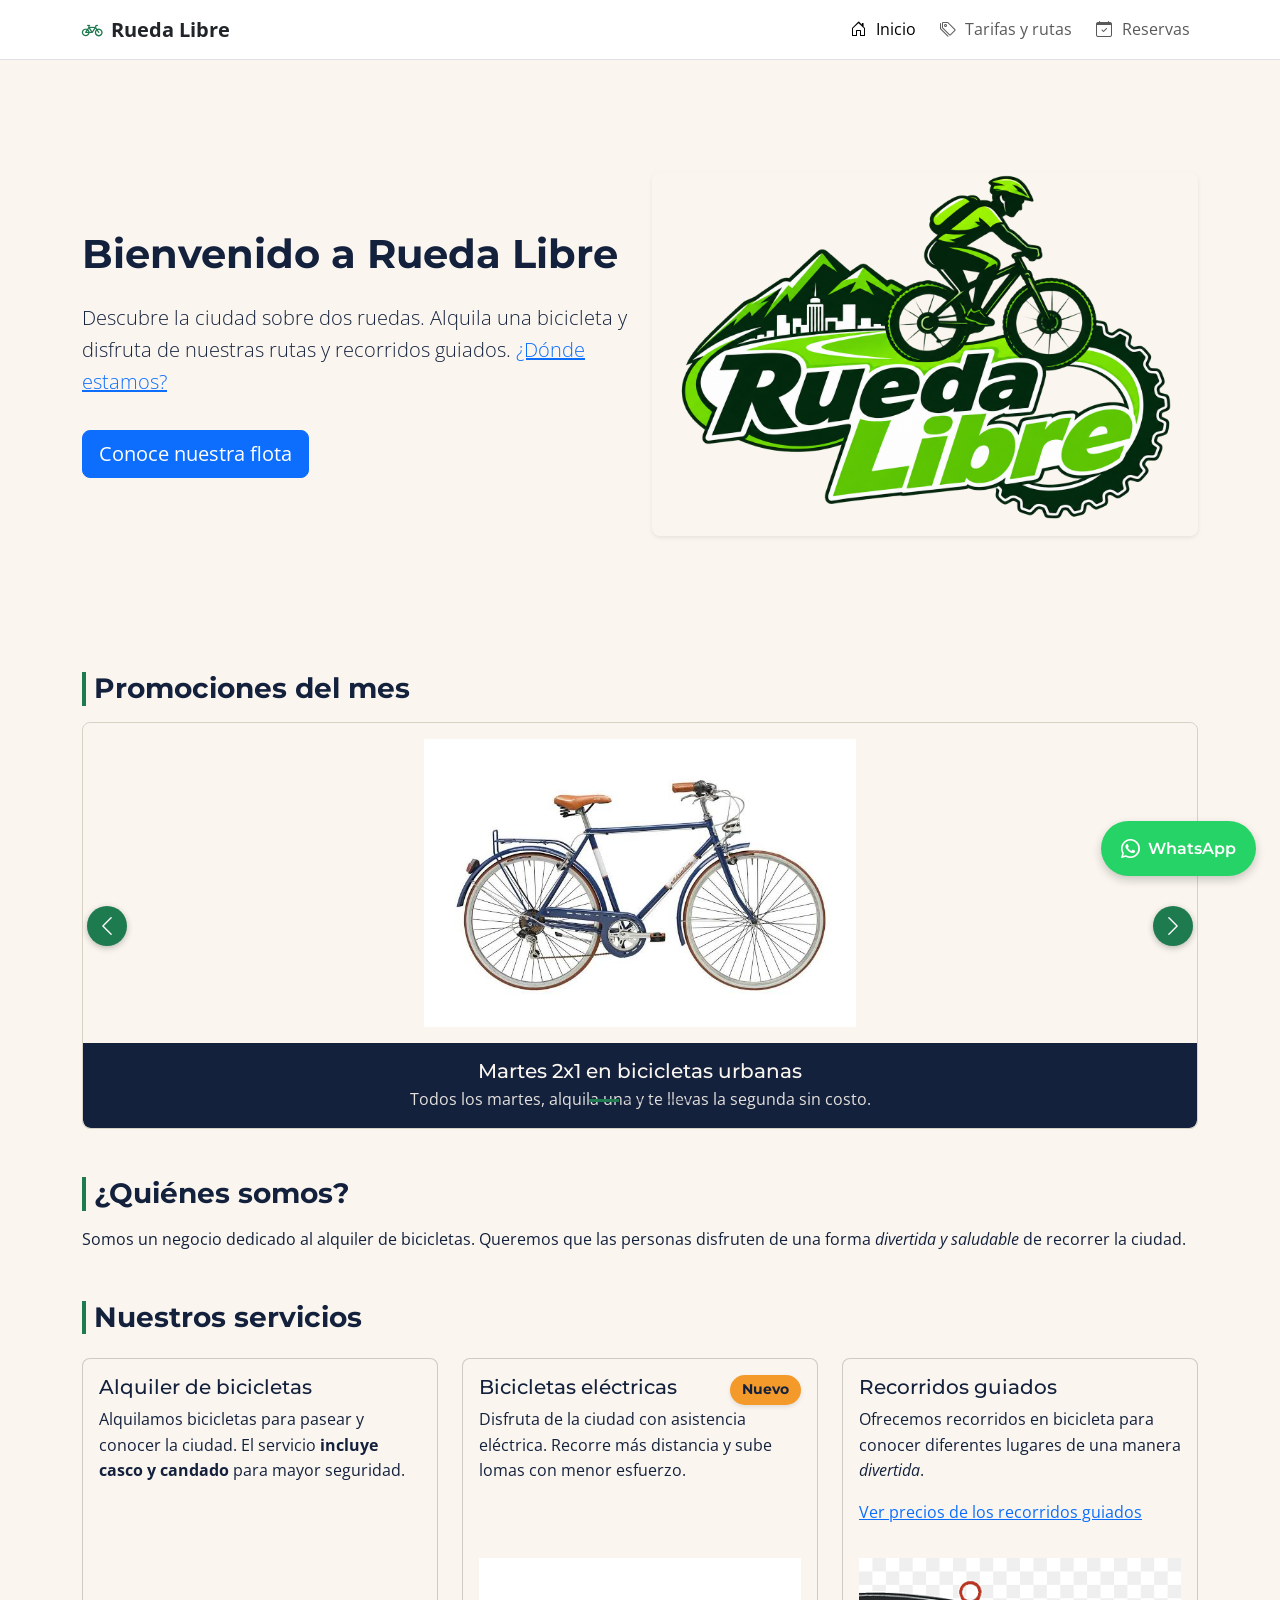
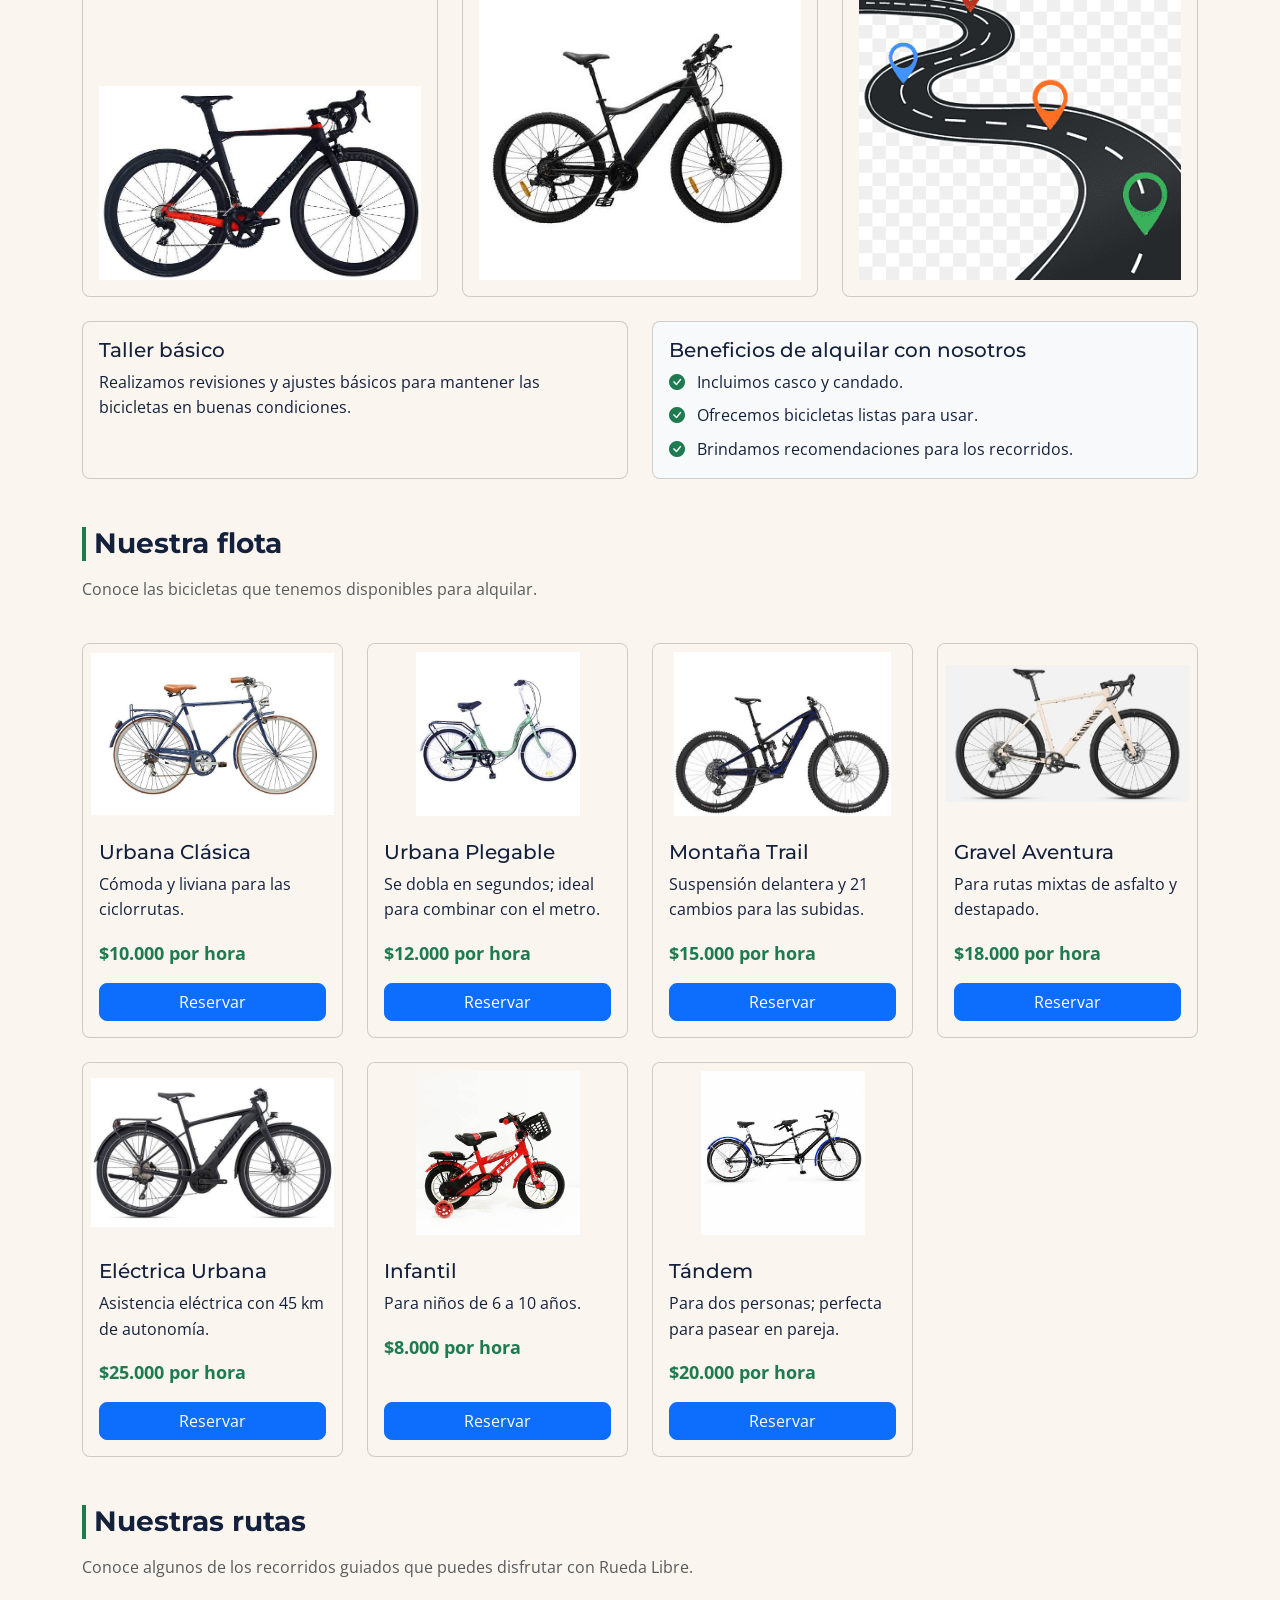
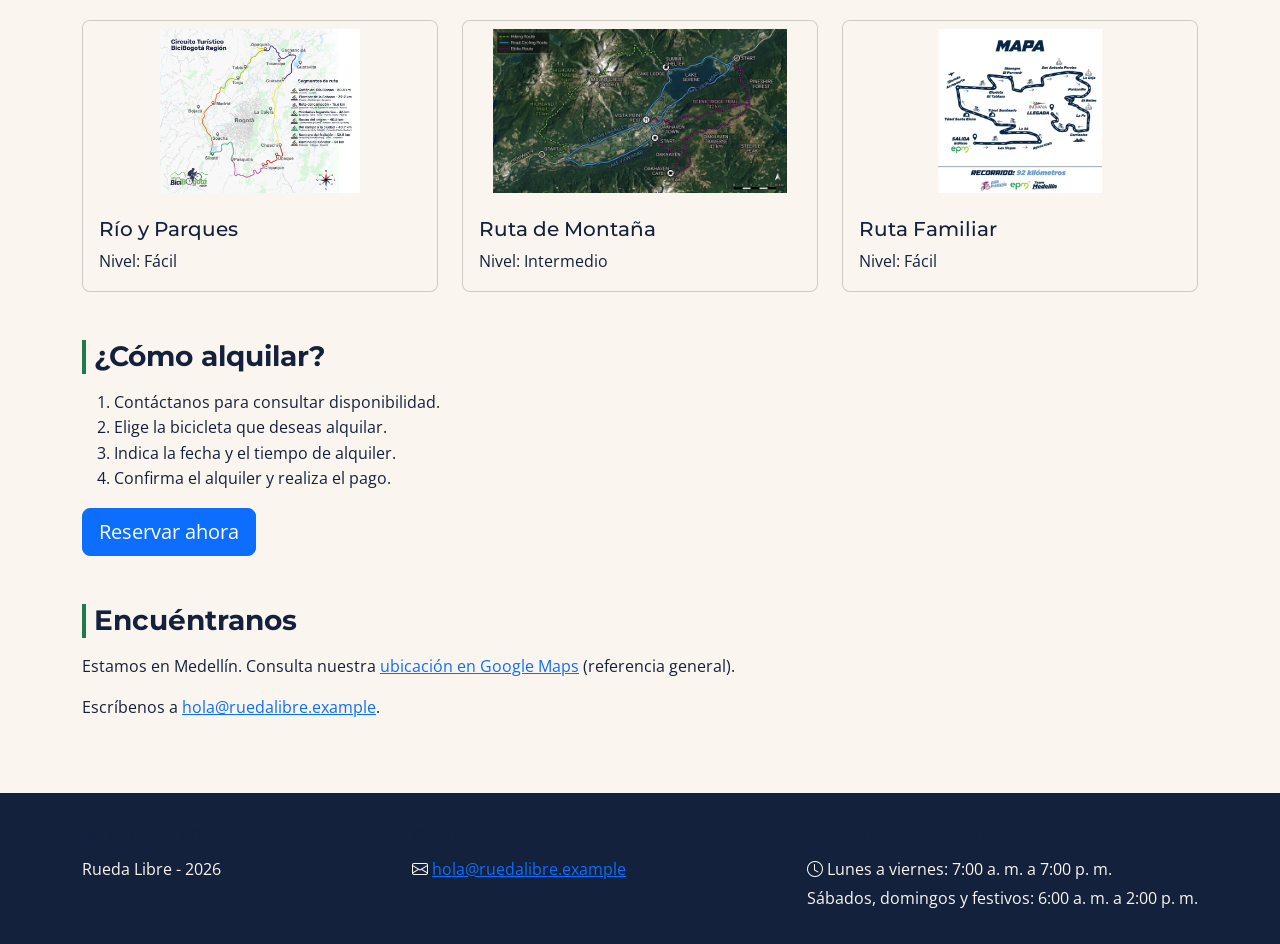
==== commit 108295f3: "feat(v2.0): identidad de marca con Bootstrap Icons y variables --bs-*" ====
--- a/index.html
+++ b/index.html
@@ -12,6 +12,9 @@
 
     <!-- Bootstrap CSS -->
     <link href="https://cdn.jsdelivr.net/npm/bootstrap@5.3.3/dist/css/bootstrap.min.css" rel="stylesheet" integrity="sha384-QWTKZyjpPEjISv5WaRU9OFeRpok6YctnYmDr5pNlyT2bRjXh0JMhjY6hW+ALEwIH" crossorigin="anonymous">
+    
+    <!-- Bootstrap Icons -->
+    <link rel="stylesheet" href="https://cdn.jsdelivr.net/npm/bootstrap-icons@1.11.3/font/bootstrap-icons.min.css">
 
     <!-- Hoja propia DESPUÉS de Bootstrap -->
     <link rel="stylesheet" href="css/styles.css">
@@ -20,30 +23,33 @@
 
     <a href="#contenido-principal" class="visually-hidden-focusable">Saltar al contenido principal</a>
 
-    <!-- NAVBAR COLAPSABLE -->
+    <!-- NAVBAR CON ÍCONOS -->
     <nav class="navbar navbar-expand-lg bg-white border-bottom" aria-label="Navegación principal">
         <div class="container">
-            <a class="navbar-brand fw-bold text-dark" href="index.html">Rueda Libre</a>
-
-            <button class="navbar-toggler" type="button"
-                    data-bs-toggle="collapse"
-                    data-bs-target="#menuPrincipal"
-                    aria-controls="menuPrincipal"
-                    aria-expanded="false"
-                    aria-label="Abrir menú de navegación">
+            <a class="navbar-brand fw-bold text-dark d-flex align-items-center gap-2" href="index.html">
+                <i class="bi bi-bicycle" aria-hidden="true"></i> Rueda Libre
+            </a>
+
+            <button class="navbar-toggler" type="button" data-bs-toggle="collapse" data-bs-target="#menuPrincipal" aria-controls="menuPrincipal" aria-expanded="false" aria-label="Abrir menú de navegación">
                 <span class="navbar-toggler-icon"></span>
             </button>
 
             <div class="collapse navbar-collapse" id="menuPrincipal">
                 <ul class="navbar-nav ms-auto gap-lg-2">
                     <li class="nav-item">
-                        <a class="nav-link active" aria-current="page" href="index.html">Inicio</a>
+                        <a class="nav-link active" aria-current="page" href="index.html">
+                            <i class="bi bi-house-door" aria-hidden="true"></i> Inicio
+                        </a>
                     </li>
                     <li class="nav-item">
-                        <a class="nav-link" href="paginas/tarifas.html">Tarifas y rutas</a>
+                        <a class="nav-link" href="paginas/tarifas.html">
+                            <i class="bi bi-tags" aria-hidden="true"></i> Tarifas y rutas
+                        </a>
                     </li>
                     <li class="nav-item">
-                        <a class="nav-link" href="paginas/reservas.html">Reservas</a>
+                        <a class="nav-link" href="paginas/reservas.html">
+                            <i class="bi bi-calendar-check" aria-hidden="true"></i> Reservas
+                        </a>
                     </li>
                 </ul>
             </div>
@@ -57,71 +63,52 @@
             <div class="portada-texto col-12 col-lg-6 d-flex flex-column align-items-start gap-3">
                 <h1 class="fw-bold">Bienvenido a Rueda Libre</h1>
                 <p class="lead">
-                    Descubre la ciudad sobre dos ruedas. Alquila una bicicleta y disfruta de nuestras
-                    rutas y recorridos guiados.
-                    <a href="#encuentranos">¿Dónde estamos?</a>
+                    Descubre la ciudad sobre dos ruedas. Alquila una bicicleta y disfruta de nuestras rutas y recorridos guiados. <a href="#encuentranos">¿Dónde estamos?</a>
                 </p>
                 <a href="#flota" class="btn btn-primary btn-lg">Conoce nuestra flota</a>
             </div>
             <div class="portada-imagen col-12 col-lg-6 mt-4 mt-lg-0">
-                <img src="img/urbana_clasica.jpeg" width="600"
-                     alt="Bicicleta disponible en Rueda Libre" class="img-fluid rounded shadow-sm">
-            </div>
-        </section>
-
-        <!-- CARRUSEL DE PROMOCIONES (Reto 10 Sem.2) -->
+                <img src="img/logo.png" width="600" alt="Bicicleta disponible en Rueda Libre" class="img-fluid rounded shadow-sm">
+            </div>
+        </section>
+
+        <!-- CARRUSEL DE PROMOCIONES -->
         <section class="mb-5">
             <h2 class="h3 rl-titulo-seccion">Promociones del mes</h2>
-
             <div id="carruselPromociones" class="carousel slide rl-carrusel" data-bs-ride="carousel">
-                <!-- Indicadores -->
                 <div class="carousel-indicators">
-                    <button type="button" data-bs-target="#carruselPromociones" data-bs-slide-to="0"
-                            class="active" aria-current="true" aria-label="Promoción 1 de 3"></button>
-                    <button type="button" data-bs-target="#carruselPromociones" data-bs-slide-to="1"
-                            aria-label="Promoción 2 de 3"></button>
-                    <button type="button" data-bs-target="#carruselPromociones" data-bs-slide-to="2"
-                            aria-label="Promoción 3 de 3"></button>
-                </div>
-
-                <!-- Slides -->
+                    <button type="button" data-bs-target="#carruselPromociones" data-bs-slide-to="0" class="active" aria-current="true" aria-label="Promoción 1 de 3"></button>
+                    <button type="button" data-bs-target="#carruselPromociones" data-bs-slide-to="1" aria-label="Promoción 2 de 3"></button>
+                    <button type="button" data-bs-target="#carruselPromociones" data-bs-slide-to="2" aria-label="Promoción 3 de 3"></button>
+                </div>
                 <div class="carousel-inner rounded">
                     <div class="carousel-item active">
-                        <img src="img/urbana_clasica.jpeg" class="d-block w-100 rl-carrusel-img"
-                             alt="Bicicleta urbana clásica para la promoción martes 2x1">
+                        <img src="img/urbana_clasica.jpeg" class="d-block w-100 rl-carrusel-img" alt="Bicicleta urbana clásica para la promoción martes 2x1">
                         <div class="rl-carrusel-texto">
                             <h3 class="h5 mb-1">Martes 2x1 en bicicletas urbanas</h3>
                             <p class="mb-0">Todos los martes, alquila una y te llevas la segunda sin costo.</p>
                         </div>
                     </div>
-
                     <div class="carousel-item">
-                        <img src="img/electrica_urbana.jpeg" class="d-block w-100 rl-carrusel-img"
-                             alt="Bicicleta eléctrica urbana en promoción de lunes a jueves">
+                        <img src="img/electrica_urbana.jpeg" class="d-block w-100 rl-carrusel-img" alt="Bicicleta eléctrica urbana en promoción de lunes a jueves">
                         <div class="rl-carrusel-texto">
                             <h3 class="h5 mb-1">20 % de descuento en eléctricas</h3>
                             <p class="mb-0">De lunes a jueves en todas nuestras bicicletas eléctricas.</p>
                         </div>
                     </div>
-
                     <div class="carousel-item">
-                        <img src="img/ruta_familiar.jpeg" class="d-block w-100 rl-carrusel-img"
-                             alt="Grupo familiar en recorrido guiado para celebrar cumpleaños">
+                        <img src="img/ruta_familiar.jpeg" class="d-block w-100 rl-carrusel-img" alt="Grupo familiar en recorrido guiado para celebrar cumpleaños">
                         <div class="rl-carrusel-texto">
                             <h3 class="h5 mb-1">Si cumples años, el recorrido es gratis</h3>
                             <p class="mb-0">Celebra tu cumpleaños pedaleando: recorrido guiado sin costo.</p>
                         </div>
                     </div>
                 </div>
-
-                <!-- Controles con texto para lectores de pantalla -->
-                <button class="carousel-control-prev" type="button"
-                        data-bs-target="#carruselPromociones" data-bs-slide="prev">
+                <button class="carousel-control-prev" type="button" data-bs-target="#carruselPromociones" data-bs-slide="prev">
                     <span class="carousel-control-prev-icon" aria-hidden="true"></span>
                     <span class="visually-hidden">Promoción anterior</span>
                 </button>
-                <button class="carousel-control-next" type="button"
-                        data-bs-target="#carruselPromociones" data-bs-slide="next">
+                <button class="carousel-control-next" type="button" data-bs-target="#carruselPromociones" data-bs-slide="next">
                     <span class="carousel-control-next-icon" aria-hidden="true"></span>
                     <span class="visually-hidden">Siguiente promoción</span>
                 </button>
@@ -134,10 +121,9 @@
             <p>Somos un negocio dedicado al alquiler de bicicletas. Queremos que las personas disfruten de una forma <em>divertida y saludable</em> de recorrer la ciudad.</p>
         </section>
 
-        <!-- NUESTROS SERVICIOS -->
+        <!-- NUESTROS SERVICIOS Y BENEFICIOS -->
         <section class="mb-5">
             <h2 class="h3 mb-4 rl-titulo-seccion">Nuestros servicios</h2>
-
             <div class="row g-4">
                 <div class="col-12 col-md-6 col-lg-4">
                     <article class="card h-100">
@@ -148,7 +134,6 @@
                         <img src="img/bicicleta.jpeg" width="400" alt="Bicicleta disponible para alquilar" class="card-img-bottom img-fluid p-3">
                     </article>
                 </div>
-
                 <div class="col-12 col-md-6 col-lg-4">
                     <article class="card h-100 tarjeta-con-etiqueta">
                         <span class="etiqueta-nuevo">Nuevo</span>
@@ -159,7 +144,6 @@
                         <img src="img/bici_electrica.jpeg" width="400" alt="Bicicleta eléctrica disponible para alquilar" class="card-img-bottom img-fluid p-3">
                     </article>
                 </div>
-
                 <div class="col-12 col-md-6 col-lg-4">
                     <article class="card h-100">
                         <div class="card-body">
@@ -170,7 +154,6 @@
                         <img src="img/ruta.png" width="400" alt="Ruta para bicicletas" class="card-img-bottom img-fluid p-3">
                     </article>
                 </div>
-
                 <div class="col-12 col-md-6 col-lg-6">
                     <article class="card h-100">
                         <div class="card-body">
@@ -179,15 +162,14 @@
                         </div>
                     </article>
                 </div>
-
                 <div class="col-12 col-md-6 col-lg-6">
                     <article class="card h-100 bg-light">
                         <div class="card-body">
                             <h3 class="card-title h5">Beneficios de alquilar con nosotros</h3>
-                            <ul class="mb-0">
-                                <li>Incluimos casco y candado.</li>
-                                <li>Ofrecemos bicicletas listas para usar.</li>
-                                <li>Brindamos recomendaciones para los recorridos.</li>
+                            <ul class="mb-0 list-unstyled">
+                                <li class="mb-2"><i class="bi bi-check-circle-fill text-success me-2" aria-hidden="true"></i> Incluimos casco y candado.</li>
+                                <li class="mb-2"><i class="bi bi-check-circle-fill text-success me-2" aria-hidden="true"></i> Ofrecemos bicicletas listas para usar.</li>
+                                <li><i class="bi bi-check-circle-fill text-success me-2" aria-hidden="true"></i> Brindamos recomendaciones para los recorridos.</li>
                             </ul>
                         </div>
                     </article>
@@ -195,11 +177,10 @@
             </div>
         </section>
 
-        <!-- NUESTRA FLOTA (cards Bootstrap - Reto 10) -->
+        <!-- NUESTRA FLOTA (cards) -->
         <section id="flota" class="mb-5">
             <h2 class="h3 rl-titulo-seccion">Nuestra flota</h2>
             <p class="text-muted">Conoce las bicicletas que tenemos disponibles para alquilar.</p>
-
             <div class="row g-4 mt-2">
                 <div class="col-12 col-sm-6 col-lg-4 col-xl-3">
                     <article class="card h-100">
@@ -212,7 +193,6 @@
                         </div>
                     </article>
                 </div>
-
                 <div class="col-12 col-sm-6 col-lg-4 col-xl-3">
                     <article class="card h-100">
                         <img src="img/urbana_plegable.jpeg" class="card-img-top rl-card-img" alt="Bicicleta Urbana Plegable">
@@ -224,7 +204,6 @@
                         </div>
                     </article>
                 </div>
-
                 <div class="col-12 col-sm-6 col-lg-4 col-xl-3">
                     <article class="card h-100">
                         <img src="img/montana_trail.jpeg" class="card-img-top rl-card-img" alt="Bicicleta Montaña Trail">
@@ -236,7 +215,6 @@
                         </div>
                     </article>
                 </div>
-
                 <div class="col-12 col-sm-6 col-lg-4 col-xl-3">
                     <article class="card h-100">
                         <img src="img/gravel_aventura.jpeg" class="card-img-top rl-card-img" alt="Bicicleta Gravel Aventura">
@@ -248,7 +226,6 @@
                         </div>
                     </article>
                 </div>
-
                 <div class="col-12 col-sm-6 col-lg-4 col-xl-3">
                     <article class="card h-100">
                         <img src="img/electrica_urbana.jpeg" class="card-img-top rl-card-img" alt="Bicicleta Eléctrica Urbana">
@@ -260,7 +237,6 @@
                         </div>
                     </article>
                 </div>
-
                 <div class="col-12 col-sm-6 col-lg-4 col-xl-3">
                     <article class="card h-100">
                         <img src="img/bicicleta_infantil.jpeg" class="card-img-top rl-card-img" alt="Bicicleta Infantil">
@@ -272,7 +248,6 @@
                         </div>
                     </article>
                 </div>
-
                 <div class="col-12 col-sm-6 col-lg-4 col-xl-3">
                     <article class="card h-100">
                         <img src="img/bicicleta_tandem.jpeg" class="card-img-top rl-card-img" alt="Bicicleta Tándem para dos personas">
@@ -287,11 +262,10 @@
             </div>
         </section>
 
-        <!-- GALERÍA DE RUTAS (cards Bootstrap - Reto 10) -->
+        <!-- GALERÍA DE RUTAS (cards) -->
         <section id="rutas" class="mb-5">
             <h2 class="h3 rl-titulo-seccion">Nuestras rutas</h2>
             <p class="text-muted">Conoce algunos de los recorridos guiados que puedes disfrutar con Rueda Libre.</p>
-
             <div class="row g-4 mt-2">
                 <div class="col-12 col-md-4">
                     <article class="card h-100">
@@ -302,7 +276,6 @@
                         </div>
                     </article>
                 </div>
-
                 <div class="col-12 col-md-4">
                     <article class="card h-100">
                         <img src="img/ruta_montana.png" class="card-img-top rl-card-img" alt="Recorrido en bicicleta por la montaña">
@@ -312,7 +285,6 @@
                         </div>
                     </article>
                 </div>
-
                 <div class="col-12 col-md-4">
                     <article class="card h-100">
                         <img src="img/ruta_familiar.jpeg" class="card-img-top rl-card-img" alt="Recorrido familiar en bicicleta">
@@ -346,31 +318,32 @@
 
     </main>
 
+    <!-- FOOTER CON ÍCONOS -->
     <footer class="rl-footer">
         <div class="container d-flex flex-column flex-md-row justify-content-between align-items-start gap-4">
             <div class="footer-marca">
-                <h3 class="h5">Rueda Libre</h3>
+                <h3 class="h5"><i class="bi bi-bicycle" aria-hidden="true"></i> Rueda Libre</h3>
                 <p class="mb-0">Rueda Libre - 2026</p>
             </div>
-
             <div class="footer-contacto">
                 <h3 class="h5">Contacto</h3>
-                <p class="mb-0">Correo: <a href="mailto:hola@ruedalibre.example">hola@ruedalibre.example</a></p>
-            </div>
-
+                <p class="mb-0"><i class="bi bi-envelope" aria-hidden="true"></i> <a href="mailto:hola@ruedalibre.example">hola@ruedalibre.example</a></p>
+            </div>
             <div class="footer-horario">
                 <h3 class="h5">Horario de atención</h3>
-                <p class="mb-1">Lunes a viernes: 7:00 a. m. a 7:00 p. m.</p>
+                <p class="mb-1"><i class="bi bi-clock" aria-hidden="true"></i> Lunes a viernes: 7:00 a. m. a 7:00 p. m.</p>
                 <p class="mb-0">Sábados, domingos y festivos: 6:00 a. m. a 2:00 p. m.</p>
             </div>
         </div>
     </footer>
 
-    <a href="https://wa.me/573000000000" class="whatsapp-flotant" target="_blank" rel="noopener noreferrer">
-        WhatsApp
+    <!-- WHATSAPP FLOTANTE CON ÍCONO -->
+    <a href="https://wa.me/573000000000" class="whatsapp-flotant d-flex align-items-center gap-2" target="_blank" rel="noopener noreferrer" aria-label="Contactar por WhatsApp">
+        <i class="bi bi-whatsapp" aria-hidden="true"></i>
+        <span>WhatsApp</span>
     </a>
 
-    <!-- Bootstrap JS Bundle (integrity OFICIAL) -->
+    <!-- Bootstrap JS Bundle -->
     <script src="https://cdn.jsdelivr.net/npm/bootstrap@5.3.3/dist/js/bootstrap.bundle.min.js" integrity="sha384-YvpcrYf0tY3lHB60NNkmXc5s9fDVZLESaAA55NDzOxhy9GkcIdslK1eN7N6jIeHz" crossorigin="anonymous"></script>
 </body>
 </html>
--- a/css/styles.css
+++ b/css/styles.css
@@ -842,6 +842,25 @@
     }
 }
 
+/* Validación visual Bootstrap con marca (Reto 11 Sem.2) */
+.was-validated .form-control:invalid,
+.was-validated .form-select:invalid,
+.form-control.is-invalid,
+.form-select.is-invalid {
+    border-color: #B42318;
+}
+
+.was-validated .invalid-feedback,
+.invalid-feedback {
+    color: #B42318;
+}
+
+.was-validated .form-check-input:invalid ~ .invalid-feedback,
+.form-check-input.is-invalid ~ .invalid-feedback {
+    display: block;
+    color: #B42318;
+}
+
 /* ==========================================
    15. CORRECCIÓN DE RADIO Y CHECKBOX (sin !important)
    ==========================================
@@ -881,4 +900,27 @@
 .form-check .form-check-label {
     cursor: pointer;
     font-weight: normal;
-}+}
+
+/* ==========================================
+   Bootstrap Icons: tamaño y color de marca (Reto 12 Sem.2)
+   ========================================== */
+.navbar-brand i {
+    color: var(--verde-ruta);
+    font-size: 1.3rem;
+}
+
+.nav-link i {
+    margin-right: 0.35rem;
+    font-size: 1rem;
+}
+
+.whatsapp-flotant i {
+    font-size: 1.2rem;
+}
+
+.text-success {
+    color: var(--verde-ruta) !important;
+}
+/* Nota: el único !important del sitio es para forzar
+   la variable de marca sobre la clase utilitaria de Bootstrap. */
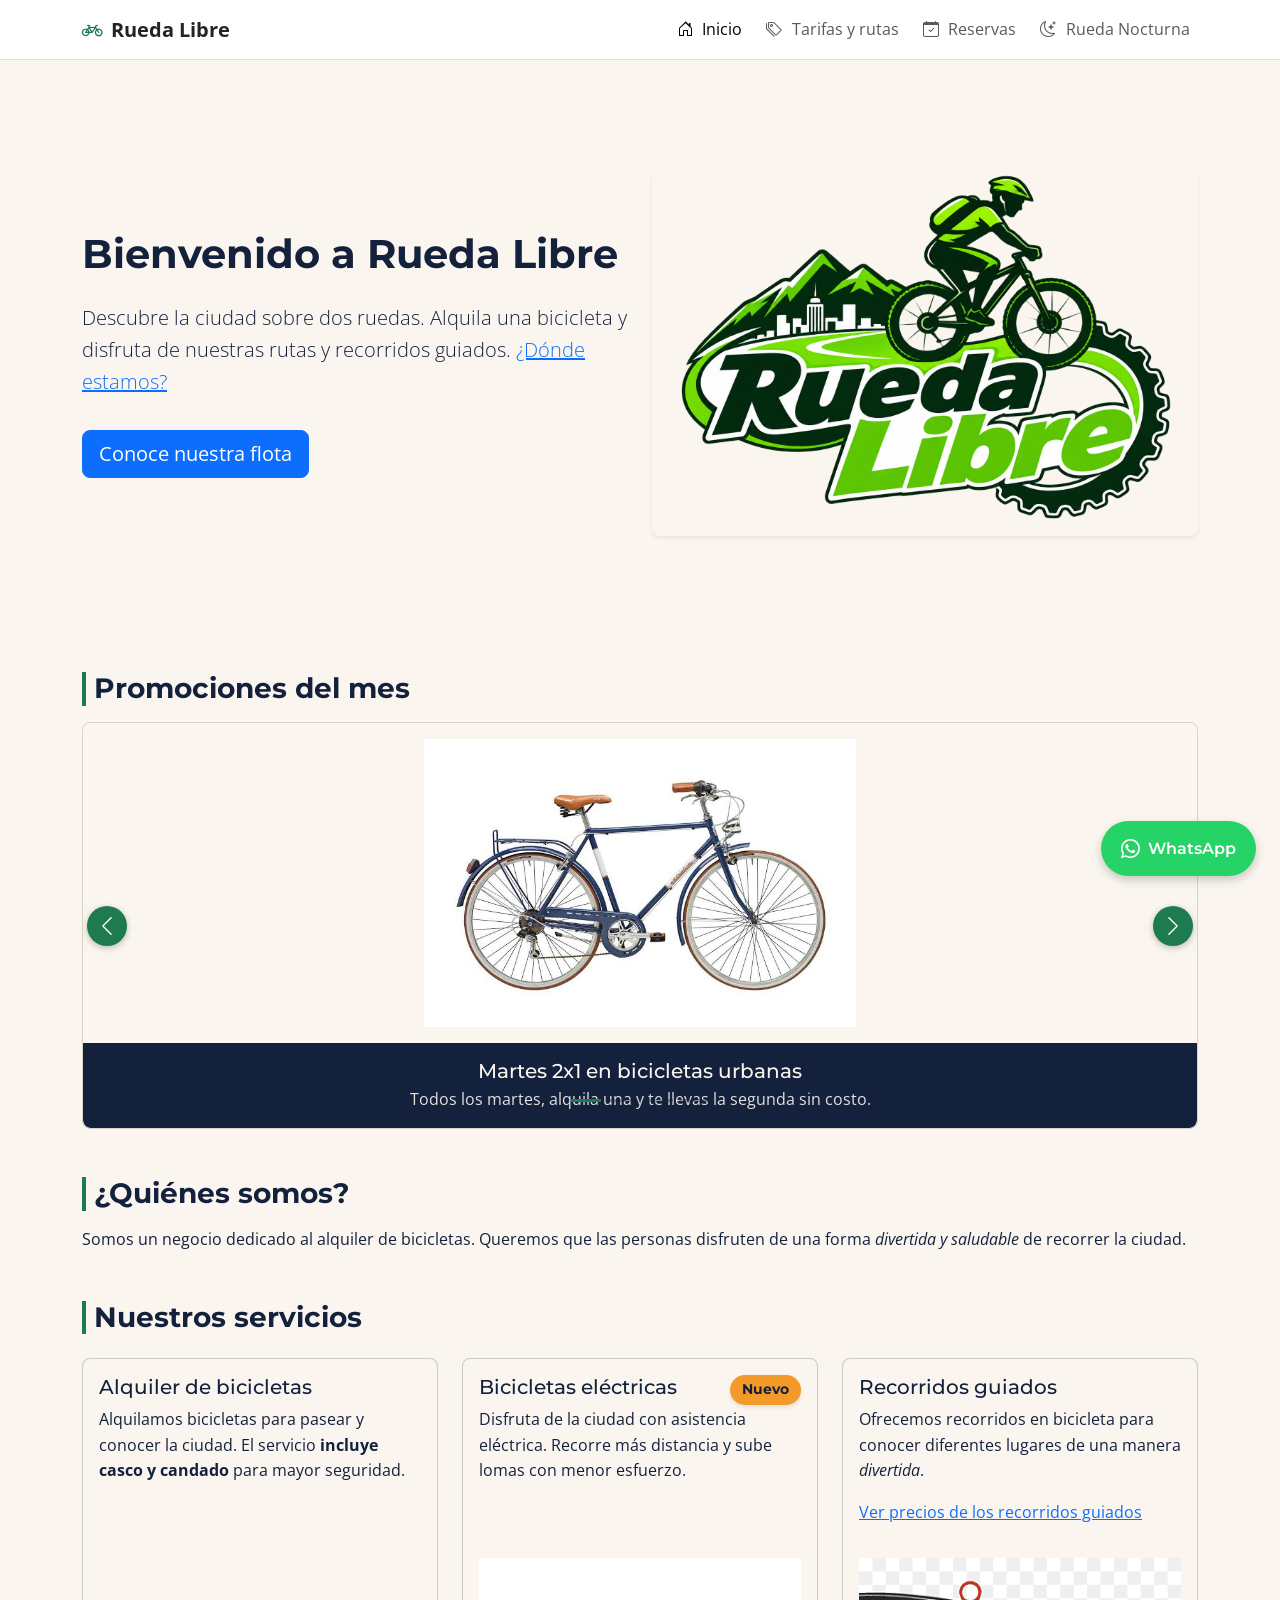
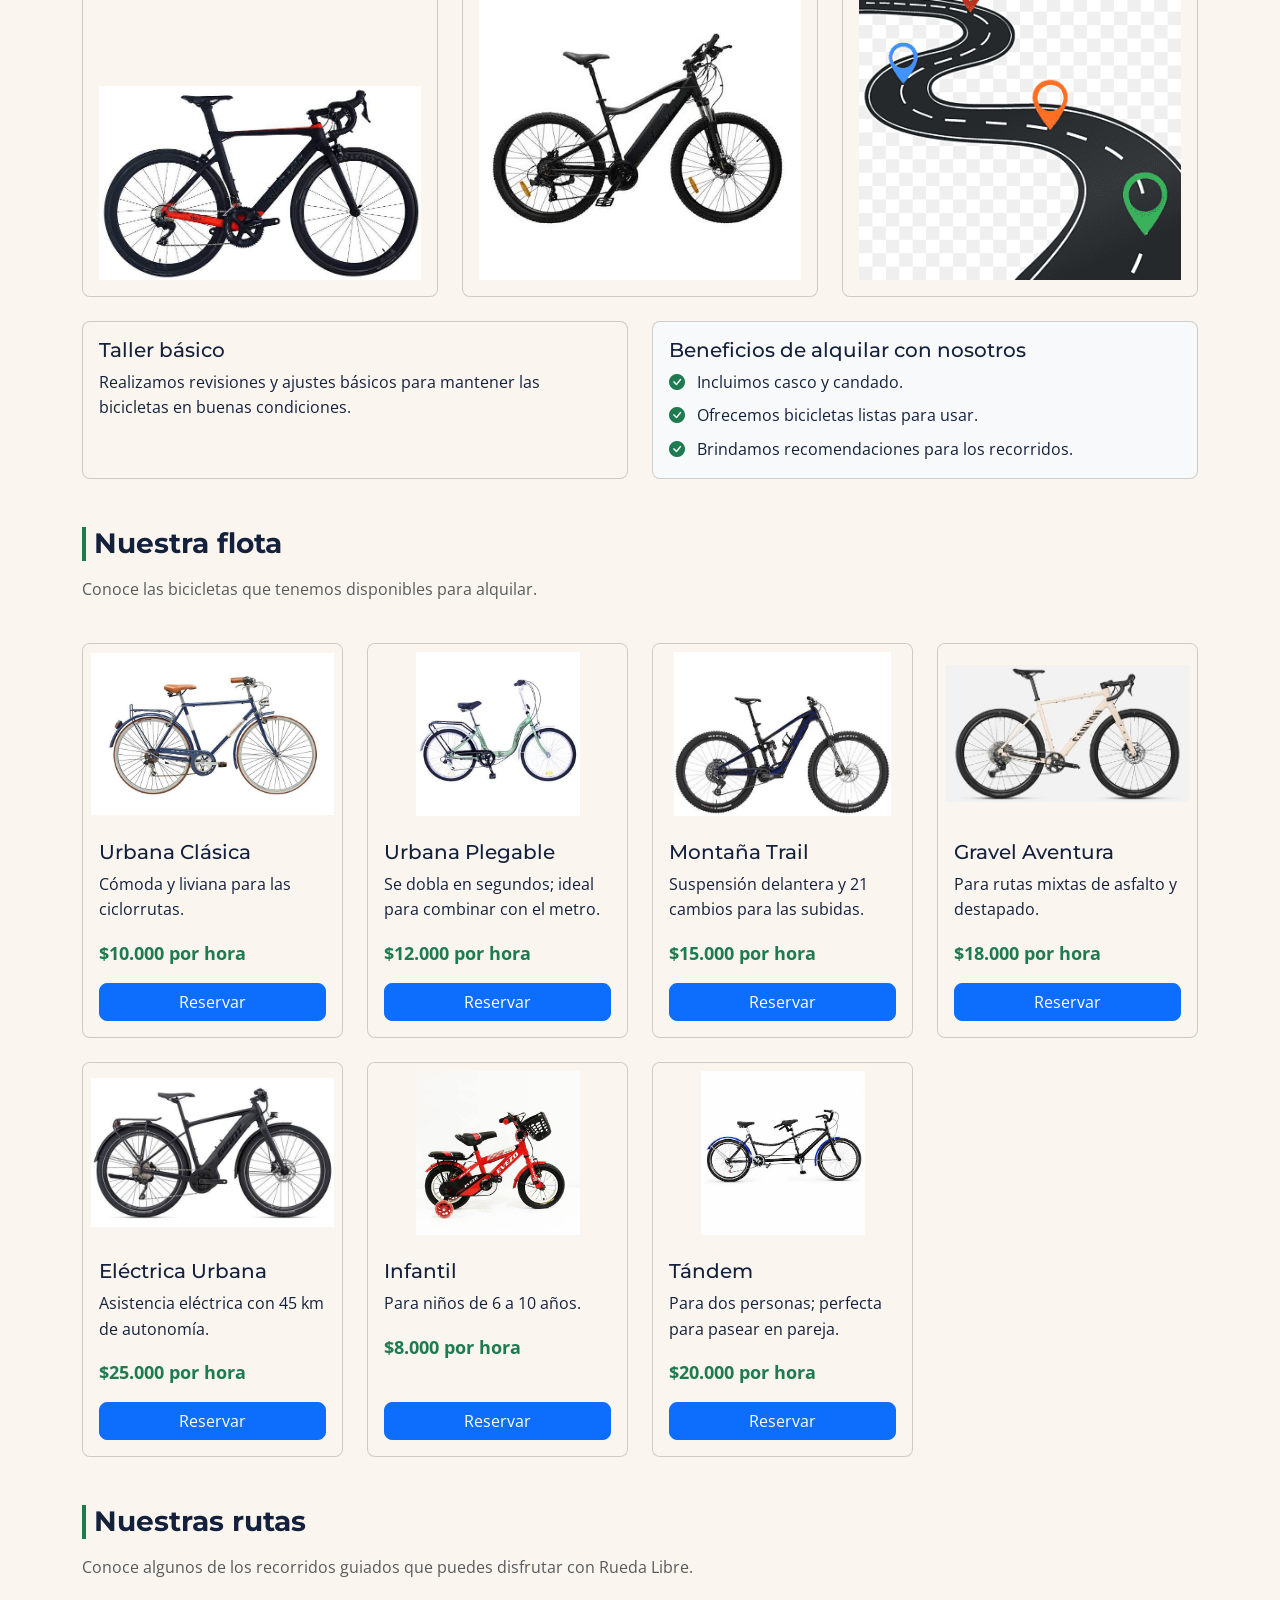
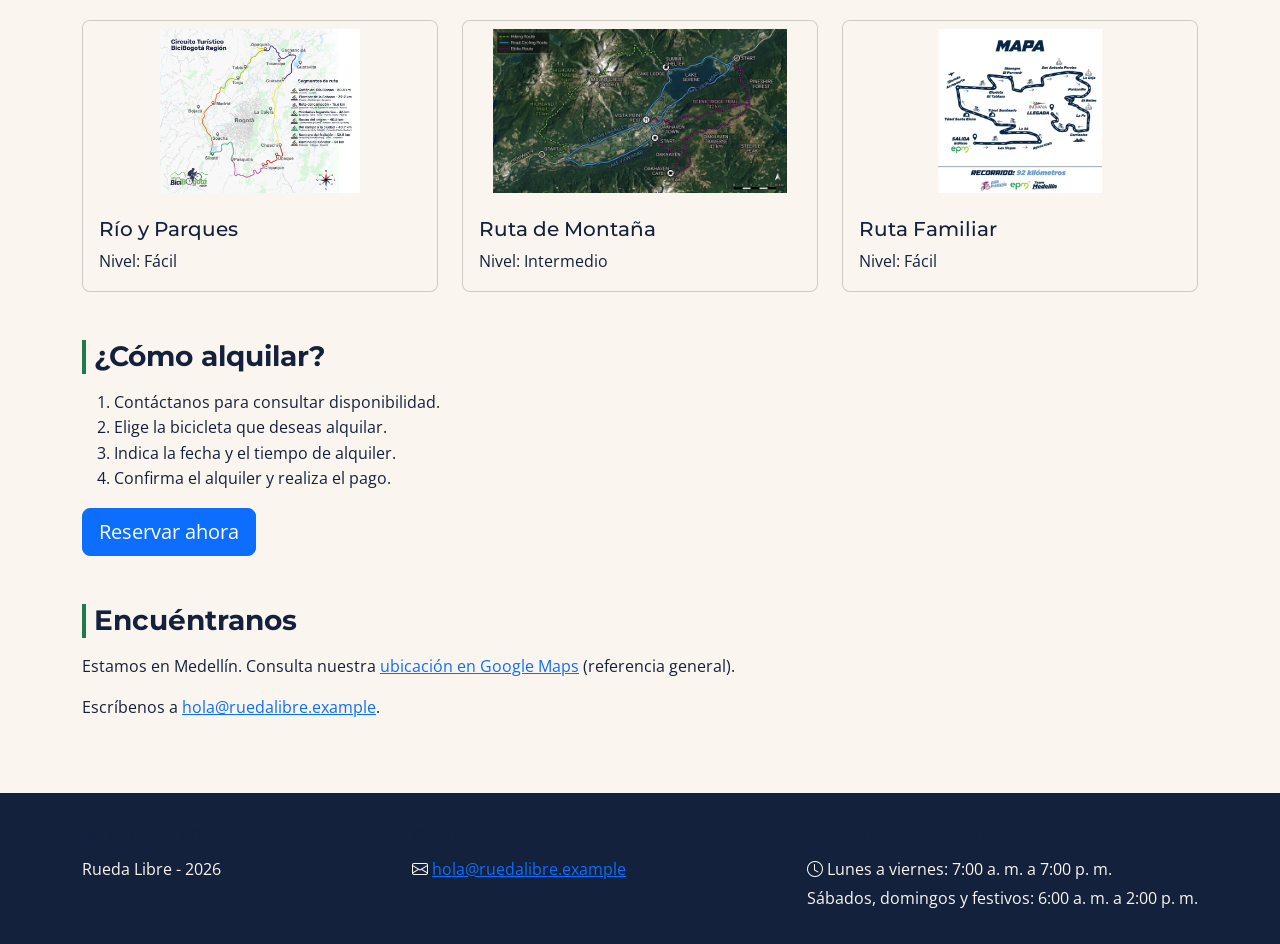
==== commit bc90aab3: "feat: Integración de la landing" ====
--- a/index.html
+++ b/index.html
@@ -51,6 +51,11 @@
                             <i class="bi bi-calendar-check" aria-hidden="true"></i> Reservas
                         </a>
                     </li>
+                    <li class="nav-item">
+                        <a class="nav-link" href="nocturna/index.html">
+                            <i class="bi bi-moon-stars" aria-hidden="true"></i> Rueda Nocturna
+                        </a>
+                    </li>
                 </ul>
             </div>
         </div>
@@ -77,9 +82,10 @@
             <h2 class="h3 rl-titulo-seccion">Promociones del mes</h2>
             <div id="carruselPromociones" class="carousel slide rl-carrusel" data-bs-ride="carousel">
                 <div class="carousel-indicators">
-                    <button type="button" data-bs-target="#carruselPromociones" data-bs-slide-to="0" class="active" aria-current="true" aria-label="Promoción 1 de 3"></button>
-                    <button type="button" data-bs-target="#carruselPromociones" data-bs-slide-to="1" aria-label="Promoción 2 de 3"></button>
-                    <button type="button" data-bs-target="#carruselPromociones" data-bs-slide-to="2" aria-label="Promoción 3 de 3"></button>
+                    <button type="button" data-bs-target="#carruselPromociones" data-bs-slide-to="0" class="active" aria-current="true" aria-label="Promoción 1 de 4"></button>
+                    <button type="button" data-bs-target="#carruselPromociones" data-bs-slide-to="1" aria-label="Promoción 2 de 4"></button>
+                    <button type="button" data-bs-target="#carruselPromociones" data-bs-slide-to="2" aria-label="Promoción 3 de 4"></button>
+                    <button type="button" data-bs-target="#carruselPromociones" data-bs-slide-to="3" aria-label="Promoción 4 de 4"></button>
                 </div>
                 <div class="carousel-inner rounded">
                     <div class="carousel-item active">
@@ -103,12 +109,24 @@
                             <p class="mb-0">Celebra tu cumpleaños pedaleando: recorrido guiado sin costo.</p>
                         </div>
                     </div>
-                </div>
-                <button class="carousel-control-prev" type="button" data-bs-target="#carruselPromociones" data-bs-slide="prev">
+                    <div class="carousel-item">
+                        <img src="img/ciudad_rio.jpg" class="d-block w-100 rl-carrusel-img" alt="Ciclistas en ruta nocturna por Medellín">
+                        <div class="rl-carrusel-texto">
+                            <h3 class="h5 mb-1">Nueva campaña: Rueda Nocturna</h3>
+                            <p class="mb-2">Descubre Medellín en bici cuando se encienden las luces.</p>
+                            <!-- Se envuelve el enlace en un div con position-relative y z-index alto -->
+                            <div class="position-relative" style="z-index: 10;">
+                                <a href="nocturna/index.html" class="btn btn-sm btn-light fw-bold mt-1">Ver campaña</a>
+                            </div>
+                        </div>
+                    </div>
+                </div>
+                <!-- Controles con z-index alto para que siempre reciban el clic -->
+                <button class="carousel-control-prev" type="button" data-bs-target="#carruselPromociones" data-bs-slide="prev" style="z-index: 20;">
                     <span class="carousel-control-prev-icon" aria-hidden="true"></span>
                     <span class="visually-hidden">Promoción anterior</span>
                 </button>
-                <button class="carousel-control-next" type="button" data-bs-target="#carruselPromociones" data-bs-slide="next">
+                <button class="carousel-control-next" type="button" data-bs-target="#carruselPromociones" data-bs-slide="next" style="z-index: 20;">
                     <span class="carousel-control-next-icon" aria-hidden="true"></span>
                     <span class="visually-hidden">Siguiente promoción</span>
                 </button>
